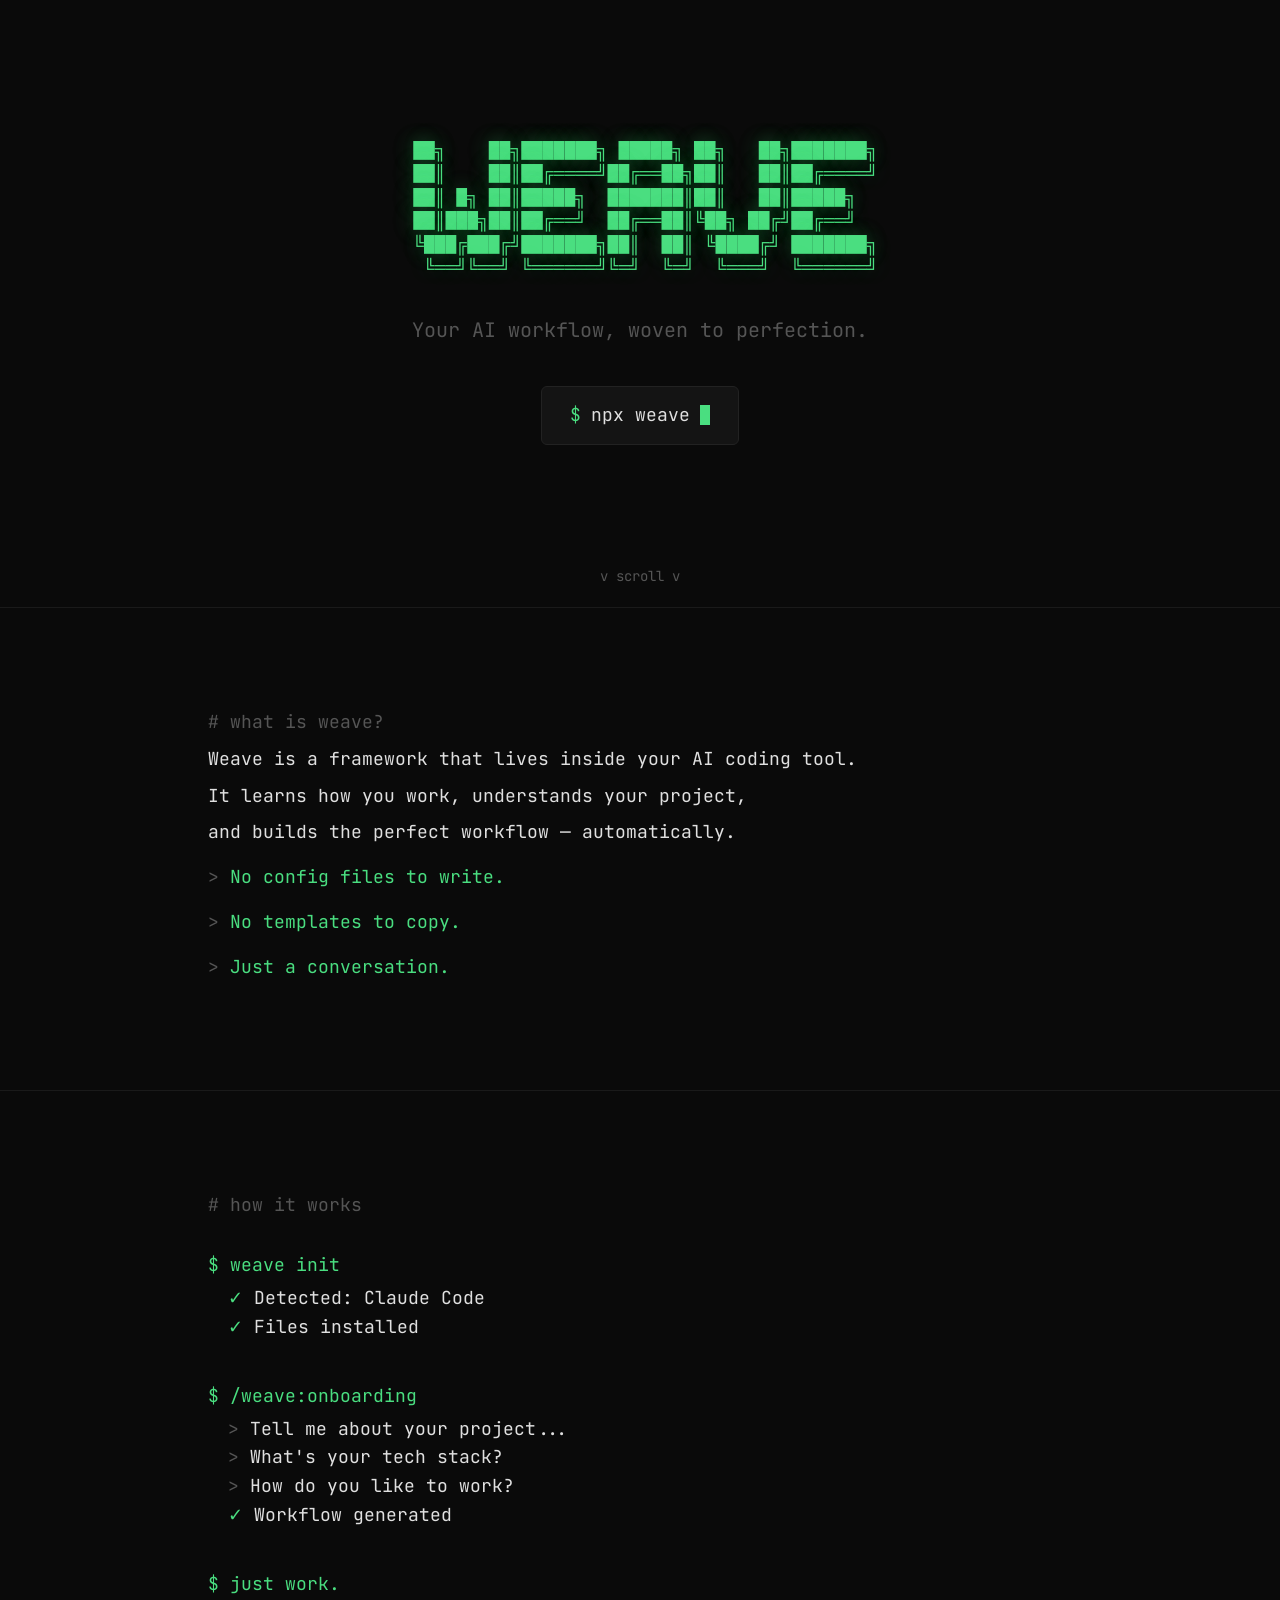
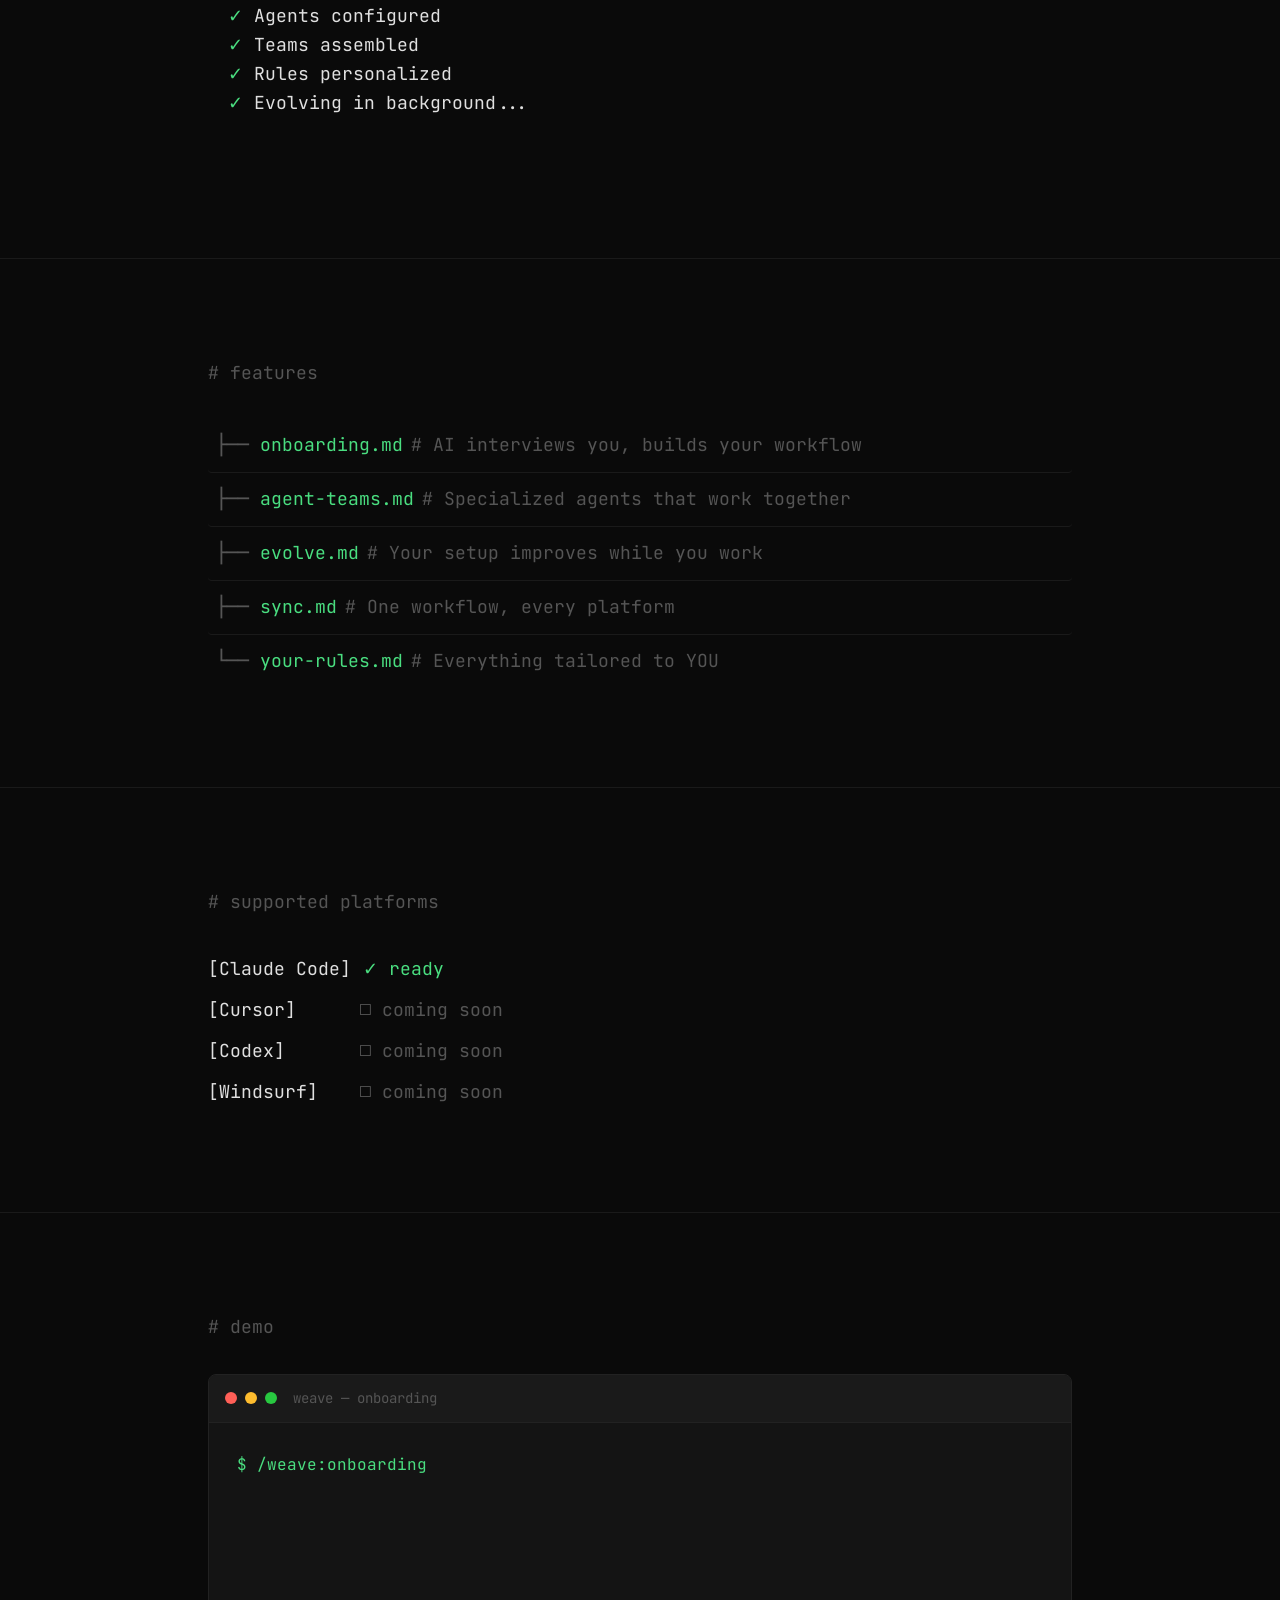
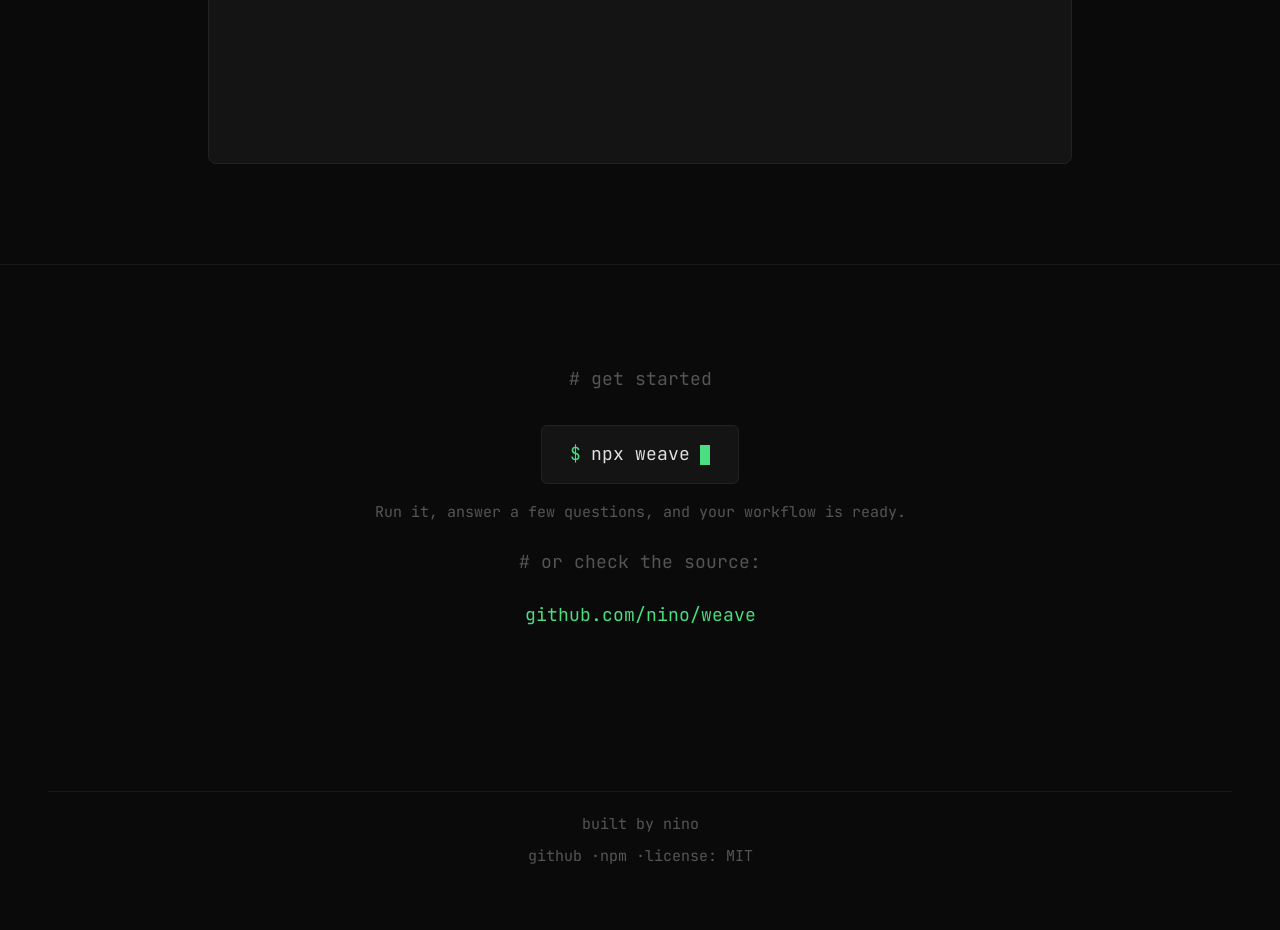
==== src/index.html @ 019dbe56 "feat: initial weave landing page Terminal-styled single page with ASCII banner, typewriter demo, exp" ====
<!DOCTYPE html>
<html lang="en">
<head>
  <meta charset="UTF-8">
  <meta name="viewport" content="width=device-width, initial-scale=1.0">
  <title>Weave — Your AI workflow, woven to perfection.</title>
  <meta name="description" content="Weave is a framework that lives inside your AI coding tool. It learns how you work, understands your project, and builds the perfect workflow — automatically.">

  <!-- OG Meta -->
  <meta property="og:title" content="Weave — AI Workflow Framework">
  <meta property="og:description" content="Your AI workflow, woven to perfection. No config files, no templates — just a conversation.">
  <meta property="og:type" content="website">
  <meta property="og:image" content="assets/og-image.png">
  <meta name="twitter:card" content="summary_large_image">
  <meta name="twitter:title" content="Weave — AI Workflow Framework">
  <meta name="twitter:description" content="Your AI workflow, woven to perfection.">

  <meta name="theme-color" content="#0a0a0a">
  <link rel="icon" href="../public/favicon.ico">
  <link rel="preconnect" href="https://fonts.googleapis.com">
  <link rel="preconnect" href="https://fonts.gstatic.com" crossorigin>
  <link rel="stylesheet" href="styles/reset.css">
  <link rel="stylesheet" href="styles/terminal.css">
</head>
<body>

  <!-- 1. Hero -->
  <section class="section hero">
    <pre class="ascii-banner"> ██╗    ██╗███████╗ █████╗ ██╗   ██╗███████╗
 ██║    ██║██╔════╝██╔══██╗██║   ██║██╔════╝
 ██║ █╗ ██║█████╗  ███████║██║   ██║█████╗
 ██║███╗██║██╔══╝  ██╔══██║╚██╗ ██╔╝██╔══╝
 ╚███╔███╔╝███████╗██║  ██║ ╚████╔╝ ███████╗
  ╚══╝╚══╝ ╚══════╝╚═╝  ╚═╝  ╚═══╝  ╚══════╝</pre>
    <p class="tagline">Your AI workflow, woven to perfection.</p>
    <div class="install-cmd">
      <button class="cmd" data-copy="npx weave">
        <span class="prompt">$</span>
        <span>npx weave</span>
        <span class="cursor"></span>
        <span class="copied-tooltip">copied!</span>
      </button>
    </div>
  </section>

  <div class="scroll-indicator">v scroll v</div>

  <div class="divider">---</div>

  <!-- 2. What is Weave? -->
  <section class="section what-is fade-in">
    <p class="section-title">what is weave?</p>
    <p>Weave is a framework that lives inside your AI coding tool.</p>
    <p>It learns how you work, understands your project,</p>
    <p>and builds the perfect workflow — automatically.</p>
    <p class="quote">No config files to write.</p>
    <p class="quote">No templates to copy.</p>
    <p class="quote">Just a conversation.</p>
  </section>

  <div class="divider">---</div>

  <!-- 3. How it works -->
  <section class="section how-it-works fade-in">
    <p class="section-title">how it works</p>

    <div class="step">
      <p class="step-cmd">weave init</p>
      <div class="step-output">
        <p class="check">Detected: Claude Code</p>
        <p class="check">Files installed</p>
      </div>
    </div>

    <div class="step">
      <p class="step-cmd">/weave:onboarding</p>
      <div class="step-output">
        <p class="arrow">Tell me about your project...</p>
        <p class="arrow">What's your tech stack?</p>
        <p class="arrow">How do you like to work?</p>
        <p class="check">Workflow generated</p>
      </div>
    </div>

    <div class="step">
      <p class="step-cmd">just work.</p>
      <div class="step-output">
        <p class="check">Agents configured</p>
        <p class="check">Teams assembled</p>
        <p class="check">Rules personalized</p>
        <p class="check">Evolving in background...</p>
      </div>
    </div>
  </section>

  <div class="divider">---</div>

  <!-- 4. Features -->
  <section class="section features fade-in">
    <p class="section-title">features</p>

    <div class="tree-item" onclick="this.classList.toggle('open')">
      <span class="tree-prefix">├── </span><span class="tree-file">onboarding.md</span><span class="tree-comment"># AI interviews you, builds your workflow</span>
      <div class="tree-desc">Weave asks you about your project, your stack, and how you like to work. Then it generates a complete workflow tailored to you — agents, rules, and team configs.</div>
    </div>

    <div class="tree-item" onclick="this.classList.toggle('open')">
      <span class="tree-prefix">├── </span><span class="tree-file">agent-teams.md</span><span class="tree-comment"># Specialized agents that work together</span>
      <div class="tree-desc">Groups of agents with specific roles — frontend, backend, testing, docs. They coordinate, review each other's work, and follow your conventions.</div>
    </div>

    <div class="tree-item" onclick="this.classList.toggle('open')">
      <span class="tree-prefix">├── </span><span class="tree-file">evolve.md</span><span class="tree-comment"># Your setup improves while you work</span>
      <div class="tree-desc">Weave watches how you work and quietly refines your workflow. Better prompts, smarter rules, tighter agents — all happening in the background.</div>
    </div>

    <div class="tree-item" onclick="this.classList.toggle('open')">
      <span class="tree-prefix">├── </span><span class="tree-file">sync.md</span><span class="tree-comment"># One workflow, every platform</span>
      <div class="tree-desc">Your workflow works across platforms. Set it up once in Claude Code, use it everywhere — Cursor, Codex, Windsurf. Same rules, same agents.</div>
    </div>

    <div class="tree-item" onclick="this.classList.toggle('open')">
      <span class="tree-prefix">└── </span><span class="tree-file">your-rules.md</span><span class="tree-comment"># Everything tailored to YOU</span>
      <div class="tree-desc">No generic boilerplate. Every rule, every agent instruction is based on your actual project and your actual preferences. It's yours.</div>
    </div>
  </section>

  <div class="divider">---</div>

  <!-- 5. Platforms -->
  <section class="section platforms fade-in">
    <p class="section-title">supported platforms</p>

    <div class="platform">
      <span class="platform-name">[Claude Code]</span>
      <span class="platform-status ready">&#10003; ready</span>
    </div>
    <div class="platform">
      <span class="platform-name">[Cursor]</span>
      <span class="platform-status soon">&#9633; coming soon</span>
    </div>
    <div class="platform">
      <span class="platform-name">[Codex]</span>
      <span class="platform-status soon">&#9633; coming soon</span>
    </div>
    <div class="platform">
      <span class="platform-name">[Windsurf]</span>
      <span class="platform-status soon">&#9633; coming soon</span>
    </div>
  </section>

  <div class="divider">---</div>

  <!-- 6. Demo -->
  <section id="demo" class="section fade-in">
    <p class="section-title">demo</p>
    <div class="demo-window">
      <div class="demo-titlebar">
        <span class="demo-dot red"></span>
        <span class="demo-dot yellow"></span>
        <span class="demo-dot green"></span>
        <span class="demo-title">weave — onboarding</span>
      </div>
      <div class="demo-body" id="demo-terminal"></div>
    </div>
  </section>

  <div class="divider">---</div>

  <!-- 7. Get Started -->
  <section class="section get-started fade-in">
    <p class="section-title">get started</p>
    <button class="cmd" data-copy="npx weave">
      <span class="prompt">$</span>
      <span>npx weave</span>
      <span class="cursor"></span>
      <span class="copied-tooltip">copied!</span>
    </button>
    <p style="margin-top: 16px; color: var(--dimmed); font-size: 15px;">Run it, answer a few questions, and your workflow is ready.</p>
    <p class="comment" style="margin-top: 24px;">or check the source:</p>
    <a href="https://github.com/nino/weave" class="github-link" target="_blank" rel="noopener">github.com/nino/weave</a>
  </section>

  <!-- 8. Footer -->
  <footer class="footer">
    <div class="divider">---</div>
    <p style="margin-top: 20px;">built by nino</p>
    <div class="footer-links">
      <a href="https://github.com/nino/weave" target="_blank" rel="noopener">github</a>
      <a href="https://www.npmjs.com/package/weave" target="_blank" rel="noopener">npm</a>
      <a href="#">license: MIT</a>
    </div>
  </footer>

  <script src="scripts/clipboard.js"></script>
  <script src="scripts/typewriter.js"></script>
  <script src="scripts/demo.js"></script>
</body>
</html>
---- src/styles/terminal.css ----
@import url('https://fonts.googleapis.com/css2?family=JetBrains+Mono:wght@400;700&display=swap');

:root {
  --bg: #0a0a0a;
  --text: #e0e0e0;
  --accent: #4ade80;
  --dimmed: #555555;
  --font: 'JetBrains Mono', 'Fira Code', monospace;
}

body {
  background: var(--bg);
  color: var(--text);
  font-family: var(--font);
  font-size: 18px;
  overflow-x: hidden;
}

/* --- Layout --- */

.section {
  max-width: 960px;
  margin: 0 auto;
  padding: 100px 48px;
}

.divider {
  max-width: 100%;
  margin: 0;
  padding: 0;
  border: none;
  border-top: 1px solid #1a1a1a;
  height: 0;
  overflow: hidden;
  color: transparent;
  user-select: none;
}

/* --- Fade-in animation --- */

.fade-in {
  opacity: 0;
  transform: translateY(16px);
  transition: opacity 0.6s ease, transform 0.6s ease;
}

.fade-in.visible {
  opacity: 1;
  transform: translateY(0);
}

/* --- Cursor blink --- */

.cursor {
  display: inline-block;
  width: 0.6em;
  height: 1.1em;
  background: var(--accent);
  vertical-align: text-bottom;
  animation: blink 1s step-end infinite;
}

@keyframes blink {
  0%, 100% { opacity: 1; }
  50% { opacity: 0; }
}

/* --- Hero --- */

.hero {
  padding-top: 140px;
  padding-bottom: 120px;
  text-align: center;
}

.hero .ascii-banner {
  font-size: clamp(8px, 2.8vw, 18px);
  line-height: 1.3;
  color: var(--accent);
  white-space: pre;
  display: inline-block;
  text-align: left;
  text-shadow: 0 0 20px rgba(74, 222, 128, 0.3), 0 0 40px rgba(74, 222, 128, 0.1);
}

.hero .tagline {
  margin-top: 32px;
  font-size: 20px;
  color: var(--dimmed);
}

.hero .install-cmd {
  margin-top: 40px;
  display: inline-block;
}

/* --- Command blocks (copyable) --- */

.cmd {
  display: inline-flex;
  align-items: center;
  gap: 10px;
  background: #141414;
  border: 1px solid #222;
  border-radius: 6px;
  padding: 14px 28px;
  font-family: var(--font);
  font-size: 18px;
  cursor: pointer;
  transition: border-color 0.2s, background 0.2s;
  position: relative;
}

.cmd:hover {
  border-color: var(--accent);
  background: #1a1a1a;
}

.cmd .prompt {
  color: var(--accent);
  user-select: none;
}

.cmd .copied-tooltip {
  position: absolute;
  top: -38px;
  left: 50%;
  transform: translateX(-50%) translateY(4px);
  background: var(--accent);
  color: var(--bg);
  font-size: 13px;
  font-weight: 700;
  padding: 6px 14px;
  border-radius: 4px;
  opacity: 0;
  pointer-events: none;
  transition: opacity 0.3s, transform 0.3s;
}

.cmd .copied-tooltip.show {
  opacity: 1;
  transform: translateX(-50%) translateY(0);
}

/* --- Comment style --- */

.comment {
  color: var(--dimmed);
}

.comment::before {
  content: '# ';
  color: var(--dimmed);
}

/* --- Section: What is Weave --- */

.what-is p {
  margin-bottom: 8px;
}

.what-is .quote {
  color: var(--accent);
  margin-top: 16px;
}

.what-is .quote::before {
  content: '> ';
  color: var(--dimmed);
}

/* --- Section: How it works --- */

.how-it-works .step {
  margin-bottom: 40px;
}

.how-it-works .step-cmd {
  color: var(--accent);
  margin-bottom: 4px;
}

.how-it-works .step-cmd::before {
  content: '$ ';
}

.how-it-works .step-output {
  padding-left: 20px;
}

.how-it-works .check::before {
  content: '\2713  ';
  color: var(--accent);
}

.how-it-works .arrow::before {
  content: '> ';
  color: var(--dimmed);
}

/* --- Section: Features (file tree) --- */

.features .tree-item {
  padding: 12px 8px;
  cursor: pointer;
  user-select: none;
  border-bottom: 1px solid #1a1a1a;
  border-radius: 4px;
  transition: background 0.2s;
}

.features .tree-item:hover {
  background: #141414;
}

.features .tree-item:last-child {
  border-bottom: none;
}

.features .tree-prefix {
  color: var(--dimmed);
  user-select: none;
}

.features .tree-file {
  color: var(--accent);
}

.features .tree-comment {
  color: var(--dimmed);
  margin-left: 8px;
}

.features .tree-desc {
  max-height: 0;
  overflow: hidden;
  transition: max-height 0.3s ease, padding 0.3s ease;
  padding-left: 28px;
  color: var(--dimmed);
  font-size: 15px;
  line-height: 1.7;
}

.features .tree-item.open .tree-desc {
  max-height: 120px;
  padding-top: 8px;
  padding-bottom: 4px;
}

/* --- Section: Platforms --- */

.platforms .platform {
  padding: 6px 0;
  display: flex;
  gap: 12px;
}

.platforms .platform-name {
  min-width: 140px;
}

.platforms .platform-status.ready {
  color: var(--accent);
}

.platforms .platform-status.soon {
  color: var(--dimmed);
}

/* --- Section: Demo --- */

.demo-window {
  background: #141414;
  border: 1px solid #222;
  border-radius: 8px;
  overflow: hidden;
}

.demo-titlebar {
  display: flex;
  align-items: center;
  gap: 8px;
  padding: 12px 16px;
  background: #1a1a1a;
  border-bottom: 1px solid #222;
}

.demo-dot {
  width: 12px;
  height: 12px;
  border-radius: 50%;
}

.demo-dot.red { background: #ff5f57; }
.demo-dot.yellow { background: #febc2e; }
.demo-dot.green { background: #28c840; }

.demo-title {
  margin-left: 8px;
  font-size: 14px;
  color: var(--dimmed);
}

.demo-body {
  padding: 28px;
  min-height: 340px;
  font-size: 16px;
  line-height: 1.8;
  white-space: pre-wrap;
}

.demo-body .demo-prompt {
  color: var(--accent);
}

.demo-body .demo-input {
  color: var(--text);
}

.demo-body .demo-output {
  color: var(--dimmed);
}

.demo-body .demo-check {
  color: var(--accent);
}

/* --- Section: Get Started --- */

.get-started {
  text-align: center;
}

.get-started .comment {
  margin-top: 20px;
}

.get-started .github-link {
  display: inline-block;
  margin-top: 24px;
  color: var(--accent);
  border-bottom: 1px solid transparent;
  transition: border-color 0.2s;
}

.get-started .github-link:hover {
  border-bottom-color: var(--accent);
}

/* --- Footer --- */

.footer {
  text-align: center;
  padding: 60px 48px;
  color: var(--dimmed);
  font-size: 15px;
}

.footer a {
  color: var(--dimmed);
  transition: color 0.2s;
}

.footer a:hover {
  color: var(--accent);
}

.footer .footer-links {
  margin-top: 8px;
}

.footer .footer-links a + a::before {
  content: ' \00B7 ';
  color: var(--dimmed);
}

/* --- Section titles --- */

.section-title {
  color: var(--dimmed);
  margin-bottom: 32px;
  font-size: 18px;
  font-weight: 400;
}

.section-title::before {
  content: '# ';
}

/* --- Scroll indicator --- */

.scroll-indicator {
  text-align: center;
  padding-bottom: 20px;
  animation: scrollBounce 2s ease-in-out infinite;
  color: var(--dimmed);
  font-size: 14px;
  user-select: none;
}

@keyframes scrollBounce {
  0%, 100% { transform: translateY(0); opacity: 0.4; }
  50% { transform: translateY(8px); opacity: 0.8; }
}

/* --- Responsive --- */

@media (max-width: 600px) {
  .section {
    padding: 48px 16px;
  }

  .hero {
    padding-top: 64px;
  }

  .hero .ascii-banner {
    font-size: clamp(5px, 4vw, 10px);
  }

  .cmd {
    font-size: 13px;
    padding: 10px 14px;
  }

  .demo-body {
    font-size: 12px;
    padding: 14px;
    min-height: 220px;
  }

  .platforms .platform {
    flex-direction: column;
    gap: 2px;
  }

  .platforms .platform-name {
    min-width: unset;
  }
}
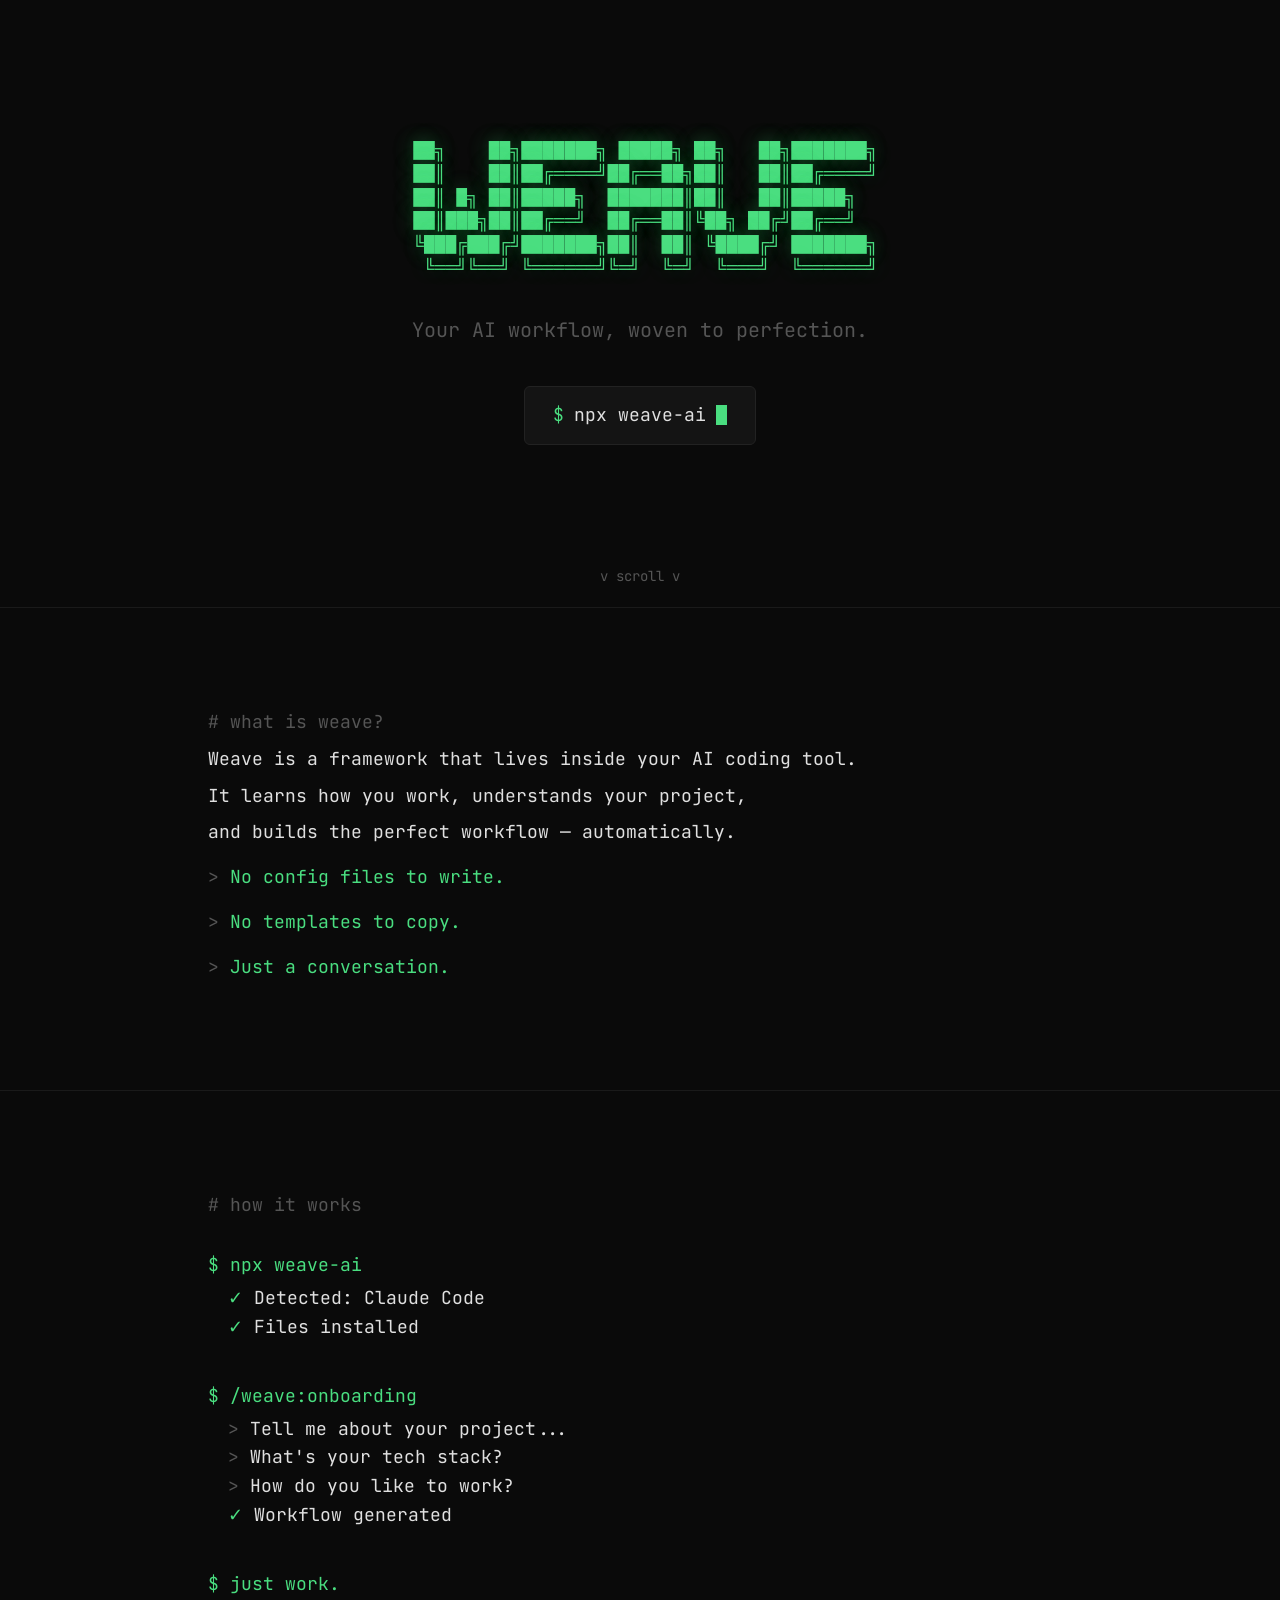
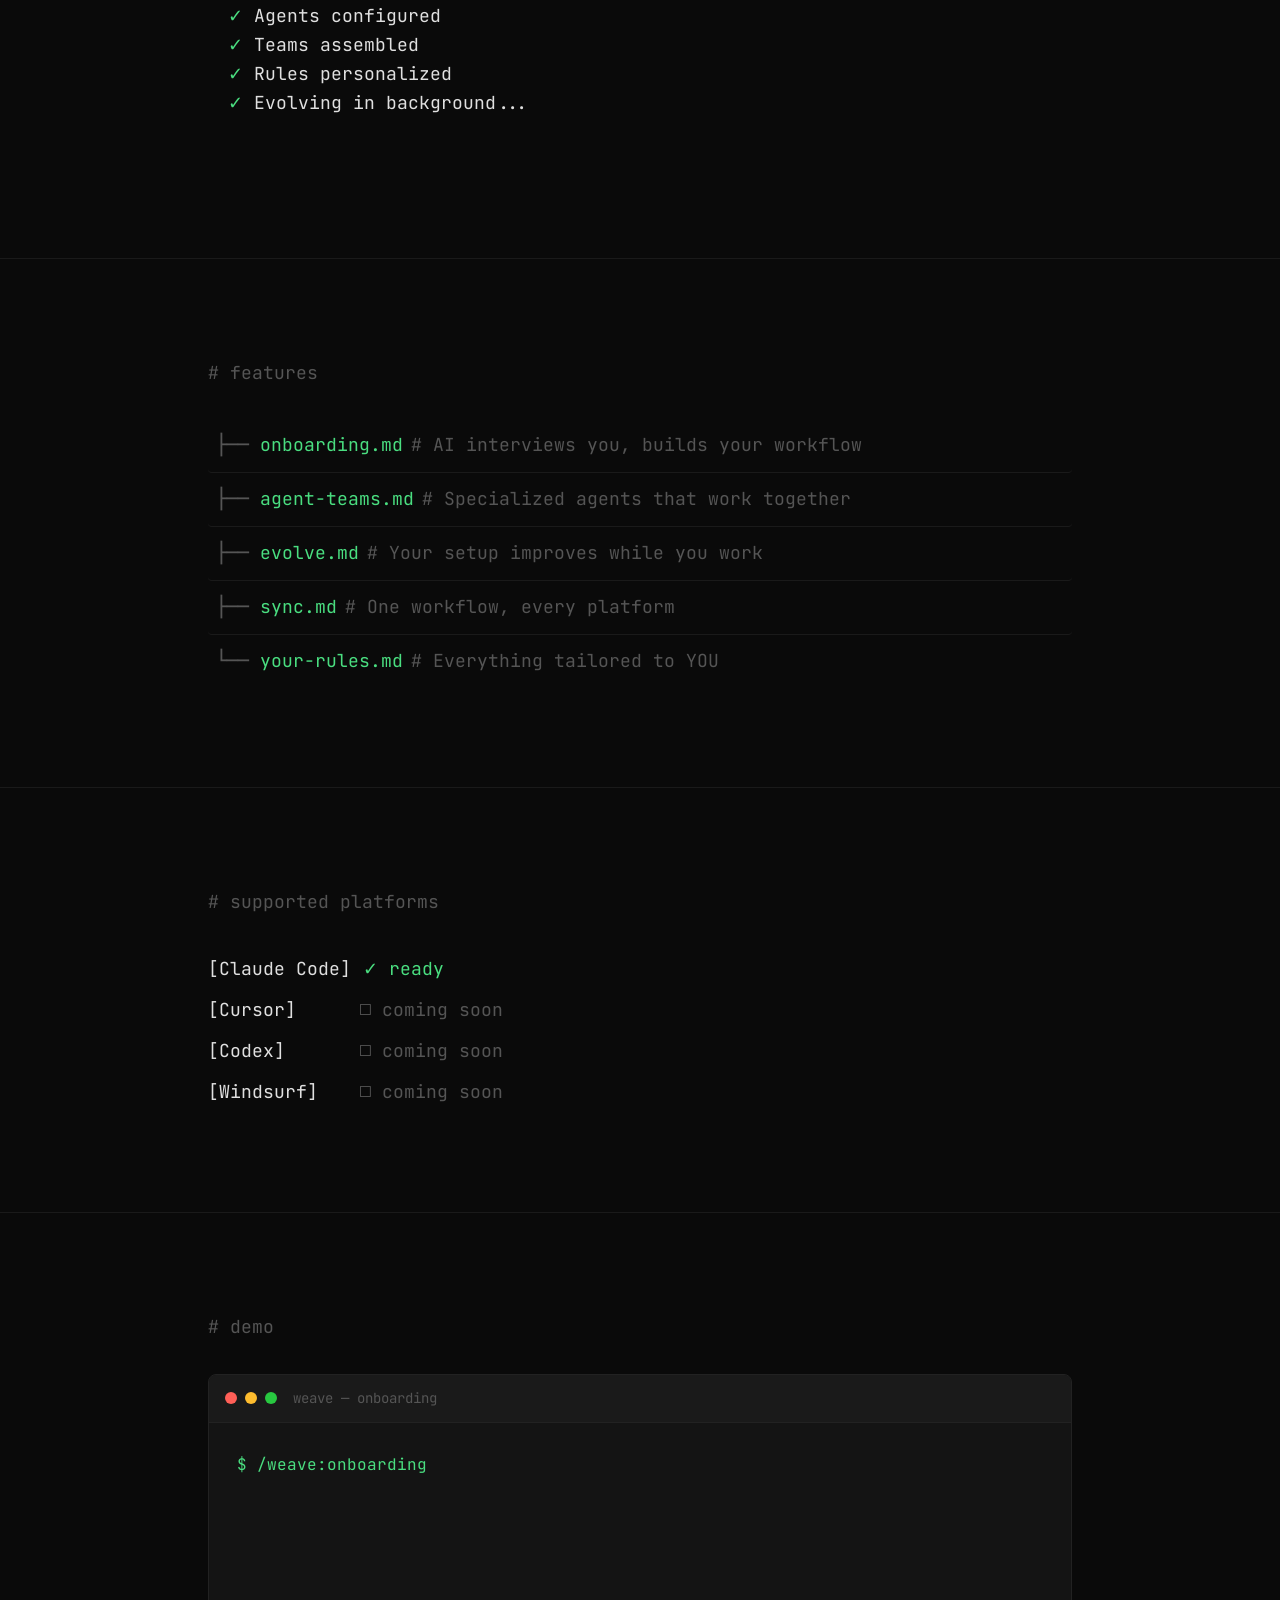
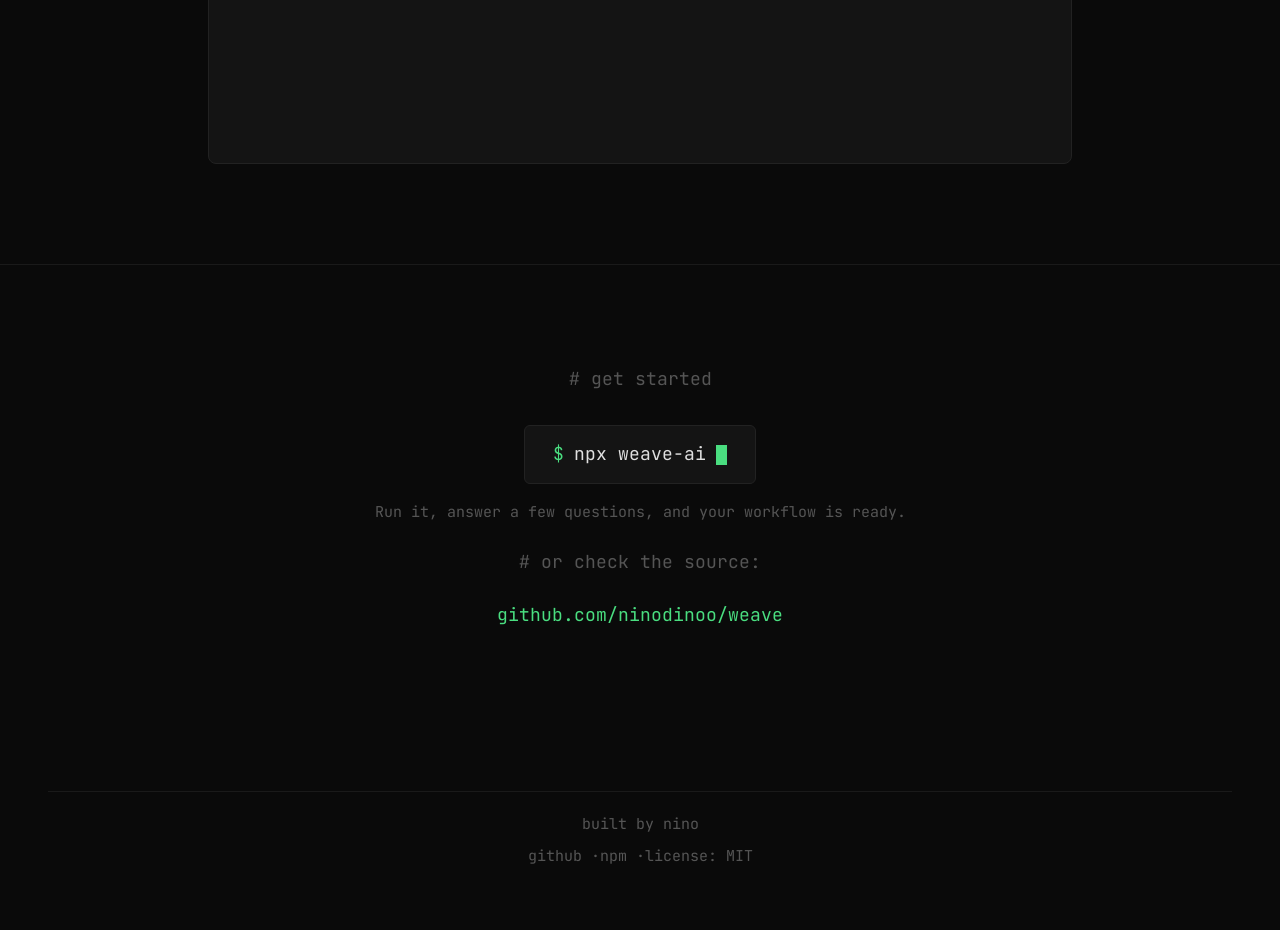
==== commit 7fd744a7: "fix: correct npm package name, GitHub links, and demo text - npx weave → npx weave-ai (actual npm pa" ====
--- a/src/index.html
+++ b/src/index.html
@@ -34,9 +34,9 @@
   ╚══╝╚══╝ ╚══════╝╚═╝  ╚═╝  ╚═══╝  ╚══════╝</pre>
     <p class="tagline">Your AI workflow, woven to perfection.</p>
     <div class="install-cmd">
-      <button class="cmd" data-copy="npx weave">
+      <button class="cmd" data-copy="npx weave-ai">
         <span class="prompt">$</span>
-        <span>npx weave</span>
+        <span>npx weave-ai</span>
         <span class="cursor"></span>
         <span class="copied-tooltip">copied!</span>
       </button>
@@ -65,7 +65,7 @@
     <p class="section-title">how it works</p>
 
     <div class="step">
-      <p class="step-cmd">weave init</p>
+      <p class="step-cmd">npx weave-ai</p>
       <div class="step-output">
         <p class="check">Detected: Claude Code</p>
         <p class="check">Files installed</p>
@@ -170,15 +170,15 @@
   <!-- 7. Get Started -->
   <section class="section get-started fade-in">
     <p class="section-title">get started</p>
-    <button class="cmd" data-copy="npx weave">
+    <button class="cmd" data-copy="npx weave-ai">
       <span class="prompt">$</span>
-      <span>npx weave</span>
+      <span>npx weave-ai</span>
       <span class="cursor"></span>
       <span class="copied-tooltip">copied!</span>
     </button>
     <p style="margin-top: 16px; color: var(--dimmed); font-size: 15px;">Run it, answer a few questions, and your workflow is ready.</p>
     <p class="comment" style="margin-top: 24px;">or check the source:</p>
-    <a href="https://github.com/nino/weave" class="github-link" target="_blank" rel="noopener">github.com/nino/weave</a>
+    <a href="https://github.com/ninodinoo/weave" class="github-link" target="_blank" rel="noopener">github.com/ninodinoo/weave</a>
   </section>
 
   <!-- 8. Footer -->
@@ -186,8 +186,8 @@
     <div class="divider">---</div>
     <p style="margin-top: 20px;">built by nino</p>
     <div class="footer-links">
-      <a href="https://github.com/nino/weave" target="_blank" rel="noopener">github</a>
-      <a href="https://www.npmjs.com/package/weave" target="_blank" rel="noopener">npm</a>
+      <a href="https://github.com/ninodinoo/weave" target="_blank" rel="noopener">github</a>
+      <a href="https://www.npmjs.com/package/weave-ai" target="_blank" rel="noopener">npm</a>
       <a href="#">license: MIT</a>
     </div>
   </footer>
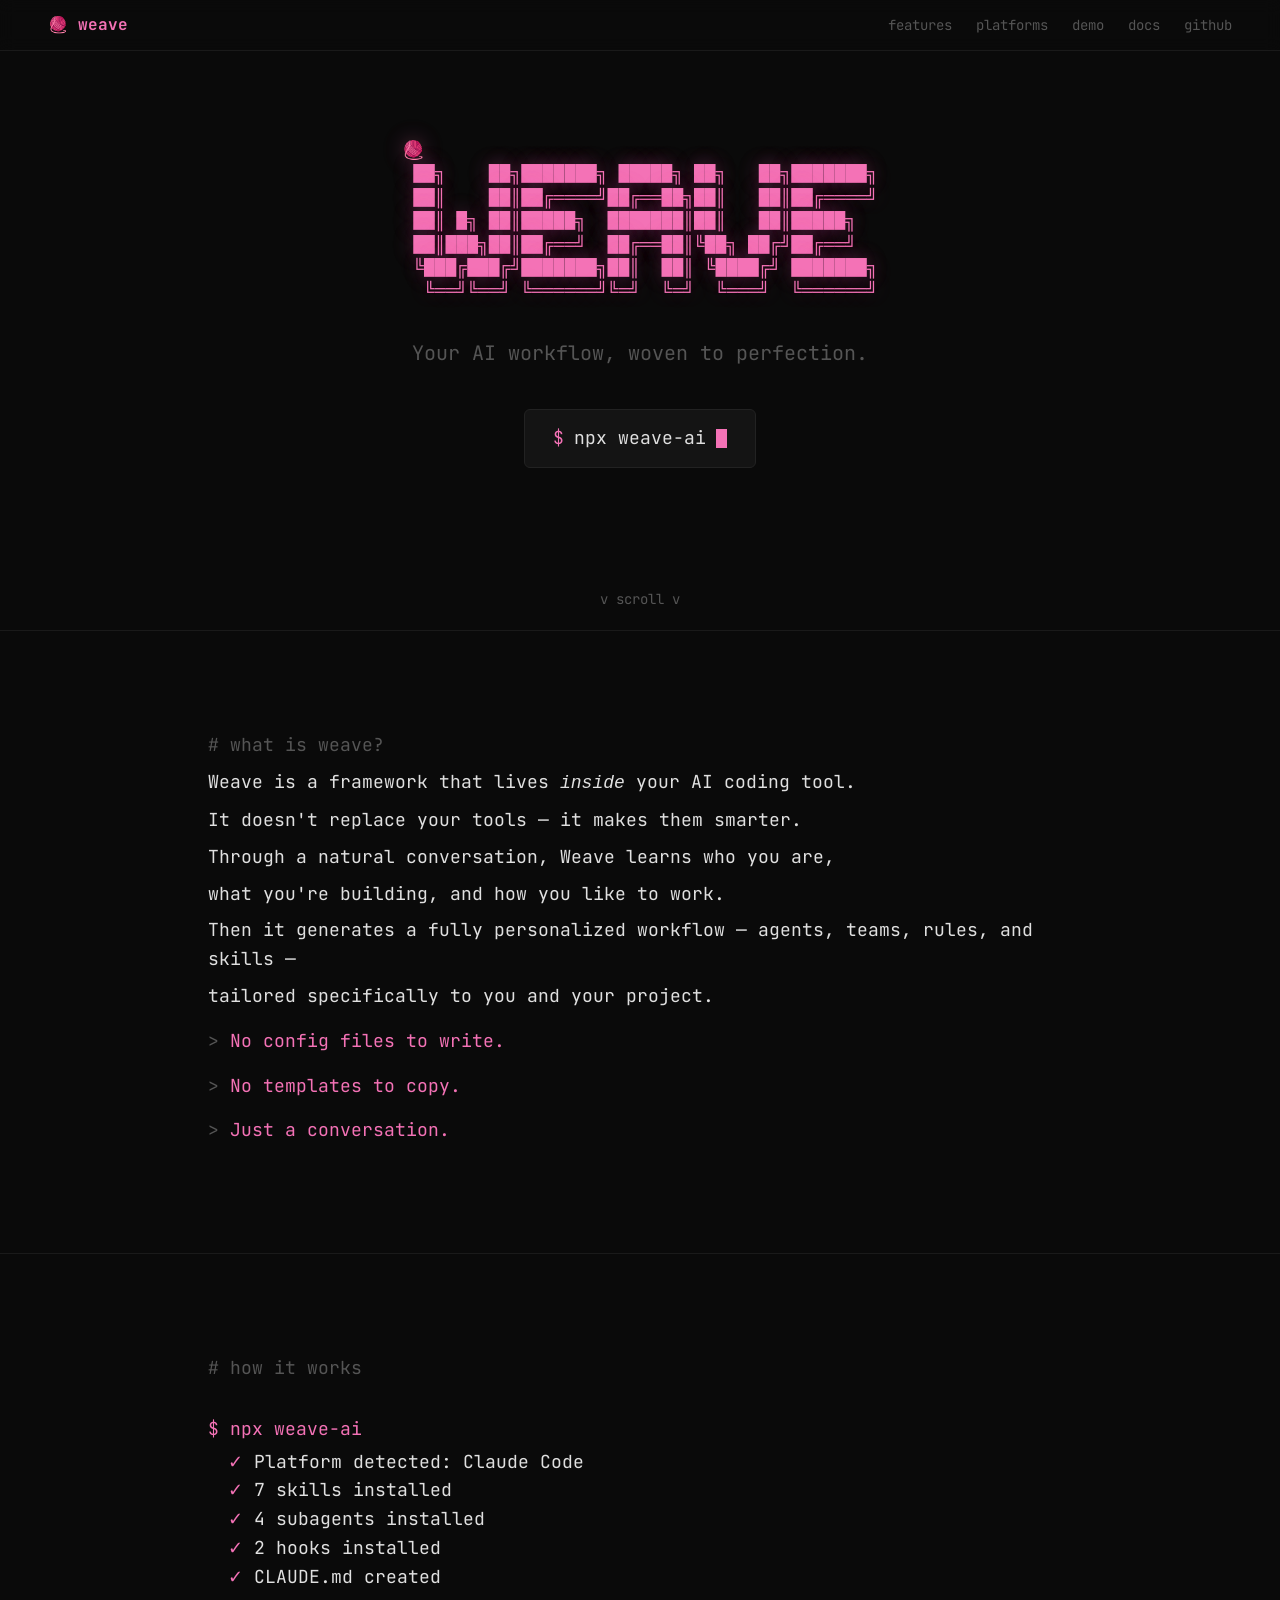
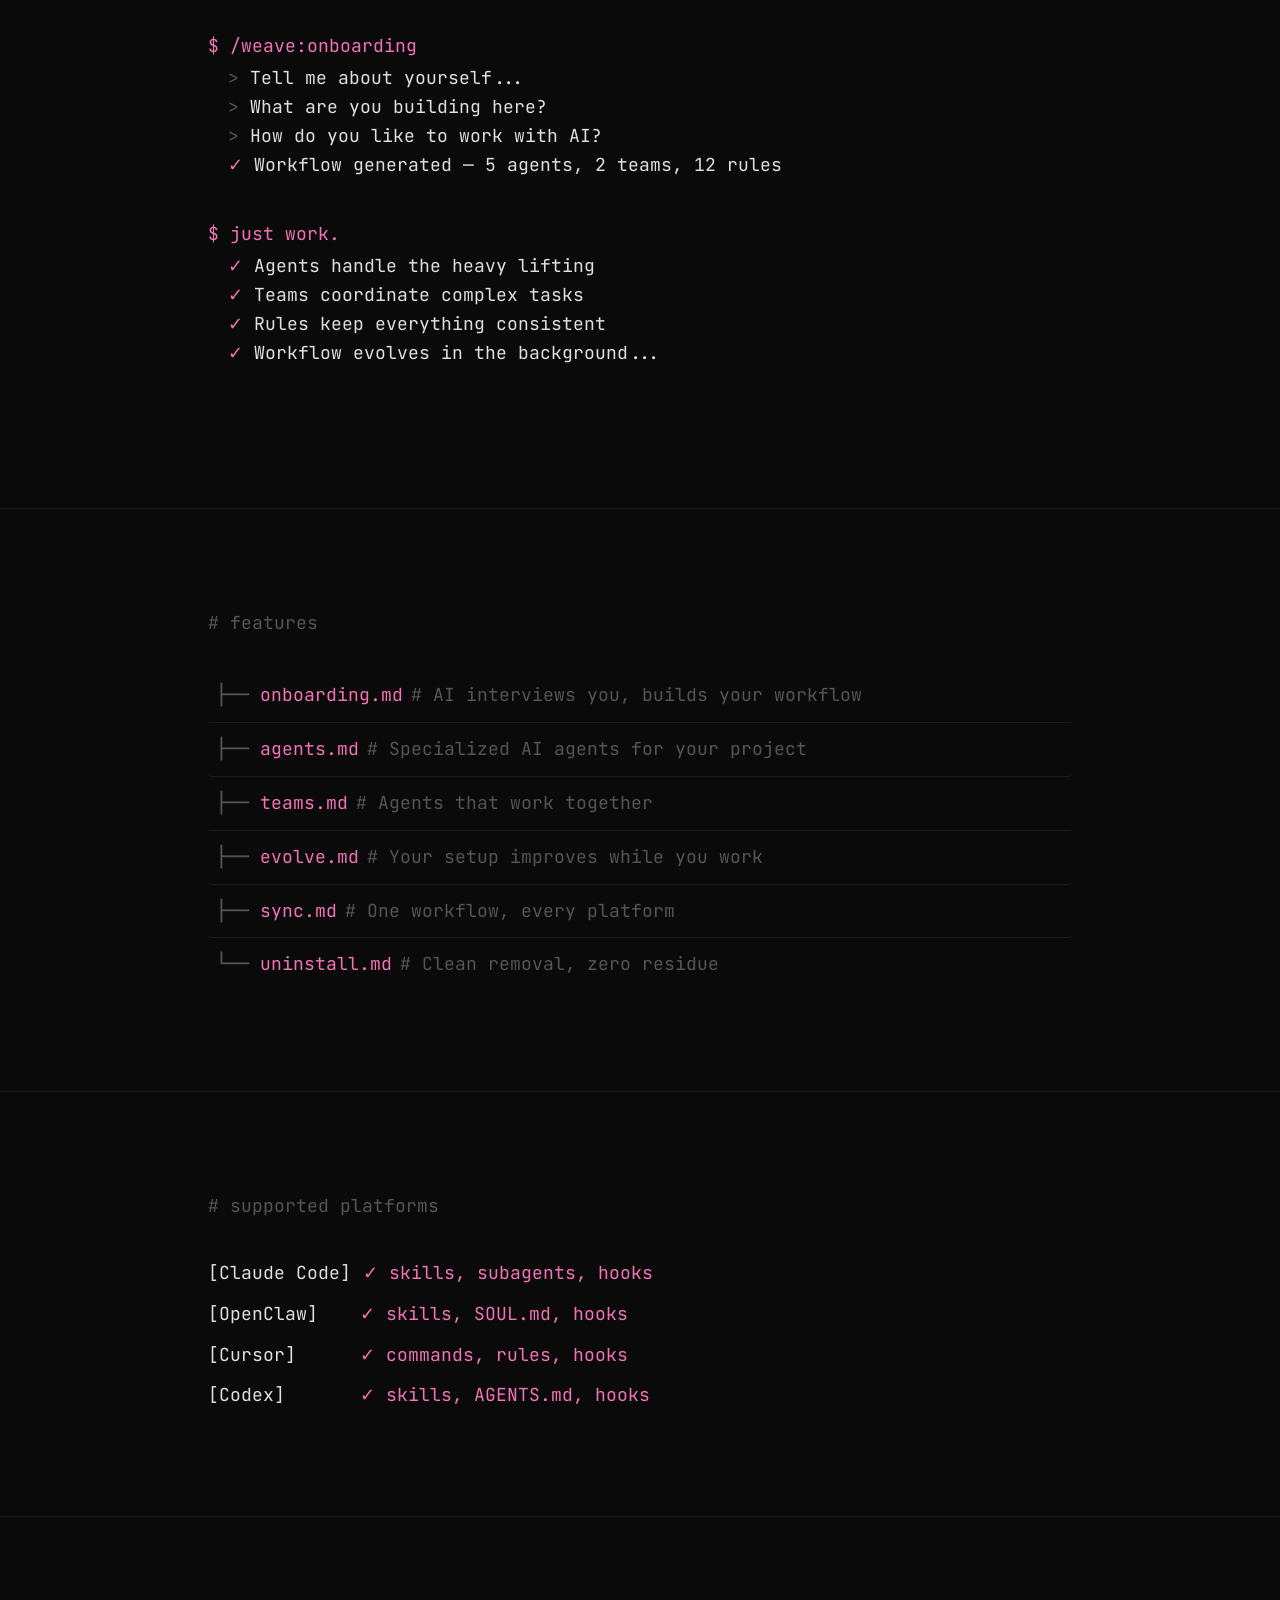
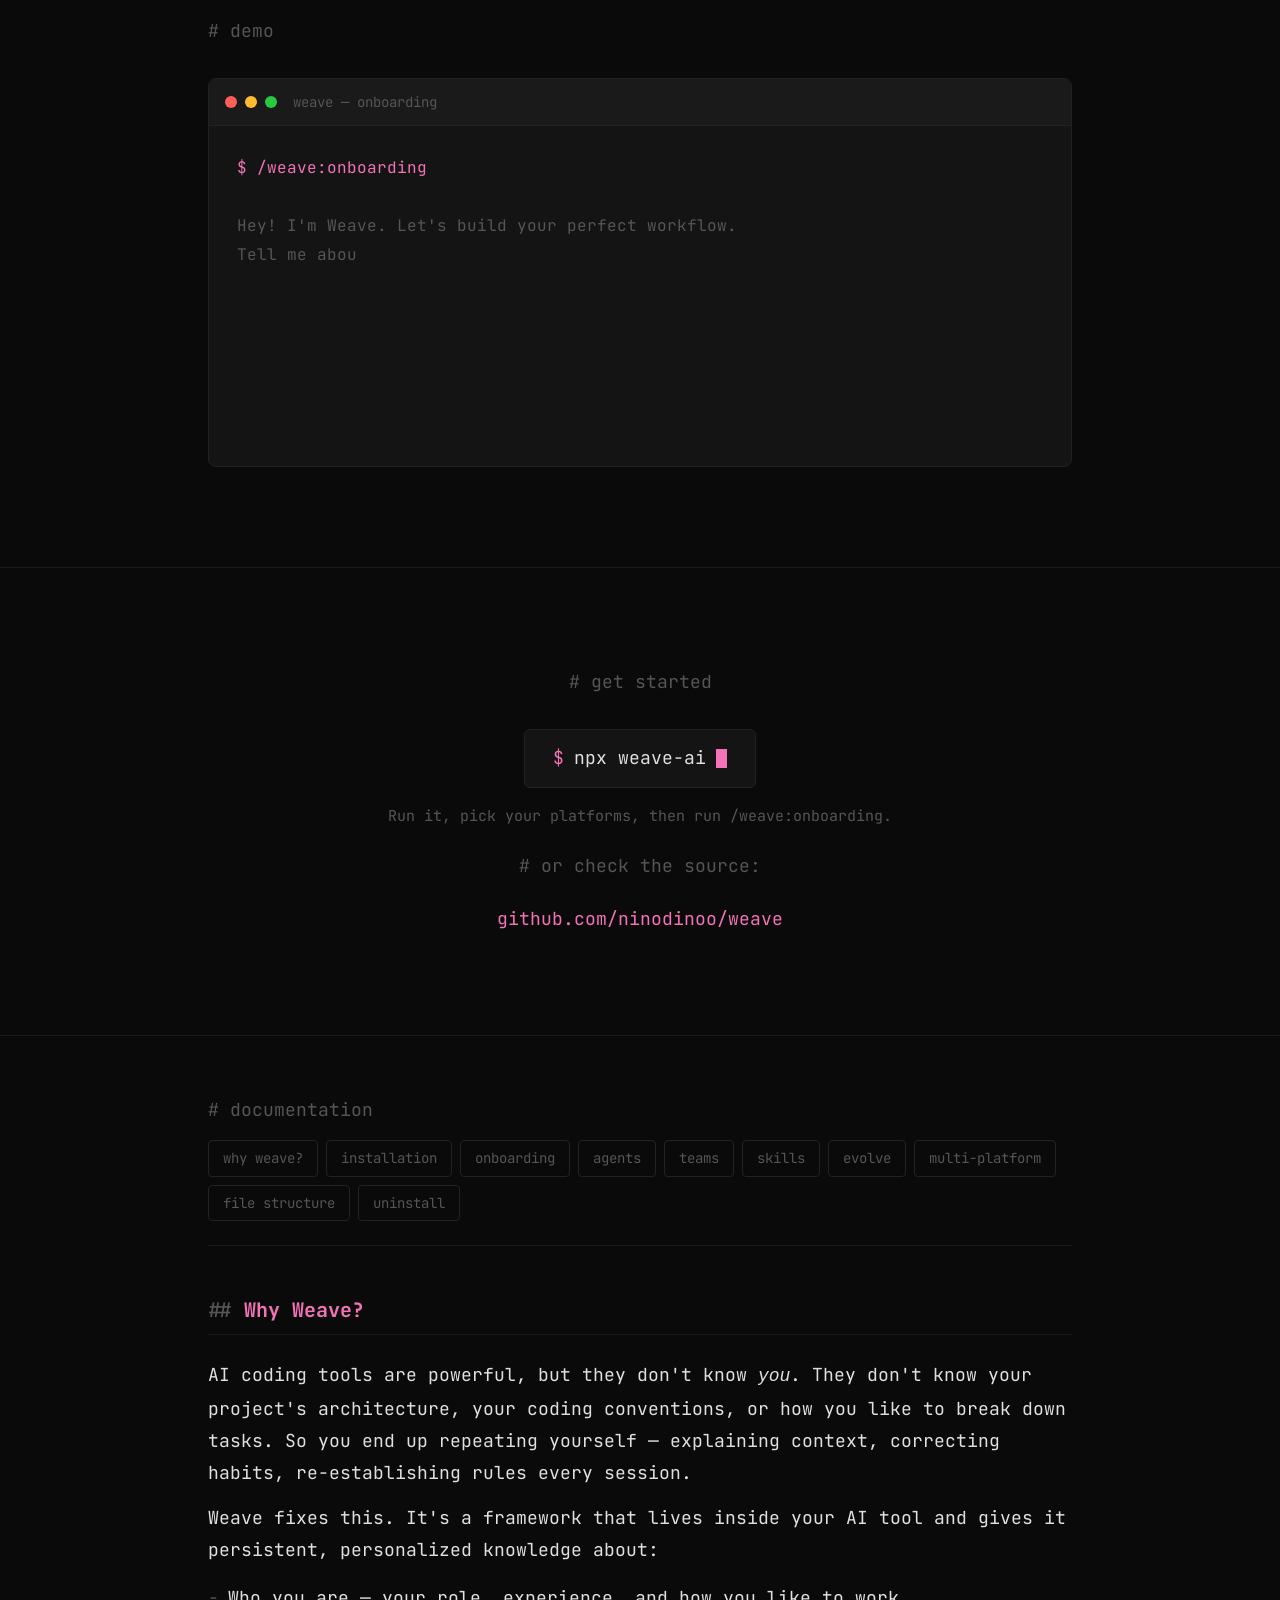
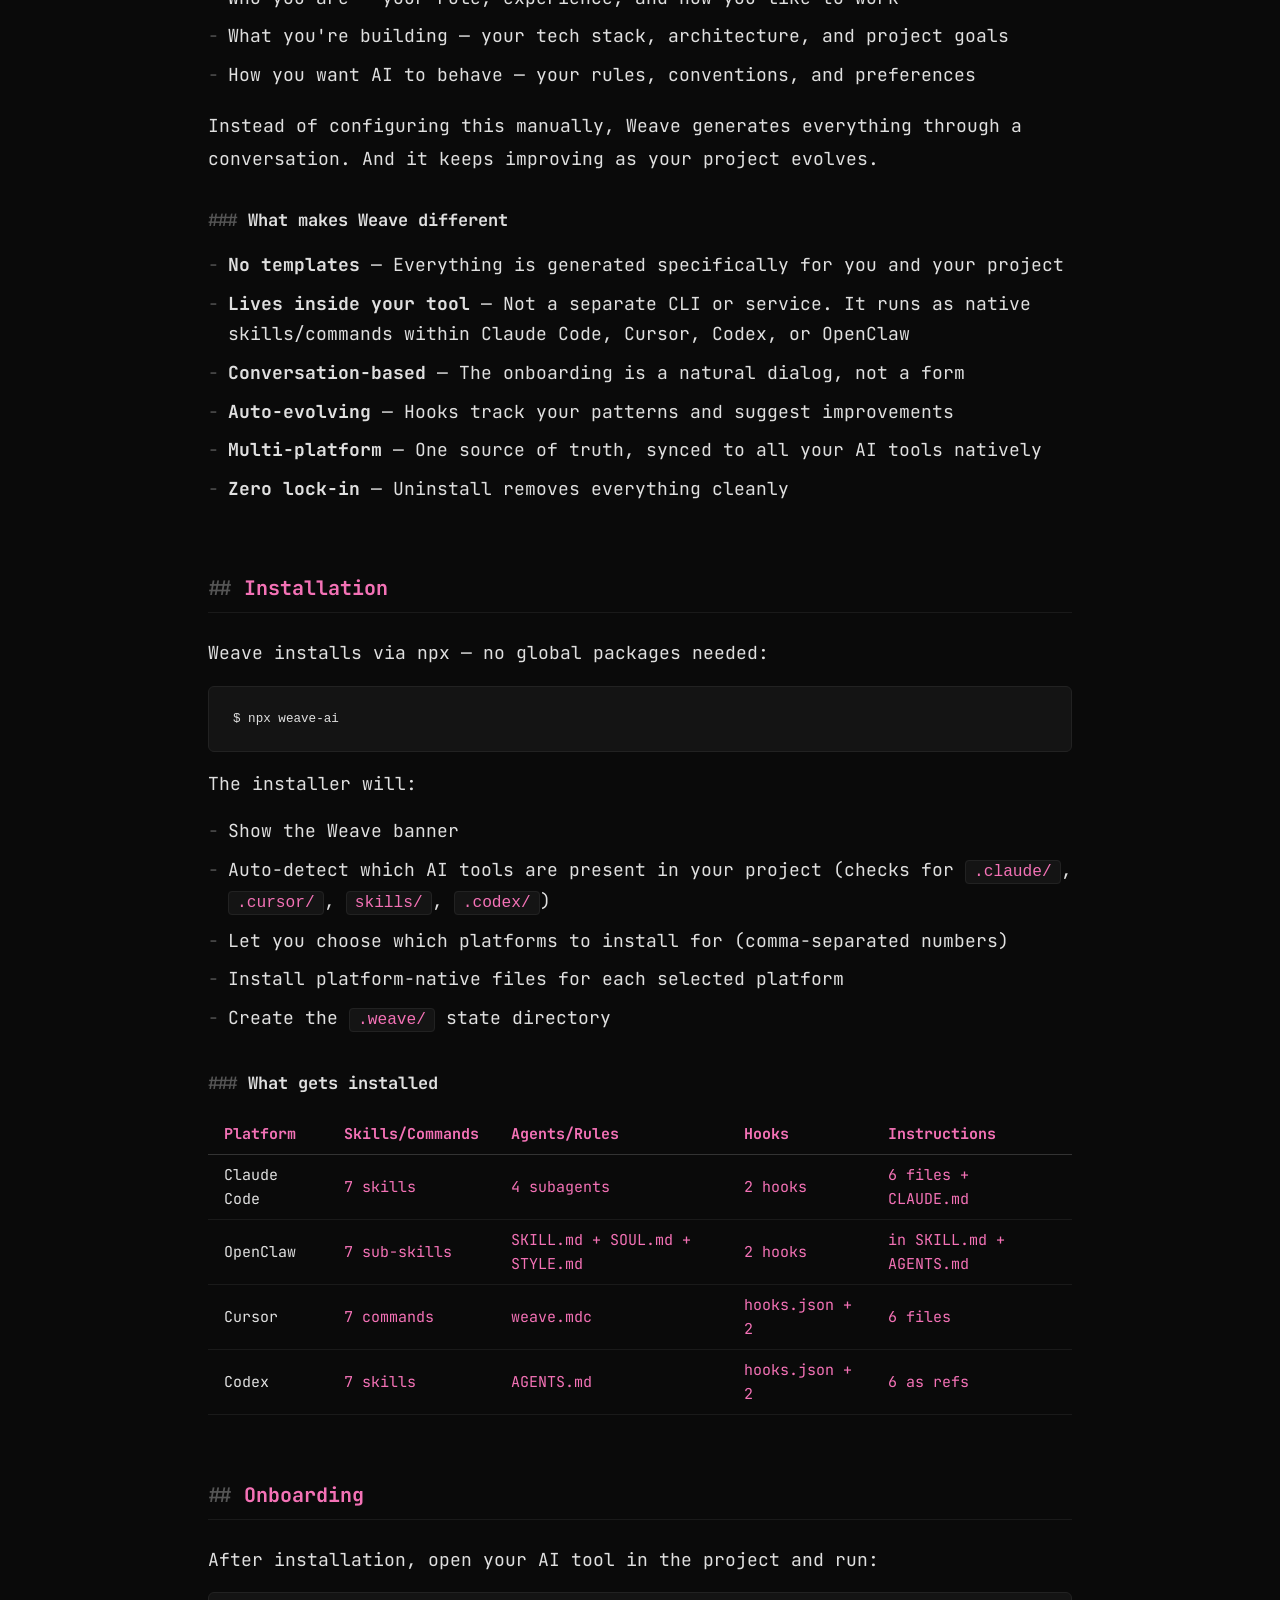
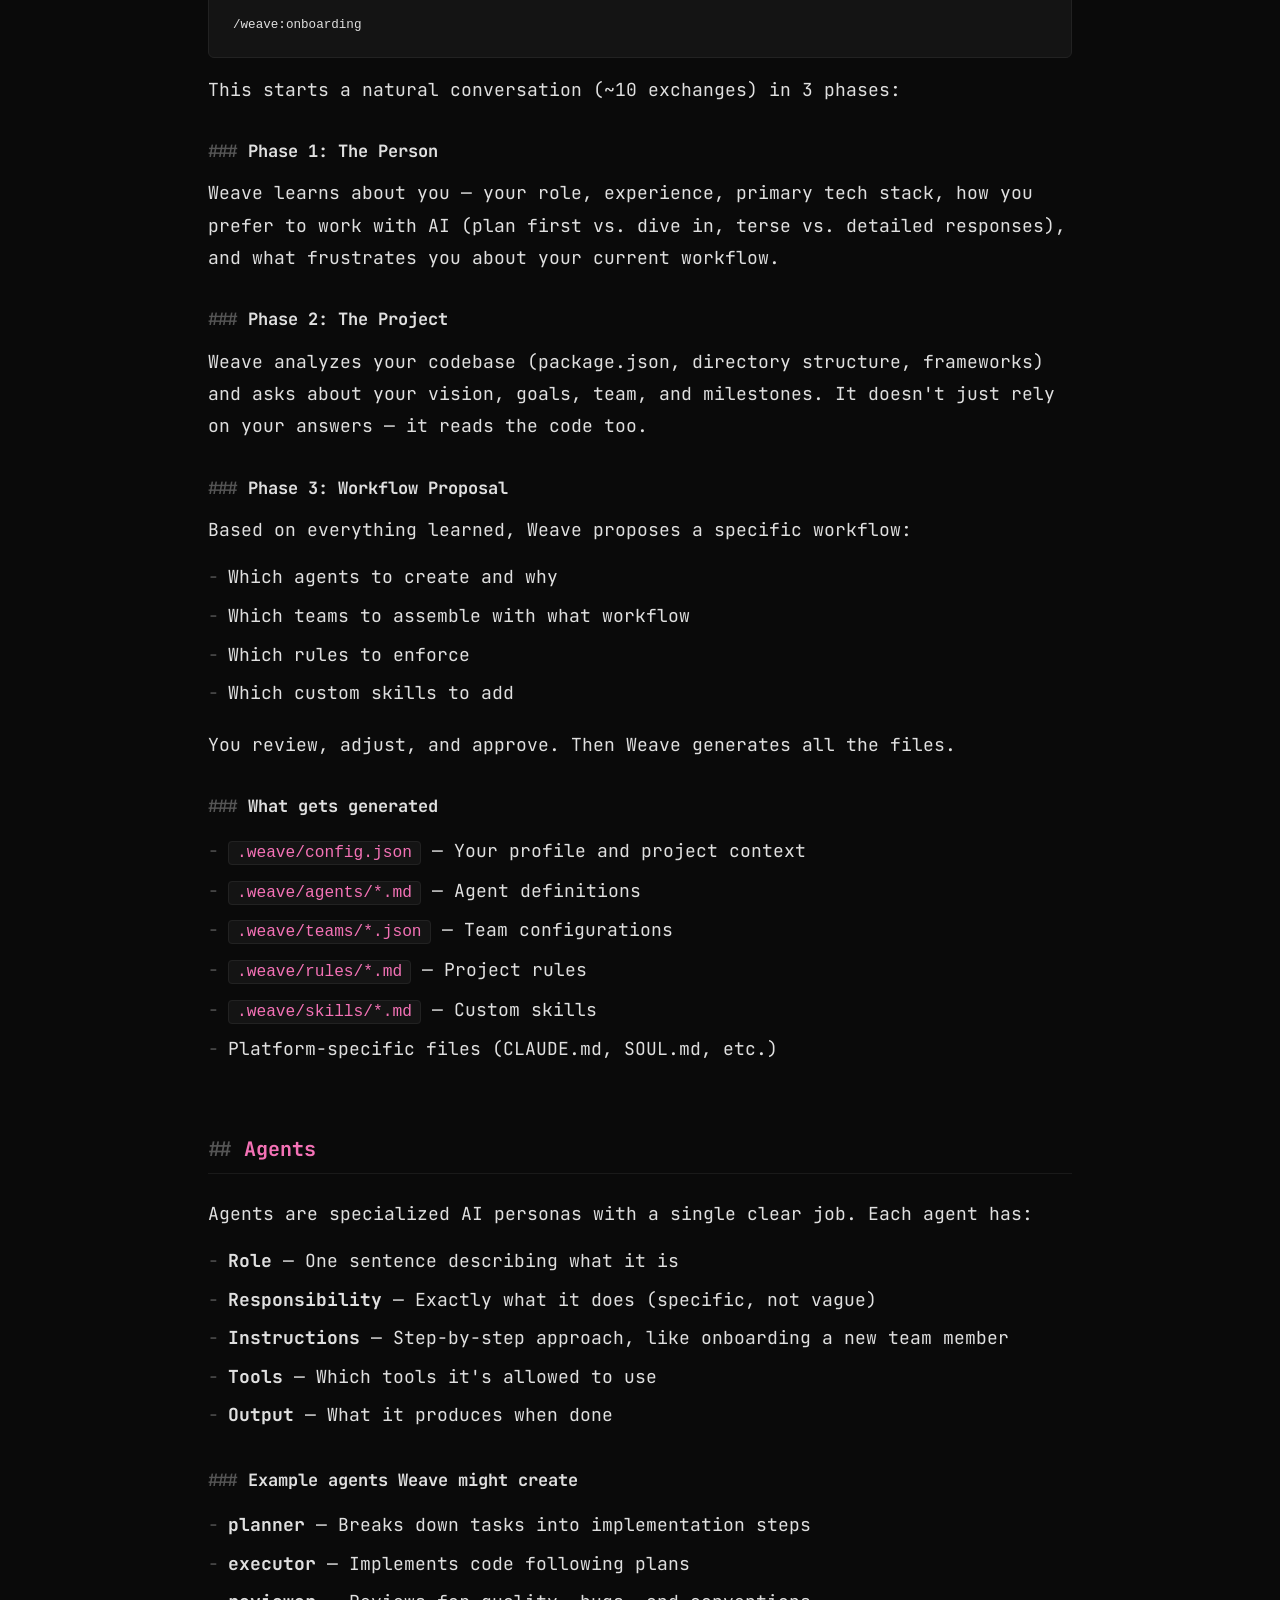
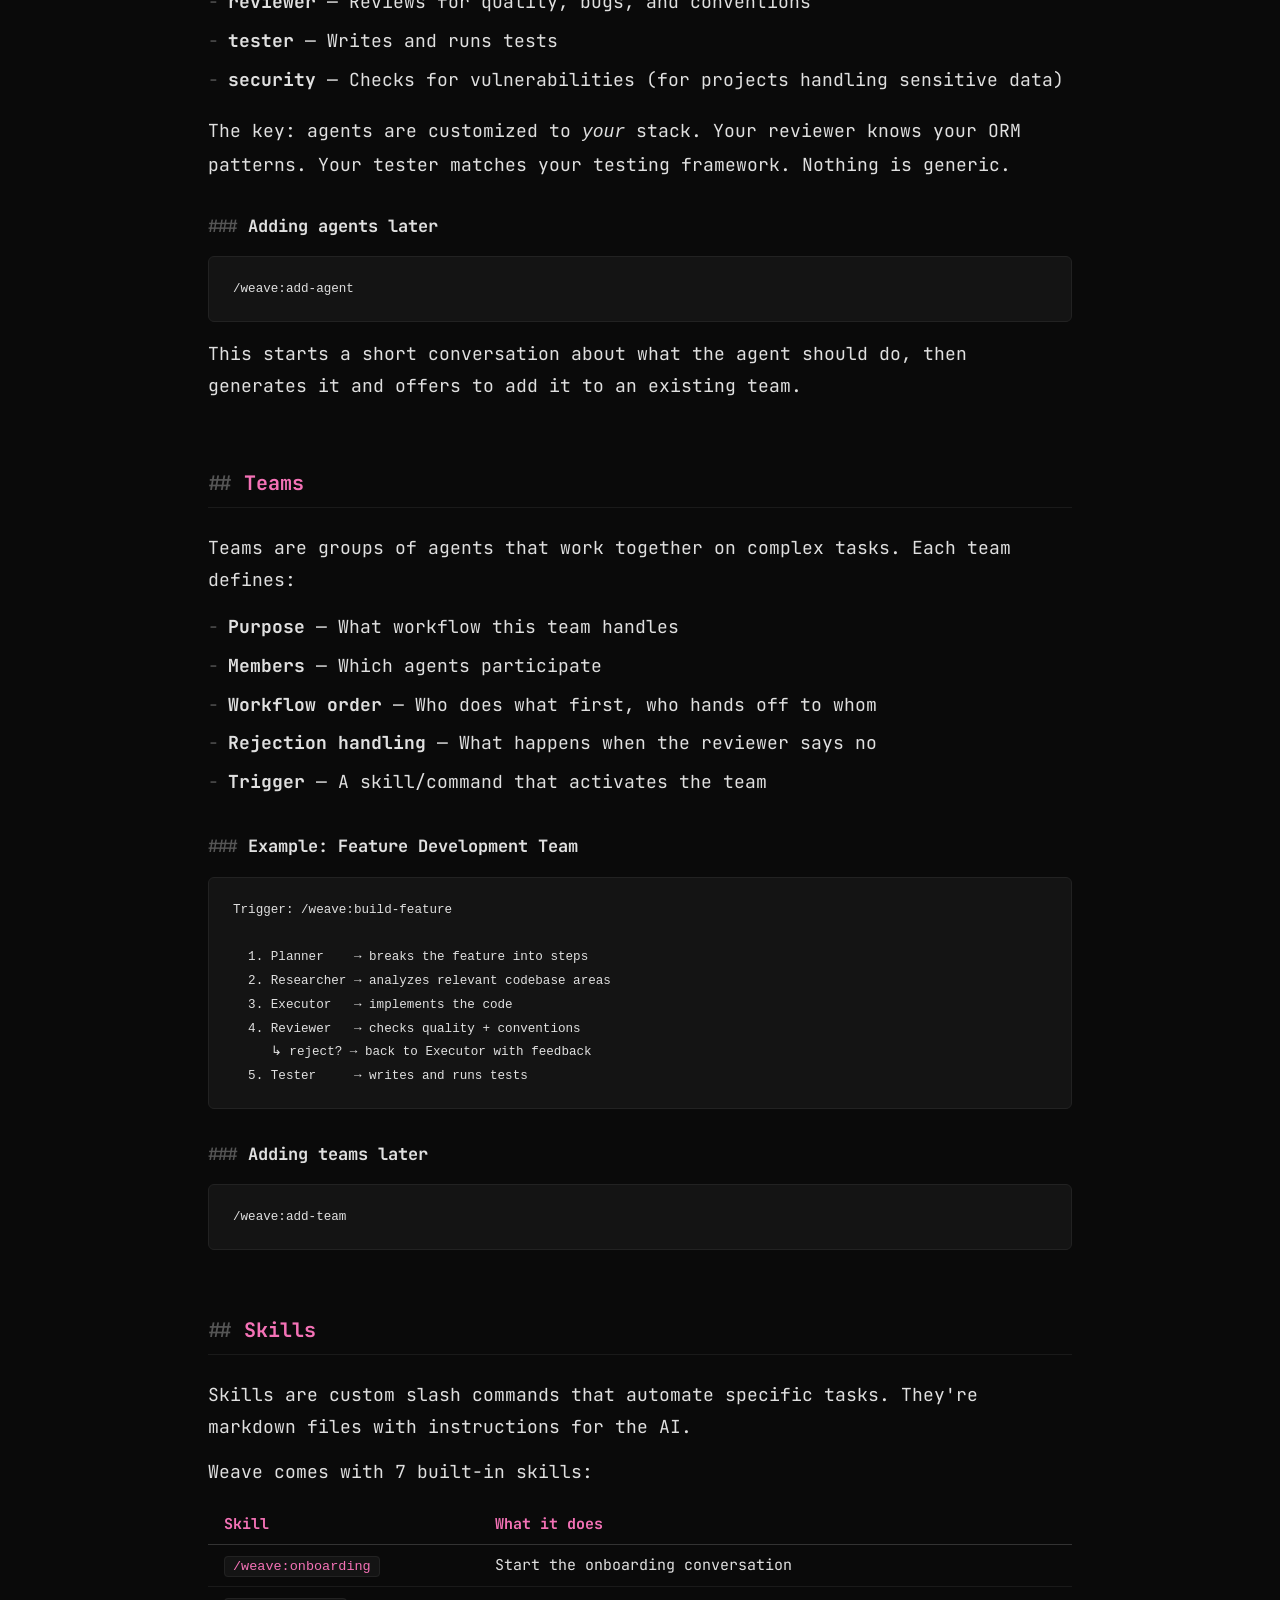
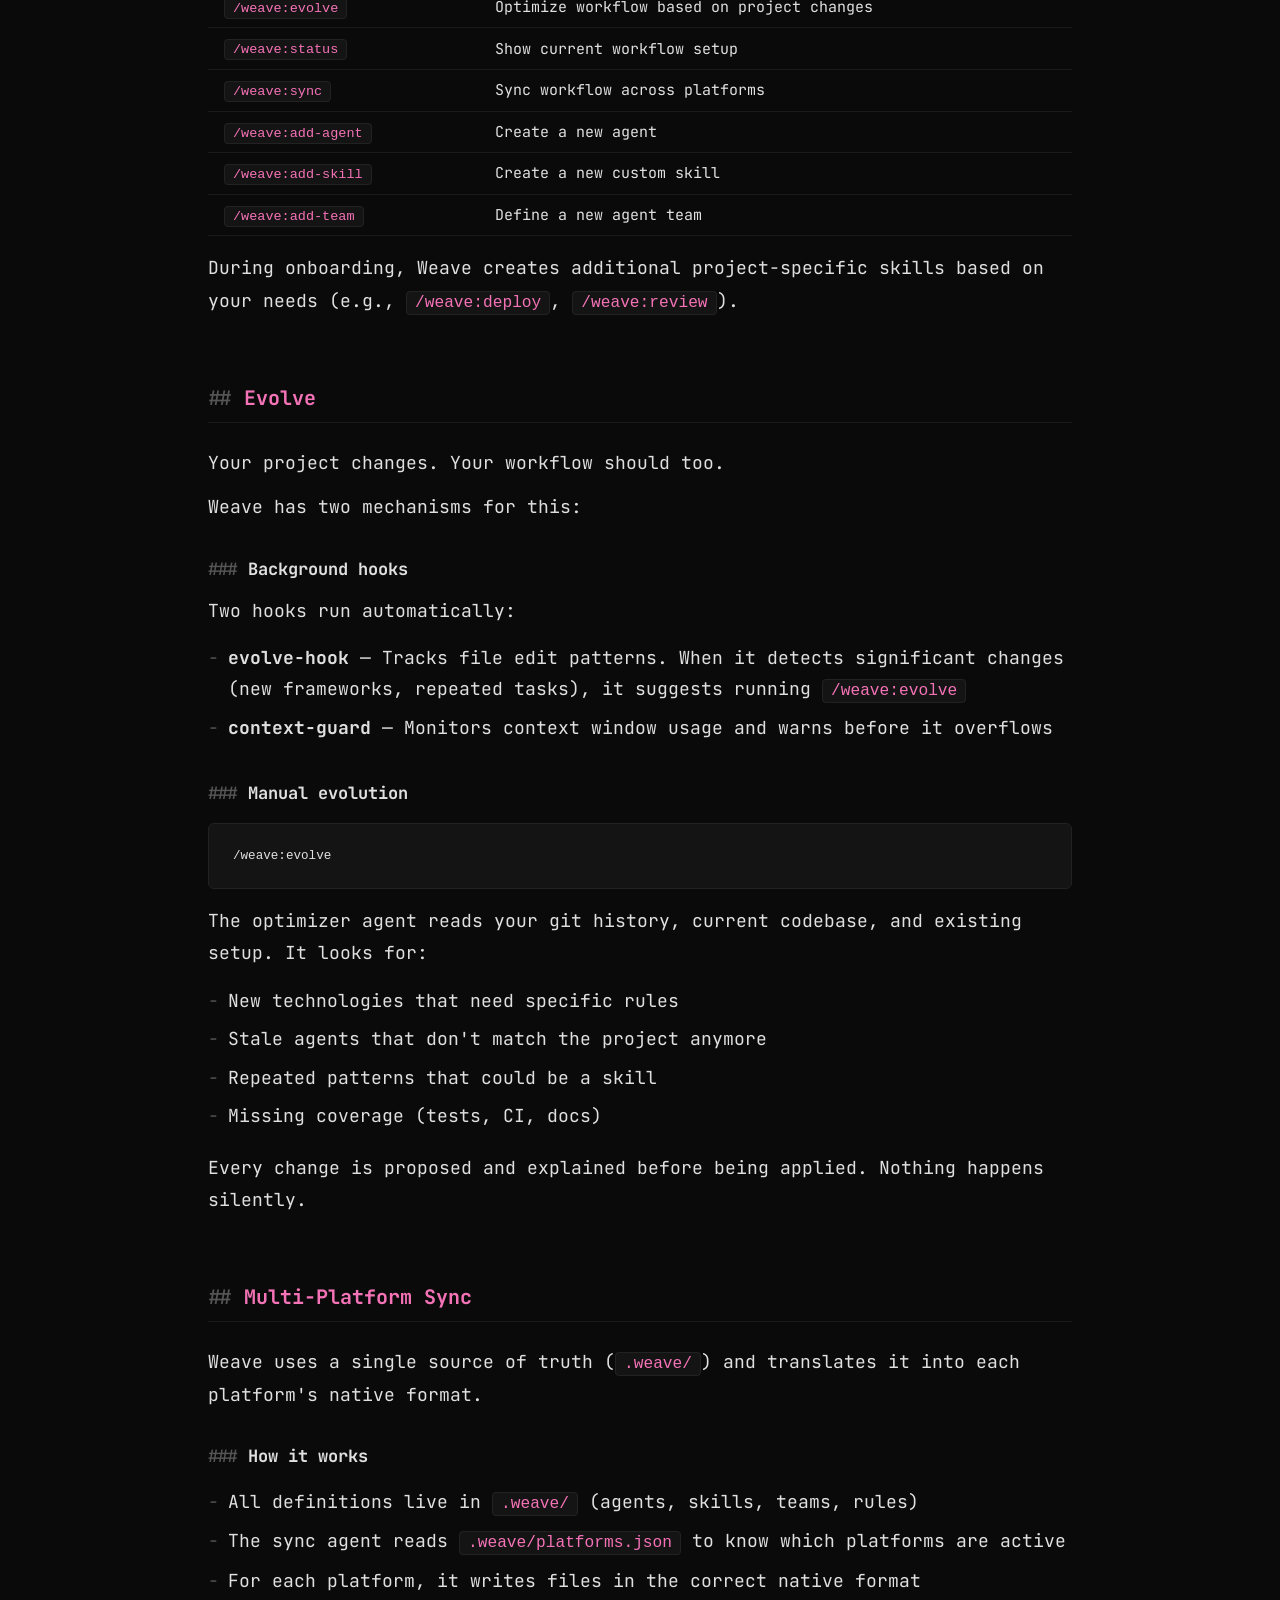
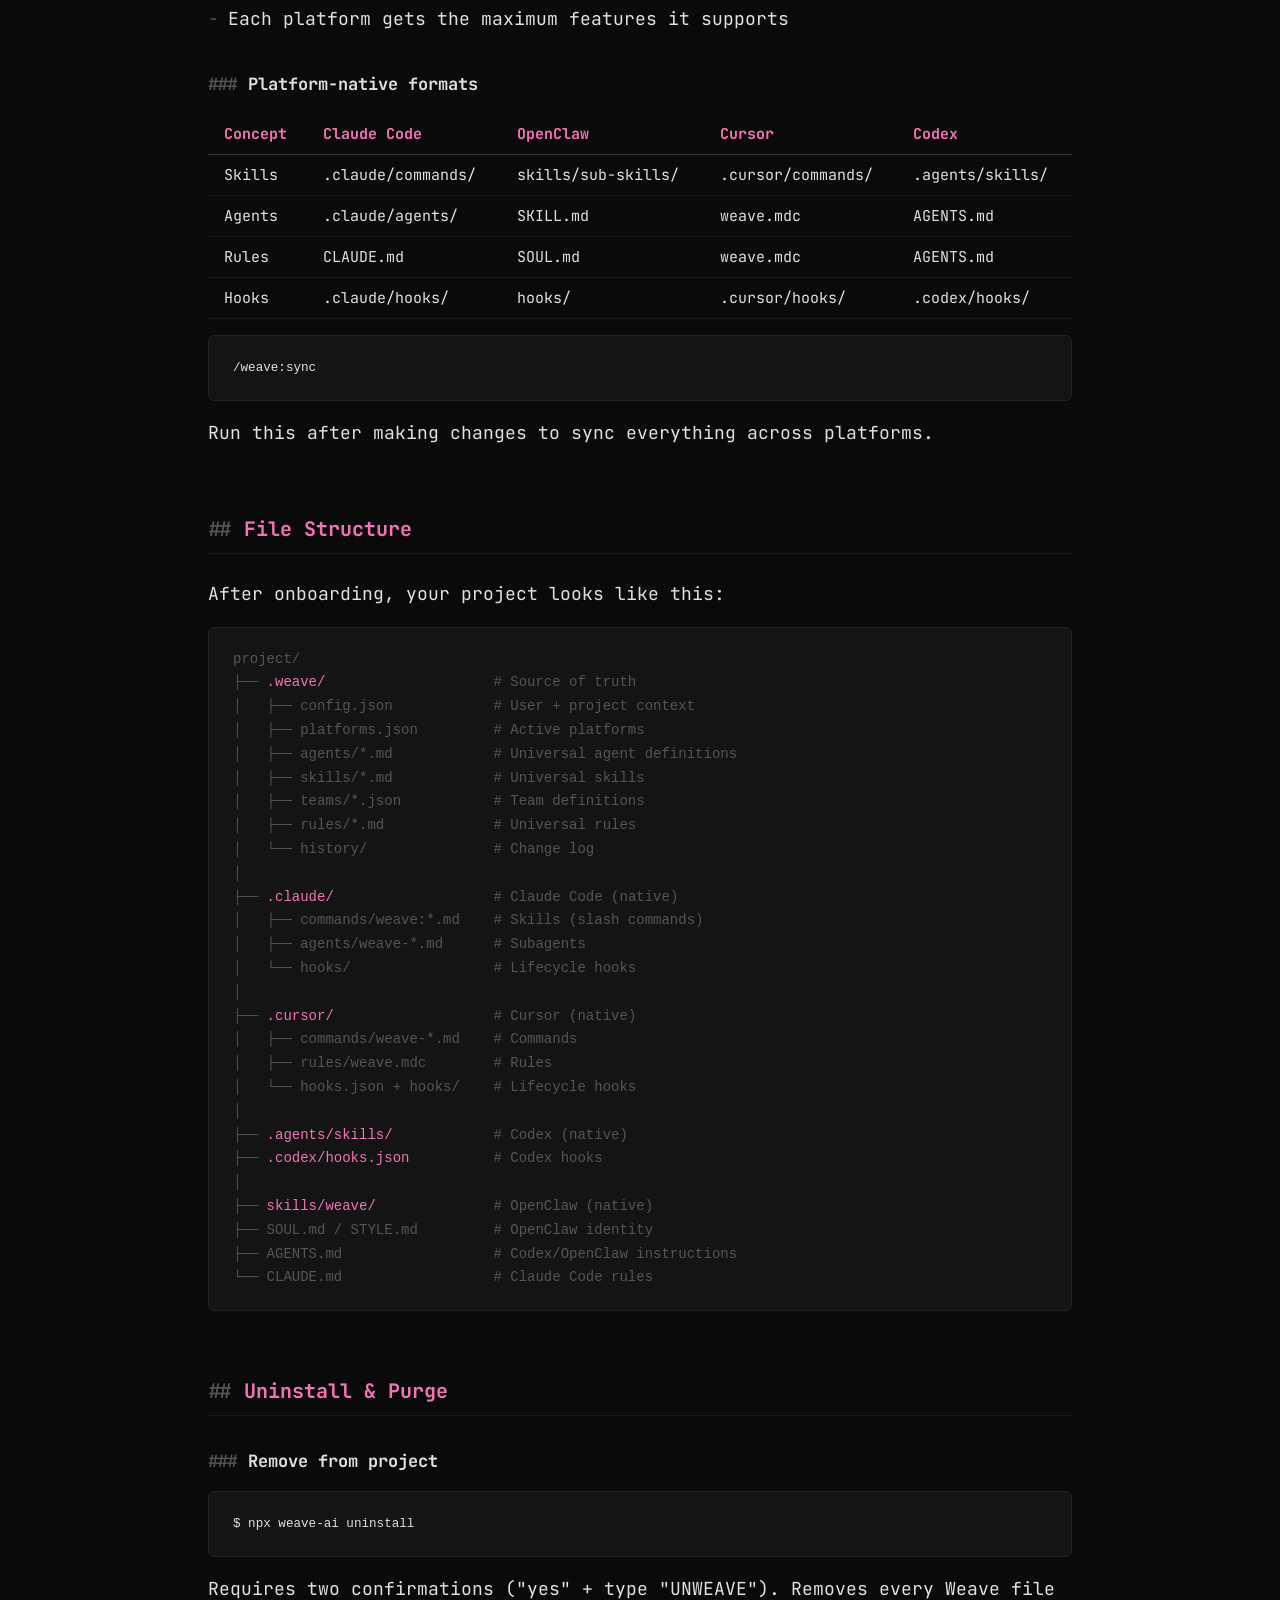
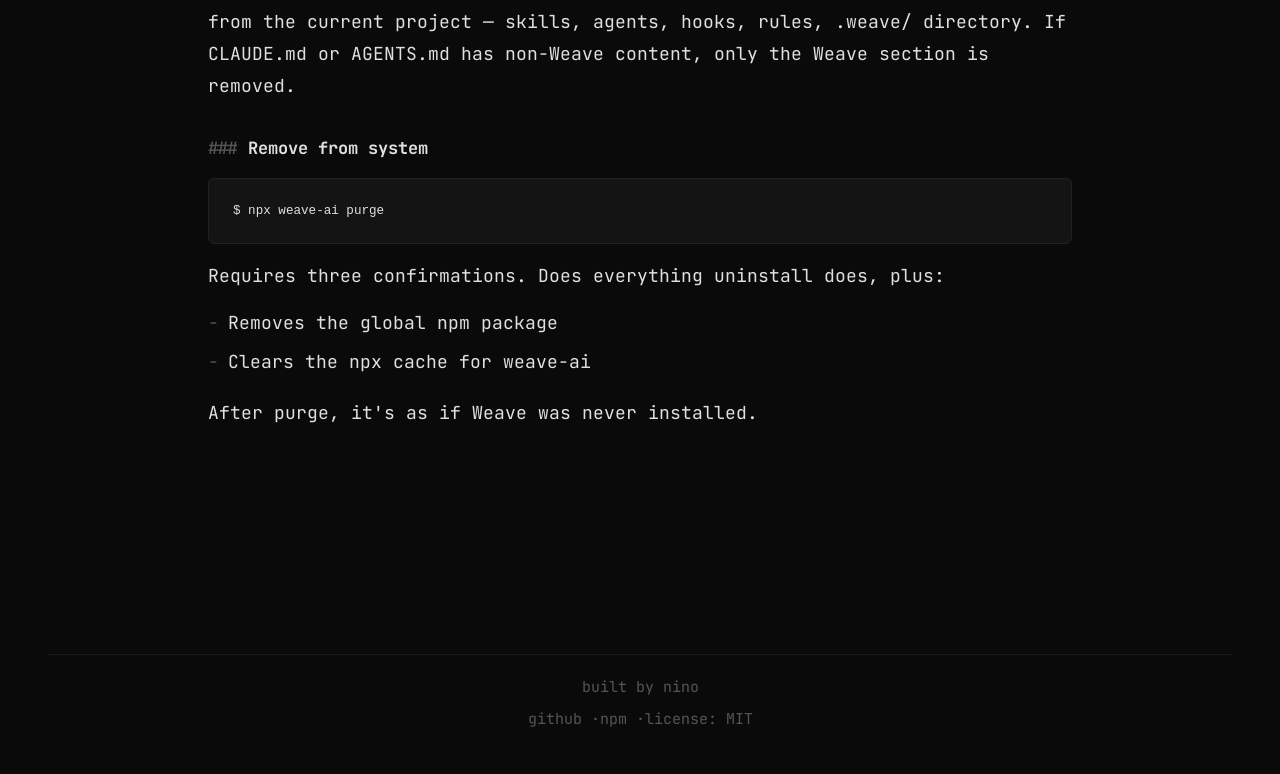
==== commit 3ddd7d71: "feat: add comprehensive docs section and rebrand to pink accent - Add fixed navigation bar with sect" ====
--- a/src/index.html
+++ b/src/index.html
@@ -10,13 +10,11 @@
   <meta property="og:title" content="Weave — AI Workflow Framework">
   <meta property="og:description" content="Your AI workflow, woven to perfection. No config files, no templates — just a conversation.">
   <meta property="og:type" content="website">
-  <meta property="og:image" content="assets/og-image.png">
   <meta name="twitter:card" content="summary_large_image">
   <meta name="twitter:title" content="Weave — AI Workflow Framework">
   <meta name="twitter:description" content="Your AI workflow, woven to perfection.">
 
   <meta name="theme-color" content="#0a0a0a">
-  <link rel="icon" href="../public/favicon.ico">
   <link rel="preconnect" href="https://fonts.googleapis.com">
   <link rel="preconnect" href="https://fonts.gstatic.com" crossorigin>
   <link rel="stylesheet" href="styles/reset.css">
@@ -24,9 +22,22 @@
 </head>
 <body>
 
+  <!-- Nav -->
+  <nav class="nav">
+    <a href="#" class="nav-logo">🧶 weave</a>
+    <div class="nav-links">
+      <a href="#features">features</a>
+      <a href="#platforms">platforms</a>
+      <a href="#demo">demo</a>
+      <a href="#docs">docs</a>
+      <a href="https://github.com/ninodinoo/weave" target="_blank" rel="noopener">github</a>
+    </div>
+  </nav>
+
   <!-- 1. Hero -->
   <section class="section hero">
-    <pre class="ascii-banner"> ██╗    ██╗███████╗ █████╗ ██╗   ██╗███████╗
+    <pre class="ascii-banner">🧶
+ ██╗    ██╗███████╗ █████╗ ██╗   ██╗███████╗
  ██║    ██║██╔════╝██╔══██╗██║   ██║██╔════╝
  ██║ █╗ ██║█████╗  ███████║██║   ██║█████╗
  ██║███╗██║██╔══╝  ██╔══██║╚██╗ ██╔╝██╔══╝
@@ -50,9 +61,12 @@
   <!-- 2. What is Weave? -->
   <section class="section what-is fade-in">
     <p class="section-title">what is weave?</p>
-    <p>Weave is a framework that lives inside your AI coding tool.</p>
-    <p>It learns how you work, understands your project,</p>
-    <p>and builds the perfect workflow — automatically.</p>
+    <p>Weave is a framework that lives <em>inside</em> your AI coding tool.</p>
+    <p>It doesn't replace your tools — it makes them smarter.</p>
+    <p>Through a natural conversation, Weave learns who you are,</p>
+    <p>what you're building, and how you like to work.</p>
+    <p>Then it generates a fully personalized workflow — agents, teams, rules, and skills —</p>
+    <p>tailored specifically to you and your project.</p>
     <p class="quote">No config files to write.</p>
     <p class="quote">No templates to copy.</p>
     <p class="quote">Just a conversation.</p>
@@ -67,28 +81,31 @@
     <div class="step">
       <p class="step-cmd">npx weave-ai</p>
       <div class="step-output">
-        <p class="check">Detected: Claude Code</p>
-        <p class="check">Files installed</p>
+        <p class="check">Platform detected: Claude Code</p>
+        <p class="check">7 skills installed</p>
+        <p class="check">4 subagents installed</p>
+        <p class="check">2 hooks installed</p>
+        <p class="check">CLAUDE.md created</p>
       </div>
     </div>
 
     <div class="step">
       <p class="step-cmd">/weave:onboarding</p>
       <div class="step-output">
-        <p class="arrow">Tell me about your project...</p>
-        <p class="arrow">What's your tech stack?</p>
-        <p class="arrow">How do you like to work?</p>
-        <p class="check">Workflow generated</p>
+        <p class="arrow">Tell me about yourself...</p>
+        <p class="arrow">What are you building here?</p>
+        <p class="arrow">How do you like to work with AI?</p>
+        <p class="check">Workflow generated — 5 agents, 2 teams, 12 rules</p>
       </div>
     </div>
 
     <div class="step">
       <p class="step-cmd">just work.</p>
       <div class="step-output">
-        <p class="check">Agents configured</p>
-        <p class="check">Teams assembled</p>
-        <p class="check">Rules personalized</p>
-        <p class="check">Evolving in background...</p>
+        <p class="check">Agents handle the heavy lifting</p>
+        <p class="check">Teams coordinate complex tasks</p>
+        <p class="check">Rules keep everything consistent</p>
+        <p class="check">Workflow evolves in the background...</p>
       </div>
     </div>
   </section>
@@ -96,56 +113,61 @@
   <div class="divider">---</div>
 
   <!-- 4. Features -->
-  <section class="section features fade-in">
+  <section id="features" class="section features fade-in">
     <p class="section-title">features</p>
 
     <div class="tree-item" onclick="this.classList.toggle('open')">
       <span class="tree-prefix">├── </span><span class="tree-file">onboarding.md</span><span class="tree-comment"># AI interviews you, builds your workflow</span>
-      <div class="tree-desc">Weave asks you about your project, your stack, and how you like to work. Then it generates a complete workflow tailored to you — agents, rules, and team configs.</div>
+      <div class="tree-desc">A natural conversation that understands your role, your project, and your preferences. No forms, no config — just talk. Weave analyzes your codebase too, so it knows what you're working with.</div>
     </div>
 
     <div class="tree-item" onclick="this.classList.toggle('open')">
-      <span class="tree-prefix">├── </span><span class="tree-file">agent-teams.md</span><span class="tree-comment"># Specialized agents that work together</span>
-      <div class="tree-desc">Groups of agents with specific roles — frontend, backend, testing, docs. They coordinate, review each other's work, and follow your conventions.</div>
+      <span class="tree-prefix">├── </span><span class="tree-file">agents.md</span><span class="tree-comment"># Specialized AI agents for your project</span>
+      <div class="tree-desc">Custom agents tailored to your stack — a reviewer that knows your ORM patterns, a planner that understands your architecture, a tester that matches your testing style. Each agent has one job and does it well.</div>
+    </div>
+
+    <div class="tree-item" onclick="this.classList.toggle('open')">
+      <span class="tree-prefix">├── </span><span class="tree-file">teams.md</span><span class="tree-comment"># Agents that work together</span>
+      <div class="tree-desc">Groups of agents with defined workflows. Your feature-dev team: Planner breaks it down, Coder implements, Reviewer checks quality, Tester validates. With clear handoffs and rejection handling.</div>
     </div>
 
     <div class="tree-item" onclick="this.classList.toggle('open')">
       <span class="tree-prefix">├── </span><span class="tree-file">evolve.md</span><span class="tree-comment"># Your setup improves while you work</span>
-      <div class="tree-desc">Weave watches how you work and quietly refines your workflow. Better prompts, smarter rules, tighter agents — all happening in the background.</div>
+      <div class="tree-desc">Hooks track how you work in the background. When patterns emerge — new frameworks, repeated tasks, shifting focus — Weave proposes targeted improvements. Nothing changes without your approval.</div>
     </div>
 
     <div class="tree-item" onclick="this.classList.toggle('open')">
       <span class="tree-prefix">├── </span><span class="tree-file">sync.md</span><span class="tree-comment"># One workflow, every platform</span>
-      <div class="tree-desc">Your workflow works across platforms. Set it up once in Claude Code, use it everywhere — Cursor, Codex, Windsurf. Same rules, same agents.</div>
+      <div class="tree-desc">Your workflow works across Claude Code, OpenClaw, Cursor, and Codex. Set it up once, sync everywhere. Each platform gets native-format files — no compatibility hacks.</div>
     </div>
 
     <div class="tree-item" onclick="this.classList.toggle('open')">
-      <span class="tree-prefix">└── </span><span class="tree-file">your-rules.md</span><span class="tree-comment"># Everything tailored to YOU</span>
-      <div class="tree-desc">No generic boilerplate. Every rule, every agent instruction is based on your actual project and your actual preferences. It's yours.</div>
+      <span class="tree-prefix">└── </span><span class="tree-file">uninstall.md</span><span class="tree-comment"># Clean removal, zero residue</span>
+      <div class="tree-desc">Don't like it? npx weave-ai uninstall removes everything — every file, every config, every hook. Leaves your project exactly as it was. No lock-in, no leftovers.</div>
     </div>
   </section>
 
   <div class="divider">---</div>
 
   <!-- 5. Platforms -->
-  <section class="section platforms fade-in">
+  <section id="platforms" class="section platforms fade-in">
     <p class="section-title">supported platforms</p>
 
     <div class="platform">
       <span class="platform-name">[Claude Code]</span>
-      <span class="platform-status ready">&#10003; ready</span>
+      <span class="platform-status ready">&#10003; skills, subagents, hooks</span>
+    </div>
+    <div class="platform">
+      <span class="platform-name">[OpenClaw]</span>
+      <span class="platform-status ready">&#10003; skills, SOUL.md, hooks</span>
     </div>
     <div class="platform">
       <span class="platform-name">[Cursor]</span>
-      <span class="platform-status soon">&#9633; coming soon</span>
+      <span class="platform-status ready">&#10003; commands, rules, hooks</span>
     </div>
     <div class="platform">
       <span class="platform-name">[Codex]</span>
-      <span class="platform-status soon">&#9633; coming soon</span>
-    </div>
-    <div class="platform">
-      <span class="platform-name">[Windsurf]</span>
-      <span class="platform-status soon">&#9633; coming soon</span>
+      <span class="platform-status ready">&#10003; skills, AGENTS.md, hooks</span>
     </div>
   </section>
 
@@ -176,12 +198,316 @@
       <span class="cursor"></span>
       <span class="copied-tooltip">copied!</span>
     </button>
-    <p style="margin-top: 16px; color: var(--dimmed); font-size: 15px;">Run it, answer a few questions, and your workflow is ready.</p>
+    <p style="margin-top: 16px; color: var(--dimmed); font-size: 15px;">Run it, pick your platforms, then run /weave:onboarding.</p>
     <p class="comment" style="margin-top: 24px;">or check the source:</p>
     <a href="https://github.com/ninodinoo/weave" class="github-link" target="_blank" rel="noopener">github.com/ninodinoo/weave</a>
   </section>
 
-  <!-- 8. Footer -->
+  <div class="divider">---</div>
+
+  <!-- 8. Docs -->
+  <section id="docs" class="docs">
+    <p class="section-title" style="margin-bottom: 16px;">documentation</p>
+
+    <div class="docs-nav">
+      <a href="#docs-why">why weave?</a>
+      <a href="#docs-install">installation</a>
+      <a href="#docs-onboarding">onboarding</a>
+      <a href="#docs-agents">agents</a>
+      <a href="#docs-teams">teams</a>
+      <a href="#docs-skills">skills</a>
+      <a href="#docs-evolve">evolve</a>
+      <a href="#docs-sync">multi-platform</a>
+      <a href="#docs-structure">file structure</a>
+      <a href="#docs-uninstall">uninstall</a>
+    </div>
+
+    <!-- Why Weave? -->
+    <div id="docs-why" class="docs-section">
+      <h2>Why Weave?</h2>
+      <p>AI coding tools are powerful, but they don't know <em>you</em>. They don't know your project's architecture, your coding conventions, or how you like to break down tasks. So you end up repeating yourself — explaining context, correcting habits, re-establishing rules every session.</p>
+      <p>Weave fixes this. It's a framework that lives inside your AI tool and gives it persistent, personalized knowledge about:</p>
+      <ul>
+        <li>Who you are — your role, experience, and how you like to work</li>
+        <li>What you're building — your tech stack, architecture, and project goals</li>
+        <li>How you want AI to behave — your rules, conventions, and preferences</li>
+      </ul>
+      <p>Instead of configuring this manually, Weave generates everything through a conversation. And it keeps improving as your project evolves.</p>
+
+      <h3>What makes Weave different</h3>
+      <ul>
+        <li><strong>No templates</strong> — Everything is generated specifically for you and your project</li>
+        <li><strong>Lives inside your tool</strong> — Not a separate CLI or service. It runs as native skills/commands within Claude Code, Cursor, Codex, or OpenClaw</li>
+        <li><strong>Conversation-based</strong> — The onboarding is a natural dialog, not a form</li>
+        <li><strong>Auto-evolving</strong> — Hooks track your patterns and suggest improvements</li>
+        <li><strong>Multi-platform</strong> — One source of truth, synced to all your AI tools natively</li>
+        <li><strong>Zero lock-in</strong> — Uninstall removes everything cleanly</li>
+      </ul>
+    </div>
+
+    <!-- Installation -->
+    <div id="docs-install" class="docs-section">
+      <h2>Installation</h2>
+      <p>Weave installs via npx — no global packages needed:</p>
+      <pre><code>$ npx weave-ai</code></pre>
+      <p>The installer will:</p>
+      <ul>
+        <li>Show the Weave banner</li>
+        <li>Auto-detect which AI tools are present in your project (checks for <code>.claude/</code>, <code>.cursor/</code>, <code>skills/</code>, <code>.codex/</code>)</li>
+        <li>Let you choose which platforms to install for (comma-separated numbers)</li>
+        <li>Install platform-native files for each selected platform</li>
+        <li>Create the <code>.weave/</code> state directory</li>
+      </ul>
+
+      <h3>What gets installed</h3>
+      <table class="docs-table">
+        <tr>
+          <th>Platform</th>
+          <th>Skills/Commands</th>
+          <th>Agents/Rules</th>
+          <th>Hooks</th>
+          <th>Instructions</th>
+        </tr>
+        <tr>
+          <td>Claude Code</td>
+          <td class="yes">7 skills</td>
+          <td class="yes">4 subagents</td>
+          <td class="yes">2 hooks</td>
+          <td class="yes">6 files + CLAUDE.md</td>
+        </tr>
+        <tr>
+          <td>OpenClaw</td>
+          <td class="yes">7 sub-skills</td>
+          <td class="yes">SKILL.md + SOUL.md + STYLE.md</td>
+          <td class="yes">2 hooks</td>
+          <td class="yes">in SKILL.md + AGENTS.md</td>
+        </tr>
+        <tr>
+          <td>Cursor</td>
+          <td class="yes">7 commands</td>
+          <td class="yes">weave.mdc</td>
+          <td class="yes">hooks.json + 2</td>
+          <td class="yes">6 files</td>
+        </tr>
+        <tr>
+          <td>Codex</td>
+          <td class="yes">7 skills</td>
+          <td class="yes">AGENTS.md</td>
+          <td class="yes">hooks.json + 2</td>
+          <td class="yes">6 as refs</td>
+        </tr>
+      </table>
+    </div>
+
+    <!-- Onboarding -->
+    <div id="docs-onboarding" class="docs-section">
+      <h2>Onboarding</h2>
+      <p>After installation, open your AI tool in the project and run:</p>
+      <pre><code>/weave:onboarding</code></pre>
+      <p>This starts a natural conversation (~10 exchanges) in 3 phases:</p>
+
+      <h3>Phase 1: The Person</h3>
+      <p>Weave learns about you — your role, experience, primary tech stack, how you prefer to work with AI (plan first vs. dive in, terse vs. detailed responses), and what frustrates you about your current workflow.</p>
+
+      <h3>Phase 2: The Project</h3>
+      <p>Weave analyzes your codebase (package.json, directory structure, frameworks) and asks about your vision, goals, team, and milestones. It doesn't just rely on your answers — it reads the code too.</p>
+
+      <h3>Phase 3: Workflow Proposal</h3>
+      <p>Based on everything learned, Weave proposes a specific workflow:</p>
+      <ul>
+        <li>Which agents to create and why</li>
+        <li>Which teams to assemble with what workflow</li>
+        <li>Which rules to enforce</li>
+        <li>Which custom skills to add</li>
+      </ul>
+      <p>You review, adjust, and approve. Then Weave generates all the files.</p>
+
+      <h3>What gets generated</h3>
+      <ul>
+        <li><code>.weave/config.json</code> — Your profile and project context</li>
+        <li><code>.weave/agents/*.md</code> — Agent definitions</li>
+        <li><code>.weave/teams/*.json</code> — Team configurations</li>
+        <li><code>.weave/rules/*.md</code> — Project rules</li>
+        <li><code>.weave/skills/*.md</code> — Custom skills</li>
+        <li>Platform-specific files (CLAUDE.md, SOUL.md, etc.)</li>
+      </ul>
+    </div>
+
+    <!-- Agents -->
+    <div id="docs-agents" class="docs-section">
+      <h2>Agents</h2>
+      <p>Agents are specialized AI personas with a single clear job. Each agent has:</p>
+      <ul>
+        <li><strong>Role</strong> — One sentence describing what it is</li>
+        <li><strong>Responsibility</strong> — Exactly what it does (specific, not vague)</li>
+        <li><strong>Instructions</strong> — Step-by-step approach, like onboarding a new team member</li>
+        <li><strong>Tools</strong> — Which tools it's allowed to use</li>
+        <li><strong>Output</strong> — What it produces when done</li>
+      </ul>
+
+      <h3>Example agents Weave might create</h3>
+      <ul>
+        <li><strong>planner</strong> — Breaks down tasks into implementation steps</li>
+        <li><strong>executor</strong> — Implements code following plans</li>
+        <li><strong>reviewer</strong> — Reviews for quality, bugs, and conventions</li>
+        <li><strong>tester</strong> — Writes and runs tests</li>
+        <li><strong>security</strong> — Checks for vulnerabilities (for projects handling sensitive data)</li>
+      </ul>
+      <p>The key: agents are customized to <em>your</em> stack. Your reviewer knows your ORM patterns. Your tester matches your testing framework. Nothing is generic.</p>
+
+      <h3>Adding agents later</h3>
+      <pre><code>/weave:add-agent</code></pre>
+      <p>This starts a short conversation about what the agent should do, then generates it and offers to add it to an existing team.</p>
+    </div>
+
+    <!-- Teams -->
+    <div id="docs-teams" class="docs-section">
+      <h2>Teams</h2>
+      <p>Teams are groups of agents that work together on complex tasks. Each team defines:</p>
+      <ul>
+        <li><strong>Purpose</strong> — What workflow this team handles</li>
+        <li><strong>Members</strong> — Which agents participate</li>
+        <li><strong>Workflow order</strong> — Who does what first, who hands off to whom</li>
+        <li><strong>Rejection handling</strong> — What happens when the reviewer says no</li>
+        <li><strong>Trigger</strong> — A skill/command that activates the team</li>
+      </ul>
+
+      <h3>Example: Feature Development Team</h3>
+      <pre><code>Trigger: /weave:build-feature
+
+  1. Planner    → breaks the feature into steps
+  2. Researcher → analyzes relevant codebase areas
+  3. Executor   → implements the code
+  4. Reviewer   → checks quality + conventions
+     ↳ reject? → back to Executor with feedback
+  5. Tester     → writes and runs tests</code></pre>
+
+      <h3>Adding teams later</h3>
+      <pre><code>/weave:add-team</code></pre>
+    </div>
+
+    <!-- Skills -->
+    <div id="docs-skills" class="docs-section">
+      <h2>Skills</h2>
+      <p>Skills are custom slash commands that automate specific tasks. They're markdown files with instructions for the AI.</p>
+      <p>Weave comes with 7 built-in skills:</p>
+      <table class="docs-table">
+        <tr><th>Skill</th><th>What it does</th></tr>
+        <tr><td><code>/weave:onboarding</code></td><td>Start the onboarding conversation</td></tr>
+        <tr><td><code>/weave:evolve</code></td><td>Optimize workflow based on project changes</td></tr>
+        <tr><td><code>/weave:status</code></td><td>Show current workflow setup</td></tr>
+        <tr><td><code>/weave:sync</code></td><td>Sync workflow across platforms</td></tr>
+        <tr><td><code>/weave:add-agent</code></td><td>Create a new agent</td></tr>
+        <tr><td><code>/weave:add-skill</code></td><td>Create a new custom skill</td></tr>
+        <tr><td><code>/weave:add-team</code></td><td>Define a new agent team</td></tr>
+      </table>
+      <p>During onboarding, Weave creates additional project-specific skills based on your needs (e.g., <code>/weave:deploy</code>, <code>/weave:review</code>).</p>
+    </div>
+
+    <!-- Evolve -->
+    <div id="docs-evolve" class="docs-section">
+      <h2>Evolve</h2>
+      <p>Your project changes. Your workflow should too.</p>
+      <p>Weave has two mechanisms for this:</p>
+
+      <h3>Background hooks</h3>
+      <p>Two hooks run automatically:</p>
+      <ul>
+        <li><strong>evolve-hook</strong> — Tracks file edit patterns. When it detects significant changes (new frameworks, repeated tasks), it suggests running <code>/weave:evolve</code></li>
+        <li><strong>context-guard</strong> — Monitors context window usage and warns before it overflows</li>
+      </ul>
+
+      <h3>Manual evolution</h3>
+      <pre><code>/weave:evolve</code></pre>
+      <p>The optimizer agent reads your git history, current codebase, and existing setup. It looks for:</p>
+      <ul>
+        <li>New technologies that need specific rules</li>
+        <li>Stale agents that don't match the project anymore</li>
+        <li>Repeated patterns that could be a skill</li>
+        <li>Missing coverage (tests, CI, docs)</li>
+      </ul>
+      <p>Every change is proposed and explained before being applied. Nothing happens silently.</p>
+    </div>
+
+    <!-- Multi-Platform -->
+    <div id="docs-sync" class="docs-section">
+      <h2>Multi-Platform Sync</h2>
+      <p>Weave uses a single source of truth (<code>.weave/</code>) and translates it into each platform's native format.</p>
+
+      <h3>How it works</h3>
+      <ul>
+        <li>All definitions live in <code>.weave/</code> (agents, skills, teams, rules)</li>
+        <li>The sync agent reads <code>.weave/platforms.json</code> to know which platforms are active</li>
+        <li>For each platform, it writes files in the correct native format</li>
+        <li>Each platform gets the maximum features it supports</li>
+      </ul>
+
+      <h3>Platform-native formats</h3>
+      <table class="docs-table">
+        <tr><th>Concept</th><th>Claude Code</th><th>OpenClaw</th><th>Cursor</th><th>Codex</th></tr>
+        <tr><td>Skills</td><td>.claude/commands/</td><td>skills/sub-skills/</td><td>.cursor/commands/</td><td>.agents/skills/</td></tr>
+        <tr><td>Agents</td><td>.claude/agents/</td><td>SKILL.md</td><td>weave.mdc</td><td>AGENTS.md</td></tr>
+        <tr><td>Rules</td><td>CLAUDE.md</td><td>SOUL.md</td><td>weave.mdc</td><td>AGENTS.md</td></tr>
+        <tr><td>Hooks</td><td>.claude/hooks/</td><td>hooks/</td><td>.cursor/hooks/</td><td>.codex/hooks/</td></tr>
+      </table>
+
+      <pre><code>/weave:sync</code></pre>
+      <p>Run this after making changes to sync everything across platforms.</p>
+    </div>
+
+    <!-- File Structure -->
+    <div id="docs-structure" class="docs-section">
+      <h2>File Structure</h2>
+      <p>After onboarding, your project looks like this:</p>
+      <pre><code class="file-tree">project/
+├── <span class="highlight">.weave/</span>                    # Source of truth
+│   ├── config.json            # User + project context
+│   ├── platforms.json         # Active platforms
+│   ├── agents/*.md            # Universal agent definitions
+│   ├── skills/*.md            # Universal skills
+│   ├── teams/*.json           # Team definitions
+│   ├── rules/*.md             # Universal rules
+│   └── history/               # Change log
+│
+├── <span class="highlight">.claude/</span>                   # Claude Code (native)
+│   ├── commands/weave:*.md    # Skills (slash commands)
+│   ├── agents/weave-*.md      # Subagents
+│   └── hooks/                 # Lifecycle hooks
+│
+├── <span class="highlight">.cursor/</span>                   # Cursor (native)
+│   ├── commands/weave-*.md    # Commands
+│   ├── rules/weave.mdc        # Rules
+│   └── hooks.json + hooks/    # Lifecycle hooks
+│
+├── <span class="highlight">.agents/skills/</span>            # Codex (native)
+├── <span class="highlight">.codex/hooks.json</span>          # Codex hooks
+│
+├── <span class="highlight">skills/weave/</span>              # OpenClaw (native)
+├── SOUL.md / STYLE.md         # OpenClaw identity
+├── AGENTS.md                  # Codex/OpenClaw instructions
+└── CLAUDE.md                  # Claude Code rules</code></pre>
+    </div>
+
+    <!-- Uninstall -->
+    <div id="docs-uninstall" class="docs-section">
+      <h2>Uninstall &amp; Purge</h2>
+
+      <h3>Remove from project</h3>
+      <pre><code>$ npx weave-ai uninstall</code></pre>
+      <p>Requires two confirmations ("yes" + type "UNWEAVE"). Removes every Weave file from the current project — skills, agents, hooks, rules, .weave/ directory. If CLAUDE.md or AGENTS.md has non-Weave content, only the Weave section is removed.</p>
+
+      <h3>Remove from system</h3>
+      <pre><code>$ npx weave-ai purge</code></pre>
+      <p>Requires three confirmations. Does everything uninstall does, plus:</p>
+      <ul>
+        <li>Removes the global npm package</li>
+        <li>Clears the npx cache for weave-ai</li>
+      </ul>
+      <p>After purge, it's as if Weave was never installed.</p>
+    </div>
+  </section>
+
+  <!-- Footer -->
   <footer class="footer">
     <div class="divider">---</div>
     <p style="margin-top: 20px;">built by nino</p>
--- a/src/styles/terminal.css
+++ b/src/styles/terminal.css
@@ -3,7 +3,7 @@
 :root {
   --bg: #0a0a0a;
   --text: #e0e0e0;
-  --accent: #4ade80;
+  --accent: #f472b6;
   --dimmed: #555555;
   --font: 'JetBrains Mono', 'Fira Code', monospace;
 }
@@ -80,7 +80,7 @@
   white-space: pre;
   display: inline-block;
   text-align: left;
-  text-shadow: 0 0 20px rgba(74, 222, 128, 0.3), 0 0 40px rgba(74, 222, 128, 0.1);
+  text-shadow: 0 0 20px rgba(244, 114, 182, 0.3), 0 0 40px rgba(244, 114, 182, 0.1);
 }
 
 .hero .tagline {
@@ -403,6 +403,190 @@
   50% { transform: translateY(8px); opacity: 0.8; }
 }
 
+/* --- Navigation --- */
+
+.nav {
+  position: fixed;
+  top: 0;
+  left: 0;
+  right: 0;
+  z-index: 100;
+  background: rgba(10, 10, 10, 0.9);
+  backdrop-filter: blur(8px);
+  border-bottom: 1px solid #1a1a1a;
+  padding: 12px 48px;
+  display: flex;
+  align-items: center;
+  justify-content: space-between;
+}
+
+.nav-logo {
+  font-size: 16px;
+  font-weight: 700;
+  color: var(--accent);
+}
+
+.nav-links {
+  display: flex;
+  gap: 24px;
+  font-size: 14px;
+}
+
+.nav-links a {
+  color: var(--dimmed);
+  transition: color 0.2s;
+}
+
+.nav-links a:hover {
+  color: var(--accent);
+}
+
+/* --- Docs Section --- */
+
+.docs {
+  max-width: 960px;
+  margin: 0 auto;
+  padding: 60px 48px 100px;
+}
+
+.docs-nav {
+  display: flex;
+  flex-wrap: wrap;
+  gap: 8px;
+  margin-bottom: 48px;
+  padding-bottom: 24px;
+  border-bottom: 1px solid #1a1a1a;
+}
+
+.docs-nav a {
+  color: var(--dimmed);
+  font-size: 14px;
+  padding: 6px 14px;
+  border: 1px solid #222;
+  border-radius: 4px;
+  transition: all 0.2s;
+}
+
+.docs-nav a:hover {
+  color: var(--accent);
+  border-color: var(--accent);
+}
+
+.docs-section {
+  margin-bottom: 64px;
+}
+
+.docs-section h2 {
+  color: var(--accent);
+  font-size: 20px;
+  font-weight: 700;
+  margin-bottom: 24px;
+  padding-bottom: 8px;
+  border-bottom: 1px solid #1a1a1a;
+}
+
+.docs-section h2::before {
+  content: '## ';
+  color: var(--dimmed);
+}
+
+.docs-section h3 {
+  color: var(--text);
+  font-size: 17px;
+  font-weight: 700;
+  margin-top: 32px;
+  margin-bottom: 12px;
+}
+
+.docs-section h3::before {
+  content: '### ';
+  color: var(--dimmed);
+}
+
+.docs-section p {
+  color: var(--text);
+  line-height: 1.8;
+  margin-bottom: 12px;
+}
+
+.docs-section ul {
+  list-style: none;
+  margin-bottom: 16px;
+}
+
+.docs-section ul li {
+  padding: 4px 0;
+  padding-left: 20px;
+  position: relative;
+  line-height: 1.7;
+}
+
+.docs-section ul li::before {
+  content: '- ';
+  color: var(--dimmed);
+  position: absolute;
+  left: 0;
+}
+
+.docs-section code {
+  background: #141414;
+  border: 1px solid #222;
+  border-radius: 4px;
+  padding: 2px 8px;
+  font-size: 0.9em;
+  color: var(--accent);
+}
+
+.docs-section pre {
+  background: #141414;
+  border: 1px solid #222;
+  border-radius: 6px;
+  padding: 20px 24px;
+  margin: 16px 0;
+  overflow-x: auto;
+  font-size: 14px;
+  line-height: 1.7;
+}
+
+.docs-section pre code {
+  background: none;
+  border: none;
+  padding: 0;
+  color: var(--text);
+}
+
+.docs-section .file-tree {
+  color: var(--dimmed);
+  font-size: 14px;
+}
+
+.docs-section .file-tree .highlight {
+  color: var(--accent);
+}
+
+.docs-table {
+  width: 100%;
+  border-collapse: collapse;
+  margin: 16px 0;
+  font-size: 15px;
+}
+
+.docs-table th {
+  text-align: left;
+  color: var(--accent);
+  padding: 8px 16px;
+  border-bottom: 1px solid #333;
+}
+
+.docs-table td {
+  padding: 8px 16px;
+  border-bottom: 1px solid #1a1a1a;
+  color: var(--text);
+}
+
+.docs-table .yes { color: var(--accent); }
+.docs-table .no { color: var(--dimmed); }
+
 /* --- Responsive --- */
 
 @media (max-width: 600px) {
@@ -437,4 +621,34 @@
   .platforms .platform-name {
     min-width: unset;
   }
-}
+
+  .nav {
+    padding: 10px 16px;
+  }
+
+  .nav-links {
+    gap: 12px;
+    font-size: 12px;
+  }
+
+  .docs {
+    padding: 40px 16px 60px;
+  }
+
+  .docs-nav {
+    gap: 4px;
+  }
+
+  .docs-nav a {
+    font-size: 12px;
+    padding: 4px 8px;
+  }
+
+  .docs-table {
+    font-size: 12px;
+  }
+
+  .docs-table th, .docs-table td {
+    padding: 6px 8px;
+  }
+}
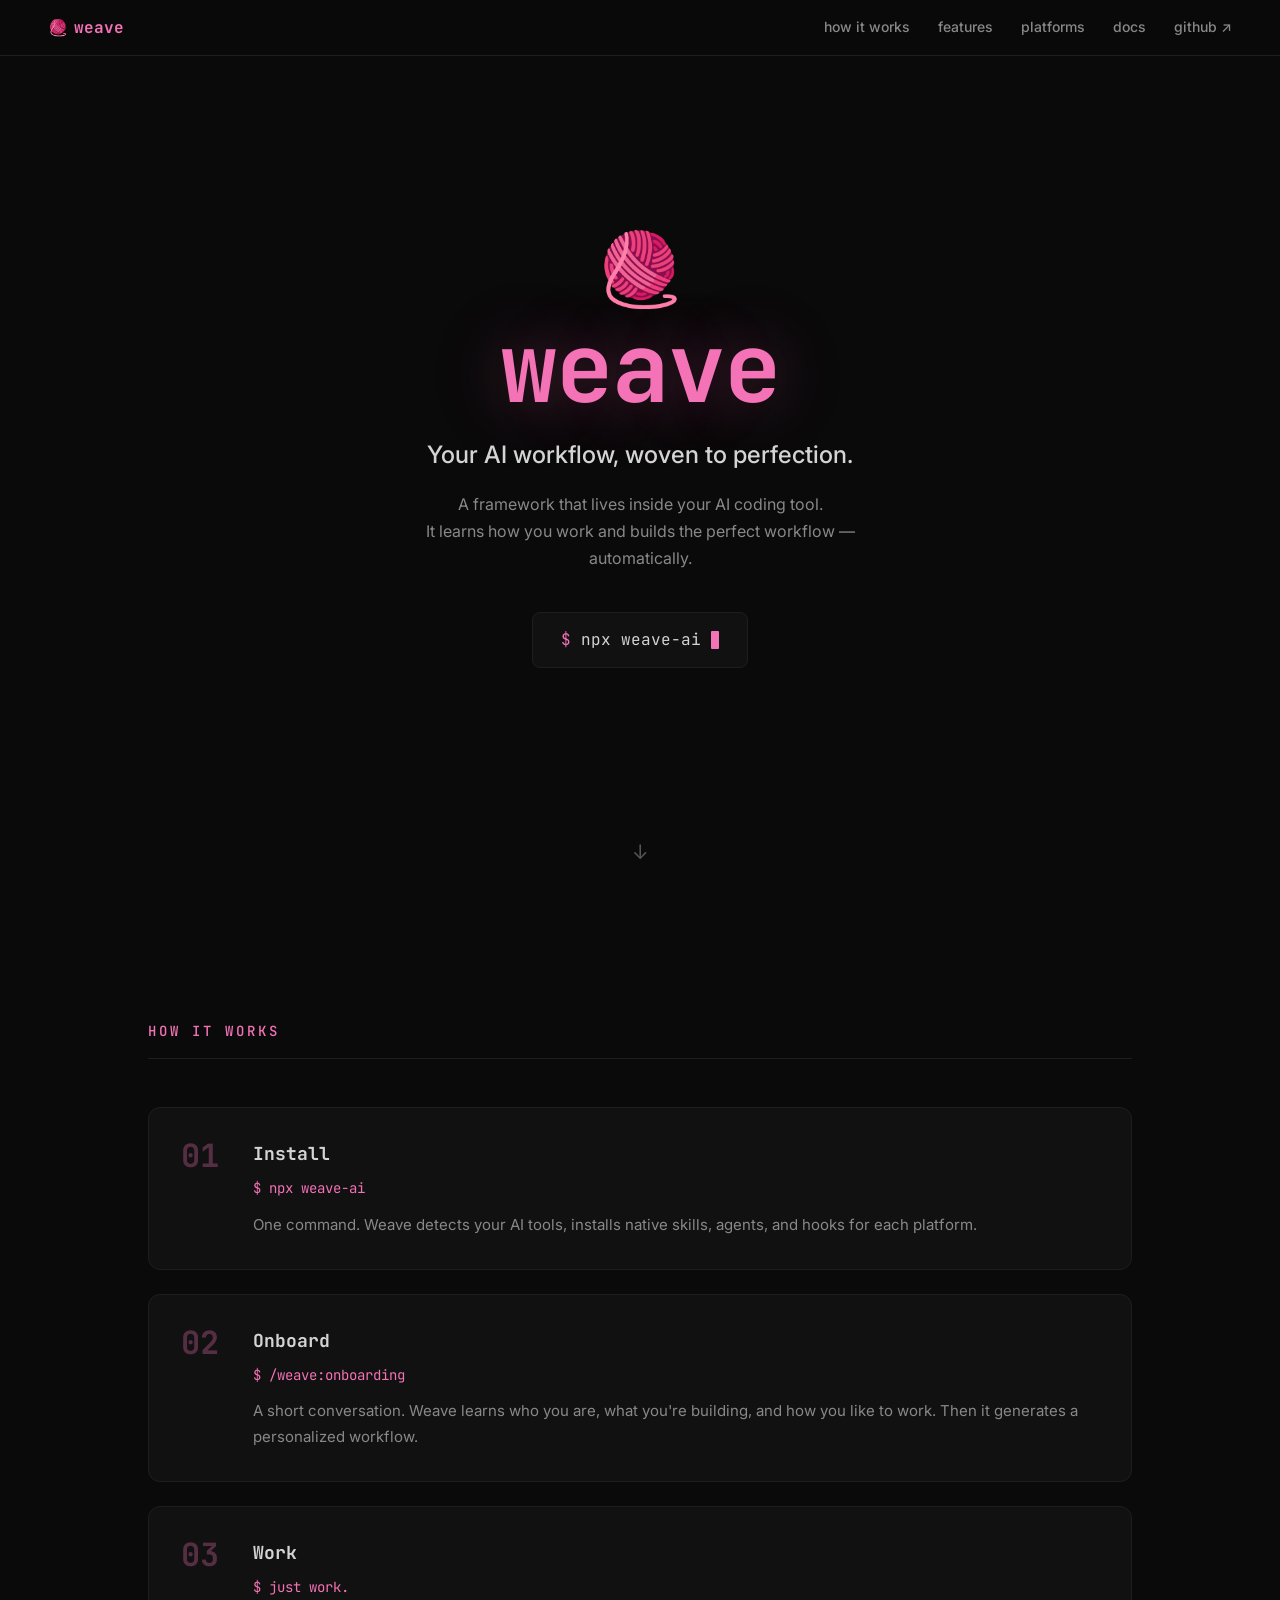
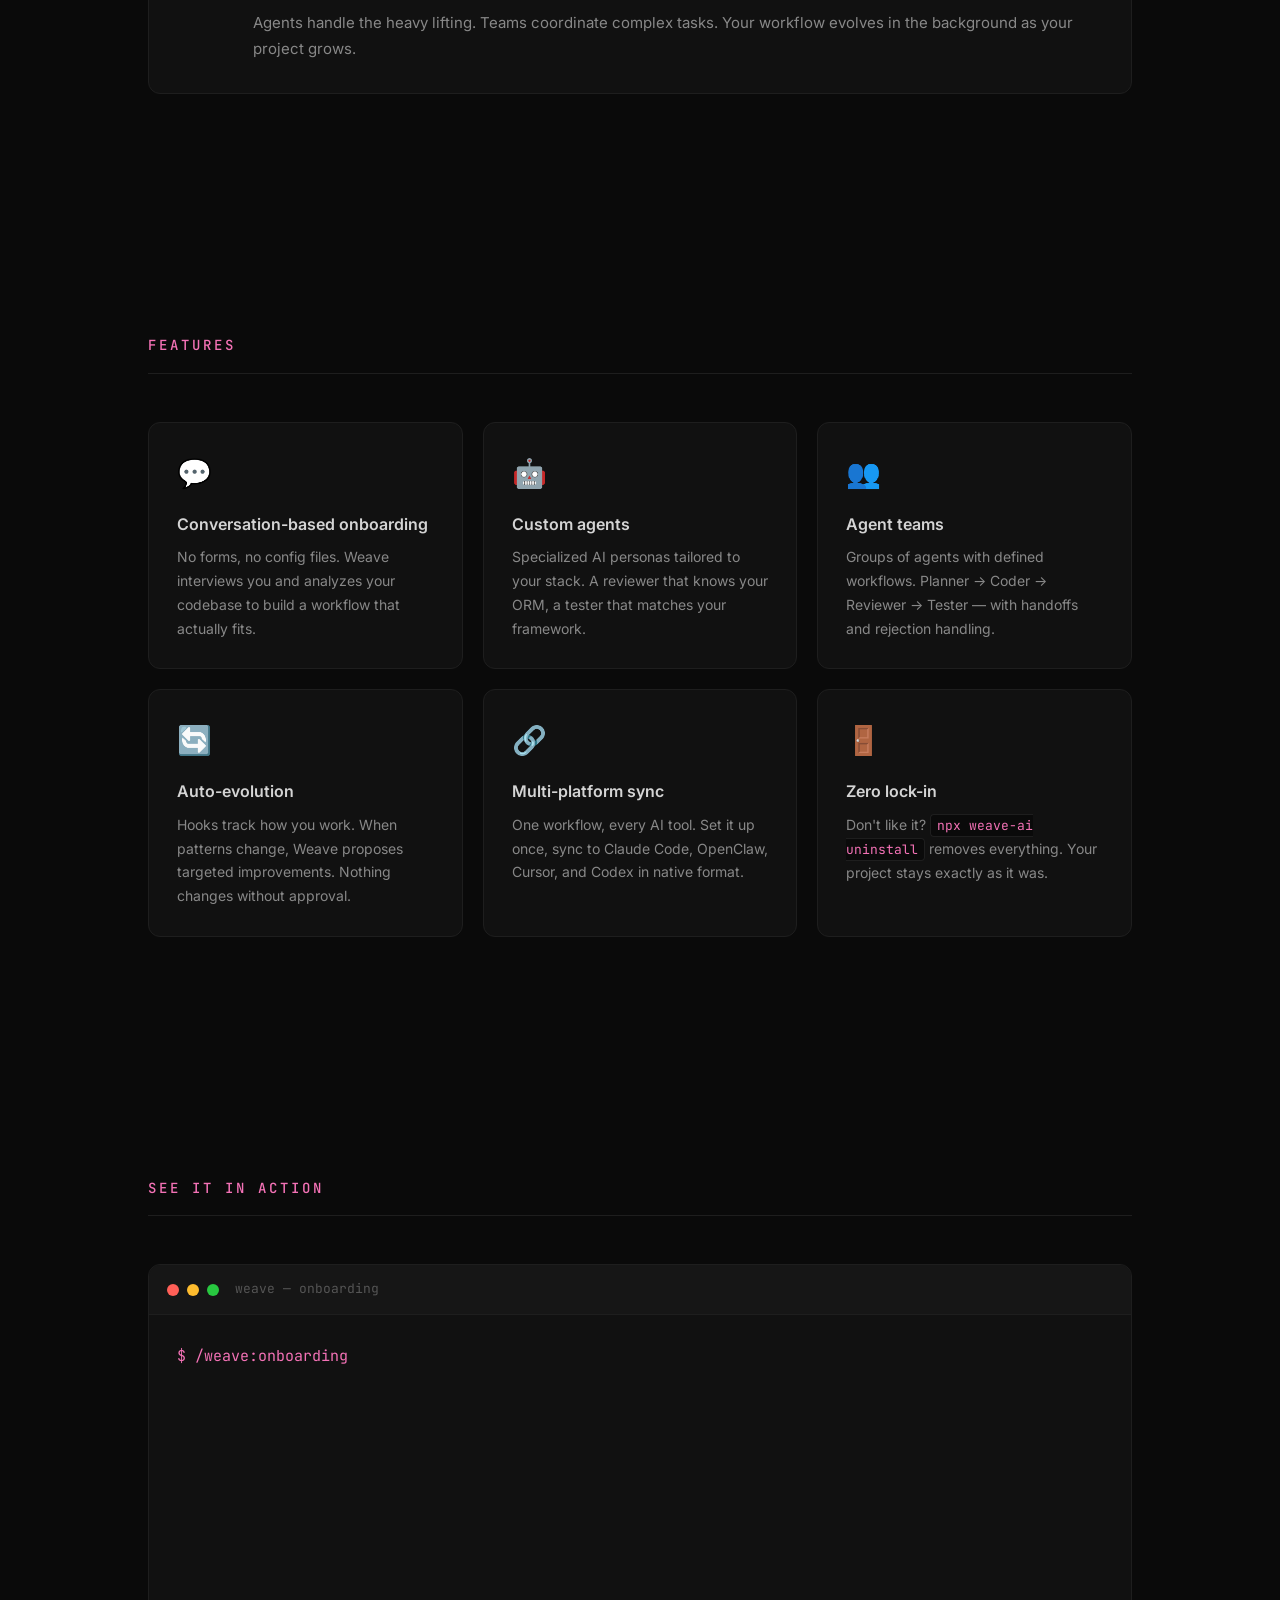
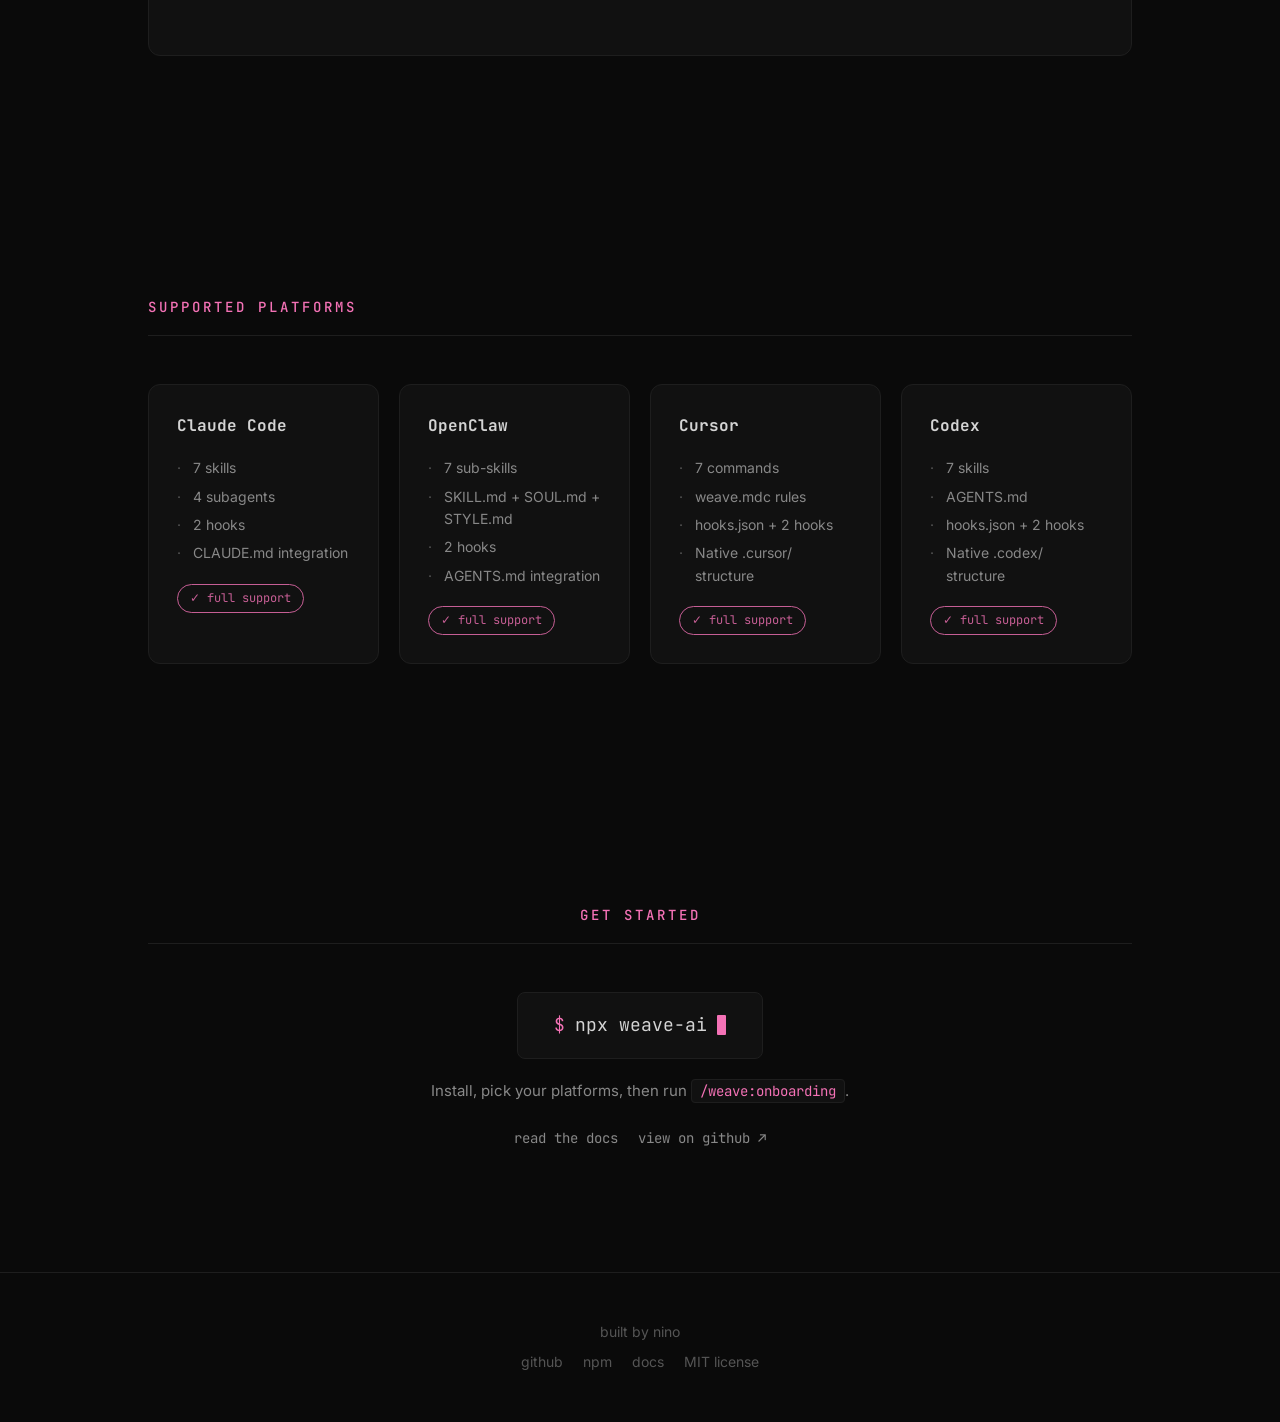
==== commit f77450e1: "feat: complete website redesign with separate docs page - Redesign landing page: clean hero with yar" ====
--- a/src/index.html
+++ b/src/index.html
@@ -6,7 +6,6 @@
   <title>Weave — Your AI workflow, woven to perfection.</title>
   <meta name="description" content="Weave is a framework that lives inside your AI coding tool. It learns how you work, understands your project, and builds the perfect workflow — automatically.">
 
-  <!-- OG Meta -->
   <meta property="og:title" content="Weave — AI Workflow Framework">
   <meta property="og:description" content="Your AI workflow, woven to perfection. No config files, no templates — just a conversation.">
   <meta property="og:type" content="website">
@@ -24,27 +23,23 @@
 
   <!-- Nav -->
   <nav class="nav">
-    <a href="#" class="nav-logo">🧶 weave</a>
+    <a href="/" class="nav-logo">🧶 <span>weave</span></a>
     <div class="nav-links">
+      <a href="#how-it-works">how it works</a>
       <a href="#features">features</a>
       <a href="#platforms">platforms</a>
-      <a href="#demo">demo</a>
-      <a href="#docs">docs</a>
-      <a href="https://github.com/ninodinoo/weave" target="_blank" rel="noopener">github</a>
+      <a href="docs.html">docs</a>
+      <a href="https://github.com/ninodinoo/weave" target="_blank" rel="noopener">github ↗</a>
     </div>
   </nav>
 
-  <!-- 1. Hero -->
-  <section class="section hero">
-    <pre class="ascii-banner">🧶
- ██╗    ██╗███████╗ █████╗ ██╗   ██╗███████╗
- ██║    ██║██╔════╝██╔══██╗██║   ██║██╔════╝
- ██║ █╗ ██║█████╗  ███████║██║   ██║█████╗
- ██║███╗██║██╔══╝  ██╔══██║╚██╗ ██╔╝██╔══╝
- ╚███╔███╔╝███████╗██║  ██║ ╚████╔╝ ███████╗
-  ╚══╝╚══╝ ╚══════╝╚═╝  ╚═╝  ╚═══╝  ╚══════╝</pre>
-    <p class="tagline">Your AI workflow, woven to perfection.</p>
-    <div class="install-cmd">
+  <!-- Hero -->
+  <section class="hero">
+    <div class="hero-yarn">🧶</div>
+    <h1 class="hero-title">weave</h1>
+    <p class="hero-tagline">Your AI workflow, woven to perfection.</p>
+    <p class="hero-sub">A framework that lives inside your AI coding tool.<br>It learns how you work and builds the perfect workflow — automatically.</p>
+    <div class="hero-install">
       <button class="cmd" data-copy="npx weave-ai">
         <span class="prompt">$</span>
         <span>npx weave-ai</span>
@@ -52,130 +47,80 @@
         <span class="copied-tooltip">copied!</span>
       </button>
     </div>
-  </section>
-
-  <div class="scroll-indicator">v scroll v</div>
-
-  <div class="divider">---</div>
-
-  <!-- 2. What is Weave? -->
-  <section class="section what-is fade-in">
-    <p class="section-title">what is weave?</p>
-    <p>Weave is a framework that lives <em>inside</em> your AI coding tool.</p>
-    <p>It doesn't replace your tools — it makes them smarter.</p>
-    <p>Through a natural conversation, Weave learns who you are,</p>
-    <p>what you're building, and how you like to work.</p>
-    <p>Then it generates a fully personalized workflow — agents, teams, rules, and skills —</p>
-    <p>tailored specifically to you and your project.</p>
-    <p class="quote">No config files to write.</p>
-    <p class="quote">No templates to copy.</p>
-    <p class="quote">Just a conversation.</p>
-  </section>
-
-  <div class="divider">---</div>
-
-  <!-- 3. How it works -->
-  <section class="section how-it-works fade-in">
-    <p class="section-title">how it works</p>
-
-    <div class="step">
-      <p class="step-cmd">npx weave-ai</p>
-      <div class="step-output">
-        <p class="check">Platform detected: Claude Code</p>
-        <p class="check">7 skills installed</p>
-        <p class="check">4 subagents installed</p>
-        <p class="check">2 hooks installed</p>
-        <p class="check">CLAUDE.md created</p>
-      </div>
-    </div>
-
-    <div class="step">
-      <p class="step-cmd">/weave:onboarding</p>
-      <div class="step-output">
-        <p class="arrow">Tell me about yourself...</p>
-        <p class="arrow">What are you building here?</p>
-        <p class="arrow">How do you like to work with AI?</p>
-        <p class="check">Workflow generated — 5 agents, 2 teams, 12 rules</p>
-      </div>
-    </div>
-
-    <div class="step">
-      <p class="step-cmd">just work.</p>
-      <div class="step-output">
-        <p class="check">Agents handle the heavy lifting</p>
-        <p class="check">Teams coordinate complex tasks</p>
-        <p class="check">Rules keep everything consistent</p>
-        <p class="check">Workflow evolves in the background...</p>
-      </div>
-    </div>
-  </section>
-
-  <div class="divider">---</div>
-
-  <!-- 4. Features -->
-  <section id="features" class="section features fade-in">
-    <p class="section-title">features</p>
-
-    <div class="tree-item" onclick="this.classList.toggle('open')">
-      <span class="tree-prefix">├── </span><span class="tree-file">onboarding.md</span><span class="tree-comment"># AI interviews you, builds your workflow</span>
-      <div class="tree-desc">A natural conversation that understands your role, your project, and your preferences. No forms, no config — just talk. Weave analyzes your codebase too, so it knows what you're working with.</div>
-    </div>
-
-    <div class="tree-item" onclick="this.classList.toggle('open')">
-      <span class="tree-prefix">├── </span><span class="tree-file">agents.md</span><span class="tree-comment"># Specialized AI agents for your project</span>
-      <div class="tree-desc">Custom agents tailored to your stack — a reviewer that knows your ORM patterns, a planner that understands your architecture, a tester that matches your testing style. Each agent has one job and does it well.</div>
-    </div>
-
-    <div class="tree-item" onclick="this.classList.toggle('open')">
-      <span class="tree-prefix">├── </span><span class="tree-file">teams.md</span><span class="tree-comment"># Agents that work together</span>
-      <div class="tree-desc">Groups of agents with defined workflows. Your feature-dev team: Planner breaks it down, Coder implements, Reviewer checks quality, Tester validates. With clear handoffs and rejection handling.</div>
-    </div>
-
-    <div class="tree-item" onclick="this.classList.toggle('open')">
-      <span class="tree-prefix">├── </span><span class="tree-file">evolve.md</span><span class="tree-comment"># Your setup improves while you work</span>
-      <div class="tree-desc">Hooks track how you work in the background. When patterns emerge — new frameworks, repeated tasks, shifting focus — Weave proposes targeted improvements. Nothing changes without your approval.</div>
-    </div>
-
-    <div class="tree-item" onclick="this.classList.toggle('open')">
-      <span class="tree-prefix">├── </span><span class="tree-file">sync.md</span><span class="tree-comment"># One workflow, every platform</span>
-      <div class="tree-desc">Your workflow works across Claude Code, OpenClaw, Cursor, and Codex. Set it up once, sync everywhere. Each platform gets native-format files — no compatibility hacks.</div>
-    </div>
-
-    <div class="tree-item" onclick="this.classList.toggle('open')">
-      <span class="tree-prefix">└── </span><span class="tree-file">uninstall.md</span><span class="tree-comment"># Clean removal, zero residue</span>
-      <div class="tree-desc">Don't like it? npx weave-ai uninstall removes everything — every file, every config, every hook. Leaves your project exactly as it was. No lock-in, no leftovers.</div>
-    </div>
-  </section>
-
-  <div class="divider">---</div>
-
-  <!-- 5. Platforms -->
-  <section id="platforms" class="section platforms fade-in">
-    <p class="section-title">supported platforms</p>
-
-    <div class="platform">
-      <span class="platform-name">[Claude Code]</span>
-      <span class="platform-status ready">&#10003; skills, subagents, hooks</span>
-    </div>
-    <div class="platform">
-      <span class="platform-name">[OpenClaw]</span>
-      <span class="platform-status ready">&#10003; skills, SOUL.md, hooks</span>
-    </div>
-    <div class="platform">
-      <span class="platform-name">[Cursor]</span>
-      <span class="platform-status ready">&#10003; commands, rules, hooks</span>
-    </div>
-    <div class="platform">
-      <span class="platform-name">[Codex]</span>
-      <span class="platform-status ready">&#10003; skills, AGENTS.md, hooks</span>
-    </div>
-  </section>
-
-  <div class="divider">---</div>
-
-  <!-- 6. Demo -->
+    <div class="hero-scroll">↓</div>
+  </section>
+
+  <!-- How it works -->
+  <section id="how-it-works" class="section fade-in">
+    <h2 class="section-heading">How it works</h2>
+    <div class="steps">
+      <div class="step-card">
+        <div class="step-number">01</div>
+        <div class="step-content">
+          <h3>Install</h3>
+          <div class="step-cmd">$ npx weave-ai</div>
+          <p>One command. Weave detects your AI tools, installs native skills, agents, and hooks for each platform.</p>
+        </div>
+      </div>
+      <div class="step-card">
+        <div class="step-number">02</div>
+        <div class="step-content">
+          <h3>Onboard</h3>
+          <div class="step-cmd">$ /weave:onboarding</div>
+          <p>A short conversation. Weave learns who you are, what you're building, and how you like to work. Then it generates a personalized workflow.</p>
+        </div>
+      </div>
+      <div class="step-card">
+        <div class="step-number">03</div>
+        <div class="step-content">
+          <h3>Work</h3>
+          <div class="step-cmd">$ just work.</div>
+          <p>Agents handle the heavy lifting. Teams coordinate complex tasks. Your workflow evolves in the background as your project grows.</p>
+        </div>
+      </div>
+    </div>
+  </section>
+
+  <!-- Features -->
+  <section id="features" class="section fade-in">
+    <h2 class="section-heading">Features</h2>
+    <div class="feature-grid">
+      <div class="feature-card">
+        <div class="feature-icon">💬</div>
+        <h3>Conversation-based onboarding</h3>
+        <p>No forms, no config files. Weave interviews you and analyzes your codebase to build a workflow that actually fits.</p>
+      </div>
+      <div class="feature-card">
+        <div class="feature-icon">🤖</div>
+        <h3>Custom agents</h3>
+        <p>Specialized AI personas tailored to your stack. A reviewer that knows your ORM, a tester that matches your framework.</p>
+      </div>
+      <div class="feature-card">
+        <div class="feature-icon">👥</div>
+        <h3>Agent teams</h3>
+        <p>Groups of agents with defined workflows. Planner → Coder → Reviewer → Tester — with handoffs and rejection handling.</p>
+      </div>
+      <div class="feature-card">
+        <div class="feature-icon">🔄</div>
+        <h3>Auto-evolution</h3>
+        <p>Hooks track how you work. When patterns change, Weave proposes targeted improvements. Nothing changes without approval.</p>
+      </div>
+      <div class="feature-card">
+        <div class="feature-icon">🔗</div>
+        <h3>Multi-platform sync</h3>
+        <p>One workflow, every AI tool. Set it up once, sync to Claude Code, OpenClaw, Cursor, and Codex in native format.</p>
+      </div>
+      <div class="feature-card">
+        <div class="feature-icon">🚪</div>
+        <h3>Zero lock-in</h3>
+        <p>Don't like it? <code>npx weave-ai uninstall</code> removes everything. Your project stays exactly as it was.</p>
+      </div>
+    </div>
+  </section>
+
+  <!-- Demo -->
   <section id="demo" class="section fade-in">
-    <p class="section-title">demo</p>
+    <h2 class="section-heading">See it in action</h2>
     <div class="demo-window">
       <div class="demo-titlebar">
         <span class="demo-dot red"></span>
@@ -187,334 +132,77 @@
     </div>
   </section>
 
-  <div class="divider">---</div>
-
-  <!-- 7. Get Started -->
-  <section class="section get-started fade-in">
-    <p class="section-title">get started</p>
-    <button class="cmd" data-copy="npx weave-ai">
+  <!-- Platforms -->
+  <section id="platforms" class="section fade-in">
+    <h2 class="section-heading">Supported platforms</h2>
+    <div class="platform-grid">
+      <div class="platform-card">
+        <h3>Claude Code</h3>
+        <ul>
+          <li>7 skills</li>
+          <li>4 subagents</li>
+          <li>2 hooks</li>
+          <li>CLAUDE.md integration</li>
+        </ul>
+        <span class="platform-badge">✓ full support</span>
+      </div>
+      <div class="platform-card">
+        <h3>OpenClaw</h3>
+        <ul>
+          <li>7 sub-skills</li>
+          <li>SKILL.md + SOUL.md + STYLE.md</li>
+          <li>2 hooks</li>
+          <li>AGENTS.md integration</li>
+        </ul>
+        <span class="platform-badge">✓ full support</span>
+      </div>
+      <div class="platform-card">
+        <h3>Cursor</h3>
+        <ul>
+          <li>7 commands</li>
+          <li>weave.mdc rules</li>
+          <li>hooks.json + 2 hooks</li>
+          <li>Native .cursor/ structure</li>
+        </ul>
+        <span class="platform-badge">✓ full support</span>
+      </div>
+      <div class="platform-card">
+        <h3>Codex</h3>
+        <ul>
+          <li>7 skills</li>
+          <li>AGENTS.md</li>
+          <li>hooks.json + 2 hooks</li>
+          <li>Native .codex/ structure</li>
+        </ul>
+        <span class="platform-badge">✓ full support</span>
+      </div>
+    </div>
+  </section>
+
+  <!-- CTA -->
+  <section class="section cta fade-in">
+    <h2 class="section-heading">Get started</h2>
+    <button class="cmd cmd-large" data-copy="npx weave-ai">
       <span class="prompt">$</span>
       <span>npx weave-ai</span>
       <span class="cursor"></span>
       <span class="copied-tooltip">copied!</span>
     </button>
-    <p style="margin-top: 16px; color: var(--dimmed); font-size: 15px;">Run it, pick your platforms, then run /weave:onboarding.</p>
-    <p class="comment" style="margin-top: 24px;">or check the source:</p>
-    <a href="https://github.com/ninodinoo/weave" class="github-link" target="_blank" rel="noopener">github.com/ninodinoo/weave</a>
-  </section>
-
-  <div class="divider">---</div>
-
-  <!-- 8. Docs -->
-  <section id="docs" class="docs">
-    <p class="section-title" style="margin-bottom: 16px;">documentation</p>
-
-    <div class="docs-nav">
-      <a href="#docs-why">why weave?</a>
-      <a href="#docs-install">installation</a>
-      <a href="#docs-onboarding">onboarding</a>
-      <a href="#docs-agents">agents</a>
-      <a href="#docs-teams">teams</a>
-      <a href="#docs-skills">skills</a>
-      <a href="#docs-evolve">evolve</a>
-      <a href="#docs-sync">multi-platform</a>
-      <a href="#docs-structure">file structure</a>
-      <a href="#docs-uninstall">uninstall</a>
-    </div>
-
-    <!-- Why Weave? -->
-    <div id="docs-why" class="docs-section">
-      <h2>Why Weave?</h2>
-      <p>AI coding tools are powerful, but they don't know <em>you</em>. They don't know your project's architecture, your coding conventions, or how you like to break down tasks. So you end up repeating yourself — explaining context, correcting habits, re-establishing rules every session.</p>
-      <p>Weave fixes this. It's a framework that lives inside your AI tool and gives it persistent, personalized knowledge about:</p>
-      <ul>
-        <li>Who you are — your role, experience, and how you like to work</li>
-        <li>What you're building — your tech stack, architecture, and project goals</li>
-        <li>How you want AI to behave — your rules, conventions, and preferences</li>
-      </ul>
-      <p>Instead of configuring this manually, Weave generates everything through a conversation. And it keeps improving as your project evolves.</p>
-
-      <h3>What makes Weave different</h3>
-      <ul>
-        <li><strong>No templates</strong> — Everything is generated specifically for you and your project</li>
-        <li><strong>Lives inside your tool</strong> — Not a separate CLI or service. It runs as native skills/commands within Claude Code, Cursor, Codex, or OpenClaw</li>
-        <li><strong>Conversation-based</strong> — The onboarding is a natural dialog, not a form</li>
-        <li><strong>Auto-evolving</strong> — Hooks track your patterns and suggest improvements</li>
-        <li><strong>Multi-platform</strong> — One source of truth, synced to all your AI tools natively</li>
-        <li><strong>Zero lock-in</strong> — Uninstall removes everything cleanly</li>
-      </ul>
-    </div>
-
-    <!-- Installation -->
-    <div id="docs-install" class="docs-section">
-      <h2>Installation</h2>
-      <p>Weave installs via npx — no global packages needed:</p>
-      <pre><code>$ npx weave-ai</code></pre>
-      <p>The installer will:</p>
-      <ul>
-        <li>Show the Weave banner</li>
-        <li>Auto-detect which AI tools are present in your project (checks for <code>.claude/</code>, <code>.cursor/</code>, <code>skills/</code>, <code>.codex/</code>)</li>
-        <li>Let you choose which platforms to install for (comma-separated numbers)</li>
-        <li>Install platform-native files for each selected platform</li>
-        <li>Create the <code>.weave/</code> state directory</li>
-      </ul>
-
-      <h3>What gets installed</h3>
-      <table class="docs-table">
-        <tr>
-          <th>Platform</th>
-          <th>Skills/Commands</th>
-          <th>Agents/Rules</th>
-          <th>Hooks</th>
-          <th>Instructions</th>
-        </tr>
-        <tr>
-          <td>Claude Code</td>
-          <td class="yes">7 skills</td>
-          <td class="yes">4 subagents</td>
-          <td class="yes">2 hooks</td>
-          <td class="yes">6 files + CLAUDE.md</td>
-        </tr>
-        <tr>
-          <td>OpenClaw</td>
-          <td class="yes">7 sub-skills</td>
-          <td class="yes">SKILL.md + SOUL.md + STYLE.md</td>
-          <td class="yes">2 hooks</td>
-          <td class="yes">in SKILL.md + AGENTS.md</td>
-        </tr>
-        <tr>
-          <td>Cursor</td>
-          <td class="yes">7 commands</td>
-          <td class="yes">weave.mdc</td>
-          <td class="yes">hooks.json + 2</td>
-          <td class="yes">6 files</td>
-        </tr>
-        <tr>
-          <td>Codex</td>
-          <td class="yes">7 skills</td>
-          <td class="yes">AGENTS.md</td>
-          <td class="yes">hooks.json + 2</td>
-          <td class="yes">6 as refs</td>
-        </tr>
-      </table>
-    </div>
-
-    <!-- Onboarding -->
-    <div id="docs-onboarding" class="docs-section">
-      <h2>Onboarding</h2>
-      <p>After installation, open your AI tool in the project and run:</p>
-      <pre><code>/weave:onboarding</code></pre>
-      <p>This starts a natural conversation (~10 exchanges) in 3 phases:</p>
-
-      <h3>Phase 1: The Person</h3>
-      <p>Weave learns about you — your role, experience, primary tech stack, how you prefer to work with AI (plan first vs. dive in, terse vs. detailed responses), and what frustrates you about your current workflow.</p>
-
-      <h3>Phase 2: The Project</h3>
-      <p>Weave analyzes your codebase (package.json, directory structure, frameworks) and asks about your vision, goals, team, and milestones. It doesn't just rely on your answers — it reads the code too.</p>
-
-      <h3>Phase 3: Workflow Proposal</h3>
-      <p>Based on everything learned, Weave proposes a specific workflow:</p>
-      <ul>
-        <li>Which agents to create and why</li>
-        <li>Which teams to assemble with what workflow</li>
-        <li>Which rules to enforce</li>
-        <li>Which custom skills to add</li>
-      </ul>
-      <p>You review, adjust, and approve. Then Weave generates all the files.</p>
-
-      <h3>What gets generated</h3>
-      <ul>
-        <li><code>.weave/config.json</code> — Your profile and project context</li>
-        <li><code>.weave/agents/*.md</code> — Agent definitions</li>
-        <li><code>.weave/teams/*.json</code> — Team configurations</li>
-        <li><code>.weave/rules/*.md</code> — Project rules</li>
-        <li><code>.weave/skills/*.md</code> — Custom skills</li>
-        <li>Platform-specific files (CLAUDE.md, SOUL.md, etc.)</li>
-      </ul>
-    </div>
-
-    <!-- Agents -->
-    <div id="docs-agents" class="docs-section">
-      <h2>Agents</h2>
-      <p>Agents are specialized AI personas with a single clear job. Each agent has:</p>
-      <ul>
-        <li><strong>Role</strong> — One sentence describing what it is</li>
-        <li><strong>Responsibility</strong> — Exactly what it does (specific, not vague)</li>
-        <li><strong>Instructions</strong> — Step-by-step approach, like onboarding a new team member</li>
-        <li><strong>Tools</strong> — Which tools it's allowed to use</li>
-        <li><strong>Output</strong> — What it produces when done</li>
-      </ul>
-
-      <h3>Example agents Weave might create</h3>
-      <ul>
-        <li><strong>planner</strong> — Breaks down tasks into implementation steps</li>
-        <li><strong>executor</strong> — Implements code following plans</li>
-        <li><strong>reviewer</strong> — Reviews for quality, bugs, and conventions</li>
-        <li><strong>tester</strong> — Writes and runs tests</li>
-        <li><strong>security</strong> — Checks for vulnerabilities (for projects handling sensitive data)</li>
-      </ul>
-      <p>The key: agents are customized to <em>your</em> stack. Your reviewer knows your ORM patterns. Your tester matches your testing framework. Nothing is generic.</p>
-
-      <h3>Adding agents later</h3>
-      <pre><code>/weave:add-agent</code></pre>
-      <p>This starts a short conversation about what the agent should do, then generates it and offers to add it to an existing team.</p>
-    </div>
-
-    <!-- Teams -->
-    <div id="docs-teams" class="docs-section">
-      <h2>Teams</h2>
-      <p>Teams are groups of agents that work together on complex tasks. Each team defines:</p>
-      <ul>
-        <li><strong>Purpose</strong> — What workflow this team handles</li>
-        <li><strong>Members</strong> — Which agents participate</li>
-        <li><strong>Workflow order</strong> — Who does what first, who hands off to whom</li>
-        <li><strong>Rejection handling</strong> — What happens when the reviewer says no</li>
-        <li><strong>Trigger</strong> — A skill/command that activates the team</li>
-      </ul>
-
-      <h3>Example: Feature Development Team</h3>
-      <pre><code>Trigger: /weave:build-feature
-
-  1. Planner    → breaks the feature into steps
-  2. Researcher → analyzes relevant codebase areas
-  3. Executor   → implements the code
-  4. Reviewer   → checks quality + conventions
-     ↳ reject? → back to Executor with feedback
-  5. Tester     → writes and runs tests</code></pre>
-
-      <h3>Adding teams later</h3>
-      <pre><code>/weave:add-team</code></pre>
-    </div>
-
-    <!-- Skills -->
-    <div id="docs-skills" class="docs-section">
-      <h2>Skills</h2>
-      <p>Skills are custom slash commands that automate specific tasks. They're markdown files with instructions for the AI.</p>
-      <p>Weave comes with 7 built-in skills:</p>
-      <table class="docs-table">
-        <tr><th>Skill</th><th>What it does</th></tr>
-        <tr><td><code>/weave:onboarding</code></td><td>Start the onboarding conversation</td></tr>
-        <tr><td><code>/weave:evolve</code></td><td>Optimize workflow based on project changes</td></tr>
-        <tr><td><code>/weave:status</code></td><td>Show current workflow setup</td></tr>
-        <tr><td><code>/weave:sync</code></td><td>Sync workflow across platforms</td></tr>
-        <tr><td><code>/weave:add-agent</code></td><td>Create a new agent</td></tr>
-        <tr><td><code>/weave:add-skill</code></td><td>Create a new custom skill</td></tr>
-        <tr><td><code>/weave:add-team</code></td><td>Define a new agent team</td></tr>
-      </table>
-      <p>During onboarding, Weave creates additional project-specific skills based on your needs (e.g., <code>/weave:deploy</code>, <code>/weave:review</code>).</p>
-    </div>
-
-    <!-- Evolve -->
-    <div id="docs-evolve" class="docs-section">
-      <h2>Evolve</h2>
-      <p>Your project changes. Your workflow should too.</p>
-      <p>Weave has two mechanisms for this:</p>
-
-      <h3>Background hooks</h3>
-      <p>Two hooks run automatically:</p>
-      <ul>
-        <li><strong>evolve-hook</strong> — Tracks file edit patterns. When it detects significant changes (new frameworks, repeated tasks), it suggests running <code>/weave:evolve</code></li>
-        <li><strong>context-guard</strong> — Monitors context window usage and warns before it overflows</li>
-      </ul>
-
-      <h3>Manual evolution</h3>
-      <pre><code>/weave:evolve</code></pre>
-      <p>The optimizer agent reads your git history, current codebase, and existing setup. It looks for:</p>
-      <ul>
-        <li>New technologies that need specific rules</li>
-        <li>Stale agents that don't match the project anymore</li>
-        <li>Repeated patterns that could be a skill</li>
-        <li>Missing coverage (tests, CI, docs)</li>
-      </ul>
-      <p>Every change is proposed and explained before being applied. Nothing happens silently.</p>
-    </div>
-
-    <!-- Multi-Platform -->
-    <div id="docs-sync" class="docs-section">
-      <h2>Multi-Platform Sync</h2>
-      <p>Weave uses a single source of truth (<code>.weave/</code>) and translates it into each platform's native format.</p>
-
-      <h3>How it works</h3>
-      <ul>
-        <li>All definitions live in <code>.weave/</code> (agents, skills, teams, rules)</li>
-        <li>The sync agent reads <code>.weave/platforms.json</code> to know which platforms are active</li>
-        <li>For each platform, it writes files in the correct native format</li>
-        <li>Each platform gets the maximum features it supports</li>
-      </ul>
-
-      <h3>Platform-native formats</h3>
-      <table class="docs-table">
-        <tr><th>Concept</th><th>Claude Code</th><th>OpenClaw</th><th>Cursor</th><th>Codex</th></tr>
-        <tr><td>Skills</td><td>.claude/commands/</td><td>skills/sub-skills/</td><td>.cursor/commands/</td><td>.agents/skills/</td></tr>
-        <tr><td>Agents</td><td>.claude/agents/</td><td>SKILL.md</td><td>weave.mdc</td><td>AGENTS.md</td></tr>
-        <tr><td>Rules</td><td>CLAUDE.md</td><td>SOUL.md</td><td>weave.mdc</td><td>AGENTS.md</td></tr>
-        <tr><td>Hooks</td><td>.claude/hooks/</td><td>hooks/</td><td>.cursor/hooks/</td><td>.codex/hooks/</td></tr>
-      </table>
-
-      <pre><code>/weave:sync</code></pre>
-      <p>Run this after making changes to sync everything across platforms.</p>
-    </div>
-
-    <!-- File Structure -->
-    <div id="docs-structure" class="docs-section">
-      <h2>File Structure</h2>
-      <p>After onboarding, your project looks like this:</p>
-      <pre><code class="file-tree">project/
-├── <span class="highlight">.weave/</span>                    # Source of truth
-│   ├── config.json            # User + project context
-│   ├── platforms.json         # Active platforms
-│   ├── agents/*.md            # Universal agent definitions
-│   ├── skills/*.md            # Universal skills
-│   ├── teams/*.json           # Team definitions
-│   ├── rules/*.md             # Universal rules
-│   └── history/               # Change log
-│
-├── <span class="highlight">.claude/</span>                   # Claude Code (native)
-│   ├── commands/weave:*.md    # Skills (slash commands)
-│   ├── agents/weave-*.md      # Subagents
-│   └── hooks/                 # Lifecycle hooks
-│
-├── <span class="highlight">.cursor/</span>                   # Cursor (native)
-│   ├── commands/weave-*.md    # Commands
-│   ├── rules/weave.mdc        # Rules
-│   └── hooks.json + hooks/    # Lifecycle hooks
-│
-├── <span class="highlight">.agents/skills/</span>            # Codex (native)
-├── <span class="highlight">.codex/hooks.json</span>          # Codex hooks
-│
-├── <span class="highlight">skills/weave/</span>              # OpenClaw (native)
-├── SOUL.md / STYLE.md         # OpenClaw identity
-├── AGENTS.md                  # Codex/OpenClaw instructions
-└── CLAUDE.md                  # Claude Code rules</code></pre>
-    </div>
-
-    <!-- Uninstall -->
-    <div id="docs-uninstall" class="docs-section">
-      <h2>Uninstall &amp; Purge</h2>
-
-      <h3>Remove from project</h3>
-      <pre><code>$ npx weave-ai uninstall</code></pre>
-      <p>Requires two confirmations ("yes" + type "UNWEAVE"). Removes every Weave file from the current project — skills, agents, hooks, rules, .weave/ directory. If CLAUDE.md or AGENTS.md has non-Weave content, only the Weave section is removed.</p>
-
-      <h3>Remove from system</h3>
-      <pre><code>$ npx weave-ai purge</code></pre>
-      <p>Requires three confirmations. Does everything uninstall does, plus:</p>
-      <ul>
-        <li>Removes the global npm package</li>
-        <li>Clears the npx cache for weave-ai</li>
-      </ul>
-      <p>After purge, it's as if Weave was never installed.</p>
+    <p class="cta-hint">Install, pick your platforms, then run <code>/weave:onboarding</code>.</p>
+    <div class="cta-links">
+      <a href="docs.html" class="cta-link">read the docs</a>
+      <a href="https://github.com/ninodinoo/weave" target="_blank" rel="noopener" class="cta-link">view on github ↗</a>
     </div>
   </section>
 
   <!-- Footer -->
   <footer class="footer">
-    <div class="divider">---</div>
-    <p style="margin-top: 20px;">built by nino</p>
+    <p>built by <a href="https://github.com/ninodinoo" target="_blank" rel="noopener">nino</a></p>
     <div class="footer-links">
       <a href="https://github.com/ninodinoo/weave" target="_blank" rel="noopener">github</a>
       <a href="https://www.npmjs.com/package/weave-ai" target="_blank" rel="noopener">npm</a>
-      <a href="#">license: MIT</a>
+      <a href="docs.html">docs</a>
+      <a href="#">MIT license</a>
     </div>
   </footer>
 
--- a/src/styles/terminal.css
+++ b/src/styles/terminal.css
@@ -1,47 +1,174 @@
-@import url('https://fonts.googleapis.com/css2?family=JetBrains+Mono:wght@400;700&display=swap');
+@import url('https://fonts.googleapis.com/css2?family=JetBrains+Mono:wght@400;500;700&display=swap');
+@import url('https://fonts.googleapis.com/css2?family=Inter:wght@400;500;600;700&display=swap');
 
 :root {
   --bg: #0a0a0a;
-  --text: #e0e0e0;
+  --bg-card: #111111;
+  --bg-hover: #181818;
+  --border: #1e1e1e;
+  --border-hover: #333;
+  --text: #d4d4d4;
+  --text-secondary: #888;
+  --text-dimmed: #555;
   --accent: #f472b6;
-  --dimmed: #555555;
-  --font: 'JetBrains Mono', 'Fira Code', monospace;
+  --accent-glow: rgba(244, 114, 182, 0.15);
+  --accent-glow-strong: rgba(244, 114, 182, 0.3);
+  --font-mono: 'JetBrains Mono', 'Fira Code', monospace;
+  --font-sans: 'Inter', -apple-system, BlinkMacSystemFont, sans-serif;
 }
 
 body {
   background: var(--bg);
   color: var(--text);
-  font-family: var(--font);
-  font-size: 18px;
+  font-family: var(--font-sans);
+  font-size: 16px;
   overflow-x: hidden;
 }
 
-/* --- Layout --- */
+/* ═══════════════════════════════
+   Navigation
+   ═══════════════════════════════ */
+
+.nav {
+  position: fixed;
+  top: 0;
+  left: 0;
+  right: 0;
+  z-index: 100;
+  background: rgba(10, 10, 10, 0.85);
+  backdrop-filter: blur(12px);
+  -webkit-backdrop-filter: blur(12px);
+  border-bottom: 1px solid var(--border);
+  padding: 0 48px;
+  height: 56px;
+  display: flex;
+  align-items: center;
+  justify-content: space-between;
+}
+
+.nav-logo {
+  font-family: var(--font-mono);
+  font-size: 16px;
+  font-weight: 700;
+  display: flex;
+  align-items: center;
+  gap: 6px;
+}
+
+.nav-logo span {
+  color: var(--accent);
+}
+
+.nav-links {
+  display: flex;
+  gap: 28px;
+  font-size: 14px;
+}
+
+.nav-links a {
+  color: var(--text-secondary);
+  transition: color 0.2s;
+  font-weight: 500;
+}
+
+.nav-links a:hover,
+.nav-links a.nav-active {
+  color: var(--accent);
+}
+
+/* ═══════════════════════════════
+   Hero
+   ═══════════════════════════════ */
+
+.hero {
+  min-height: 100vh;
+  display: flex;
+  flex-direction: column;
+  align-items: center;
+  justify-content: center;
+  text-align: center;
+  padding: 0 24px;
+  position: relative;
+}
+
+.hero-yarn {
+  font-size: 72px;
+  margin-bottom: 16px;
+  line-height: 1;
+}
+
+.hero-title {
+  font-family: var(--font-mono);
+  font-size: clamp(48px, 10vw, 96px);
+  font-weight: 700;
+  color: var(--accent);
+  letter-spacing: -2px;
+  line-height: 1;
+  text-shadow: 0 0 60px var(--accent-glow-strong), 0 0 120px var(--accent-glow);
+}
+
+.hero-tagline {
+  margin-top: 20px;
+  font-size: clamp(18px, 3vw, 24px);
+  color: var(--text);
+  font-weight: 500;
+}
+
+.hero-sub {
+  margin-top: 16px;
+  font-size: 16px;
+  color: var(--text-secondary);
+  line-height: 1.7;
+  max-width: 520px;
+}
+
+.hero-install {
+  margin-top: 40px;
+}
+
+.hero-scroll {
+  position: absolute;
+  bottom: 32px;
+  color: var(--text-dimmed);
+  font-size: 20px;
+  animation: scrollBounce 2s ease-in-out infinite;
+}
+
+@keyframes scrollBounce {
+  0%, 100% { transform: translateY(0); opacity: 0.3; }
+  50% { transform: translateY(10px); opacity: 0.7; }
+}
+
+/* ═══════════════════════════════
+   Sections
+   ═══════════════════════════════ */
 
 .section {
-  max-width: 960px;
+  max-width: 1080px;
   margin: 0 auto;
-  padding: 100px 48px;
-}
-
-.divider {
-  max-width: 100%;
-  margin: 0;
-  padding: 0;
-  border: none;
-  border-top: 1px solid #1a1a1a;
-  height: 0;
-  overflow: hidden;
-  color: transparent;
-  user-select: none;
-}
-
-/* --- Fade-in animation --- */
+  padding: 120px 48px;
+}
+
+.section-heading {
+  font-family: var(--font-mono);
+  font-size: 14px;
+  font-weight: 500;
+  color: var(--accent);
+  text-transform: uppercase;
+  letter-spacing: 3px;
+  margin-bottom: 48px;
+  padding-bottom: 16px;
+  border-bottom: 1px solid var(--border);
+}
+
+/* ═══════════════════════════════
+   Fade-in animation
+   ═══════════════════════════════ */
 
 .fade-in {
   opacity: 0;
-  transform: translateY(16px);
-  transition: opacity 0.6s ease, transform 0.6s ease;
+  transform: translateY(24px);
+  transition: opacity 0.7s ease, transform 0.7s ease;
 }
 
 .fade-in.visible {
@@ -49,71 +176,35 @@
   transform: translateY(0);
 }
 
-/* --- Cursor blink --- */
-
-.cursor {
-  display: inline-block;
-  width: 0.6em;
-  height: 1.1em;
-  background: var(--accent);
-  vertical-align: text-bottom;
-  animation: blink 1s step-end infinite;
-}
-
-@keyframes blink {
-  0%, 100% { opacity: 1; }
-  50% { opacity: 0; }
-}
-
-/* --- Hero --- */
-
-.hero {
-  padding-top: 140px;
-  padding-bottom: 120px;
-  text-align: center;
-}
-
-.hero .ascii-banner {
-  font-size: clamp(8px, 2.8vw, 18px);
-  line-height: 1.3;
-  color: var(--accent);
-  white-space: pre;
-  display: inline-block;
-  text-align: left;
-  text-shadow: 0 0 20px rgba(244, 114, 182, 0.3), 0 0 40px rgba(244, 114, 182, 0.1);
-}
-
-.hero .tagline {
-  margin-top: 32px;
-  font-size: 20px;
-  color: var(--dimmed);
-}
-
-.hero .install-cmd {
-  margin-top: 40px;
-  display: inline-block;
-}
-
-/* --- Command blocks (copyable) --- */
+/* ═══════════════════════════════
+   Command blocks (copyable)
+   ═══════════════════════════════ */
 
 .cmd {
   display: inline-flex;
   align-items: center;
   gap: 10px;
-  background: #141414;
-  border: 1px solid #222;
-  border-radius: 6px;
+  background: var(--bg-card);
+  border: 1px solid var(--border);
+  border-radius: 8px;
   padding: 14px 28px;
-  font-family: var(--font);
-  font-size: 18px;
+  font-family: var(--font-mono);
+  font-size: 16px;
   cursor: pointer;
-  transition: border-color 0.2s, background 0.2s;
+  transition: border-color 0.2s, background 0.2s, box-shadow 0.2s;
   position: relative;
+  color: var(--text);
 }
 
 .cmd:hover {
   border-color: var(--accent);
-  background: #1a1a1a;
+  background: var(--bg-hover);
+  box-shadow: 0 0 20px var(--accent-glow);
+}
+
+.cmd-large {
+  padding: 18px 36px;
+  font-size: 18px;
 }
 
 .cmd .prompt {
@@ -131,7 +222,7 @@
   font-size: 13px;
   font-weight: 700;
   padding: 6px 14px;
-  border-radius: 4px;
+  border-radius: 6px;
   opacity: 0;
   pointer-events: none;
   transition: opacity 0.3s, transform 0.3s;
@@ -142,137 +233,200 @@
   transform: translateX(-50%) translateY(0);
 }
 
-/* --- Comment style --- */
-
-.comment {
-  color: var(--dimmed);
-}
-
-.comment::before {
-  content: '# ';
-  color: var(--dimmed);
-}
-
-/* --- Section: What is Weave --- */
-
-.what-is p {
+/* ═══════════════════════════════
+   Cursor blink
+   ═══════════════════════════════ */
+
+.cursor {
+  display: inline-block;
+  width: 0.55em;
+  height: 1.1em;
+  background: var(--accent);
+  vertical-align: text-bottom;
+  animation: blink 1s step-end infinite;
+  border-radius: 1px;
+}
+
+@keyframes blink {
+  0%, 100% { opacity: 1; }
+  50% { opacity: 0; }
+}
+
+/* ═══════════════════════════════
+   Steps (How it works)
+   ═══════════════════════════════ */
+
+.steps {
+  display: flex;
+  flex-direction: column;
+  gap: 24px;
+}
+
+.step-card {
+  display: flex;
+  gap: 24px;
+  padding: 32px;
+  background: var(--bg-card);
+  border: 1px solid var(--border);
+  border-radius: 12px;
+  transition: border-color 0.2s;
+}
+
+.step-card:hover {
+  border-color: var(--border-hover);
+}
+
+.step-number {
+  font-family: var(--font-mono);
+  font-size: 32px;
+  font-weight: 700;
+  color: var(--accent);
+  opacity: 0.3;
+  line-height: 1;
+  flex-shrink: 0;
+  width: 48px;
+}
+
+.step-content h3 {
+  font-family: var(--font-mono);
+  font-size: 18px;
+  font-weight: 700;
+  color: var(--text);
   margin-bottom: 8px;
 }
 
-.what-is .quote {
-  color: var(--accent);
-  margin-top: 16px;
-}
-
-.what-is .quote::before {
-  content: '> ';
-  color: var(--dimmed);
-}
-
-/* --- Section: How it works --- */
-
-.how-it-works .step {
-  margin-bottom: 40px;
-}
-
-.how-it-works .step-cmd {
-  color: var(--accent);
-  margin-bottom: 4px;
-}
-
-.how-it-works .step-cmd::before {
-  content: '$ ';
-}
-
-.how-it-works .step-output {
-  padding-left: 20px;
-}
-
-.how-it-works .check::before {
-  content: '\2713  ';
-  color: var(--accent);
-}
-
-.how-it-works .arrow::before {
-  content: '> ';
-  color: var(--dimmed);
-}
-
-/* --- Section: Features (file tree) --- */
-
-.features .tree-item {
-  padding: 12px 8px;
-  cursor: pointer;
-  user-select: none;
-  border-bottom: 1px solid #1a1a1a;
+.step-content .step-cmd {
+  font-family: var(--font-mono);
+  font-size: 14px;
+  color: var(--accent);
+  margin-bottom: 12px;
+}
+
+.step-content p {
+  color: var(--text-secondary);
+  line-height: 1.7;
+  font-size: 15px;
+}
+
+/* ═══════════════════════════════
+   Feature grid
+   ═══════════════════════════════ */
+
+.feature-grid {
+  display: grid;
+  grid-template-columns: repeat(auto-fit, minmax(300px, 1fr));
+  gap: 20px;
+}
+
+.feature-card {
+  padding: 28px;
+  background: var(--bg-card);
+  border: 1px solid var(--border);
+  border-radius: 12px;
+  transition: border-color 0.2s;
+}
+
+.feature-card:hover {
+  border-color: var(--border-hover);
+}
+
+.feature-icon {
+  font-size: 28px;
+  margin-bottom: 16px;
+}
+
+.feature-card h3 {
+  font-size: 16px;
+  font-weight: 600;
+  color: var(--text);
+  margin-bottom: 8px;
+}
+
+.feature-card p {
+  font-size: 14px;
+  color: var(--text-secondary);
+  line-height: 1.7;
+}
+
+.feature-card code {
+  font-family: var(--font-mono);
+  font-size: 13px;
+  background: var(--bg);
+  border: 1px solid var(--border);
+  padding: 2px 6px;
   border-radius: 4px;
-  transition: background 0.2s;
-}
-
-.features .tree-item:hover {
-  background: #141414;
-}
-
-.features .tree-item:last-child {
-  border-bottom: none;
-}
-
-.features .tree-prefix {
-  color: var(--dimmed);
-  user-select: none;
-}
-
-.features .tree-file {
-  color: var(--accent);
-}
-
-.features .tree-comment {
-  color: var(--dimmed);
-  margin-left: 8px;
-}
-
-.features .tree-desc {
-  max-height: 0;
-  overflow: hidden;
-  transition: max-height 0.3s ease, padding 0.3s ease;
-  padding-left: 28px;
-  color: var(--dimmed);
-  font-size: 15px;
-  line-height: 1.7;
-}
-
-.features .tree-item.open .tree-desc {
-  max-height: 120px;
-  padding-top: 8px;
-  padding-bottom: 4px;
-}
-
-/* --- Section: Platforms --- */
-
-.platforms .platform {
-  padding: 6px 0;
-  display: flex;
-  gap: 12px;
-}
-
-.platforms .platform-name {
-  min-width: 140px;
-}
-
-.platforms .platform-status.ready {
-  color: var(--accent);
-}
-
-.platforms .platform-status.soon {
-  color: var(--dimmed);
-}
-
-/* --- Section: Demo --- */
+  color: var(--accent);
+}
+
+/* ═══════════════════════════════
+   Platform grid
+   ═══════════════════════════════ */
+
+.platform-grid {
+  display: grid;
+  grid-template-columns: repeat(auto-fit, minmax(220px, 1fr));
+  gap: 20px;
+}
+
+.platform-card {
+  padding: 28px;
+  background: var(--bg-card);
+  border: 1px solid var(--border);
+  border-radius: 12px;
+  transition: border-color 0.2s;
+}
+
+.platform-card:hover {
+  border-color: var(--border-hover);
+}
+
+.platform-card h3 {
+  font-family: var(--font-mono);
+  font-size: 16px;
+  font-weight: 700;
+  color: var(--text);
+  margin-bottom: 16px;
+}
+
+.platform-card ul {
+  list-style: none;
+  margin-bottom: 16px;
+}
+
+.platform-card li {
+  font-size: 14px;
+  color: var(--text-secondary);
+  padding: 3px 0;
+  padding-left: 16px;
+  position: relative;
+}
+
+.platform-card li::before {
+  content: '·';
+  position: absolute;
+  left: 0;
+  color: var(--text-dimmed);
+}
+
+.platform-badge {
+  font-family: var(--font-mono);
+  font-size: 12px;
+  color: var(--accent);
+  border: 1px solid var(--accent);
+  border-radius: 20px;
+  padding: 4px 12px;
+  display: inline-block;
+  opacity: 0.8;
+}
+
+/* ═══════════════════════════════
+   Demo
+   ═══════════════════════════════ */
 
 .demo-window {
-  background: #141414;
-  border: 1px solid #222;
-  border-radius: 8px;
+  background: var(--bg-card);
+  border: 1px solid var(--border);
+  border-radius: 12px;
   overflow: hidden;
 }
 
@@ -280,9 +434,9 @@
   display: flex;
   align-items: center;
   gap: 8px;
-  padding: 12px 16px;
-  background: #1a1a1a;
-  border-bottom: 1px solid #222;
+  padding: 14px 18px;
+  background: #161616;
+  border-bottom: 1px solid var(--border);
 }
 
 .demo-dot {
@@ -297,67 +451,84 @@
 
 .demo-title {
   margin-left: 8px;
-  font-size: 14px;
-  color: var(--dimmed);
+  font-family: var(--font-mono);
+  font-size: 13px;
+  color: var(--text-dimmed);
 }
 
 .demo-body {
   padding: 28px;
   min-height: 340px;
-  font-size: 16px;
+  font-family: var(--font-mono);
+  font-size: 15px;
   line-height: 1.8;
   white-space: pre-wrap;
 }
 
-.demo-body .demo-prompt {
-  color: var(--accent);
-}
-
-.demo-body .demo-input {
-  color: var(--text);
-}
-
-.demo-body .demo-output {
-  color: var(--dimmed);
-}
-
-.demo-body .demo-check {
-  color: var(--accent);
-}
-
-/* --- Section: Get Started --- */
-
-.get-started {
+.demo-body .demo-prompt { color: var(--accent); }
+.demo-body .demo-input { color: var(--text); }
+.demo-body .demo-output { color: var(--text-secondary); }
+.demo-body .demo-check { color: var(--accent); }
+
+/* ═══════════════════════════════
+   CTA
+   ═══════════════════════════════ */
+
+.cta {
   text-align: center;
 }
 
-.get-started .comment {
+.cta-hint {
   margin-top: 20px;
-}
-
-.get-started .github-link {
-  display: inline-block;
+  color: var(--text-secondary);
+  font-size: 15px;
+}
+
+.cta-hint code {
+  font-family: var(--font-mono);
+  font-size: 14px;
+  color: var(--accent);
+  background: var(--bg-card);
+  border: 1px solid var(--border);
+  padding: 2px 8px;
+  border-radius: 4px;
+}
+
+.cta-links {
   margin-top: 24px;
-  color: var(--accent);
+  display: flex;
+  gap: 20px;
+  justify-content: center;
+}
+
+.cta-link {
+  font-family: var(--font-mono);
+  font-size: 14px;
+  color: var(--text-secondary);
   border-bottom: 1px solid transparent;
-  transition: border-color 0.2s;
-}
-
-.get-started .github-link:hover {
+  transition: color 0.2s, border-color 0.2s;
+  padding-bottom: 2px;
+}
+
+.cta-link:hover {
+  color: var(--accent);
   border-bottom-color: var(--accent);
 }
 
-/* --- Footer --- */
+/* ═══════════════════════════════
+   Footer
+   ═══════════════════════════════ */
 
 .footer {
   text-align: center;
-  padding: 60px 48px;
-  color: var(--dimmed);
-  font-size: 15px;
+  padding: 48px;
+  border-top: 1px solid var(--border);
+  color: var(--text-dimmed);
+  font-size: 14px;
 }
 
 .footer a {
-  color: var(--dimmed);
+  color: var(--text-dimmed);
   transition: color 0.2s;
 }
 
@@ -365,182 +536,183 @@
   color: var(--accent);
 }
 
-.footer .footer-links {
+.footer-links {
   margin-top: 8px;
-}
-
-.footer .footer-links a + a::before {
-  content: ' \00B7 ';
-  color: var(--dimmed);
-}
-
-/* --- Section titles --- */
-
-.section-title {
-  color: var(--dimmed);
-  margin-bottom: 32px;
-  font-size: 18px;
-  font-weight: 400;
-}
-
-.section-title::before {
-  content: '# ';
-}
-
-/* --- Scroll indicator --- */
-
-.scroll-indicator {
-  text-align: center;
-  padding-bottom: 20px;
-  animation: scrollBounce 2s ease-in-out infinite;
-  color: var(--dimmed);
-  font-size: 14px;
-  user-select: none;
-}
-
-@keyframes scrollBounce {
-  0%, 100% { transform: translateY(0); opacity: 0.4; }
-  50% { transform: translateY(8px); opacity: 0.8; }
-}
-
-/* --- Navigation --- */
-
-.nav {
-  position: fixed;
-  top: 0;
-  left: 0;
-  right: 0;
-  z-index: 100;
-  background: rgba(10, 10, 10, 0.9);
-  backdrop-filter: blur(8px);
-  border-bottom: 1px solid #1a1a1a;
-  padding: 12px 48px;
-  display: flex;
-  align-items: center;
-  justify-content: space-between;
-}
-
-.nav-logo {
-  font-size: 16px;
+  display: flex;
+  gap: 20px;
+  justify-content: center;
+}
+
+/* ═══════════════════════════════
+   Docs Layout
+   ═══════════════════════════════ */
+
+.docs-layout {
+  display: flex;
+  max-width: 1200px;
+  margin: 0 auto;
+  padding-top: 56px;
+  min-height: 100vh;
+}
+
+.docs-sidebar {
+  width: 240px;
+  flex-shrink: 0;
+  border-right: 1px solid var(--border);
+}
+
+.docs-sidebar-inner {
+  position: sticky;
+  top: 56px;
+  padding: 32px 24px;
+  height: calc(100vh - 56px);
+  overflow-y: auto;
+}
+
+.docs-sidebar-title {
+  font-family: var(--font-mono);
+  font-size: 12px;
+  font-weight: 500;
+  color: var(--text-dimmed);
+  text-transform: uppercase;
+  letter-spacing: 2px;
+  margin-bottom: 20px;
+}
+
+.docs-toc {
+  display: flex;
+  flex-direction: column;
+  gap: 4px;
+}
+
+.docs-toc-link {
+  font-size: 14px;
+  color: var(--text-secondary);
+  padding: 6px 12px;
+  border-radius: 6px;
+  border-left: 2px solid transparent;
+  transition: all 0.15s;
+}
+
+.docs-toc-link:hover {
+  color: var(--text);
+  background: var(--bg-card);
+}
+
+.docs-toc-link.active {
+  color: var(--accent);
+  border-left-color: var(--accent);
+  background: var(--accent-glow);
+}
+
+.docs-content {
+  flex: 1;
+  min-width: 0;
+  padding: 48px 64px 120px;
+}
+
+/* ═══════════════════════════════
+   Docs Sections
+   ═══════════════════════════════ */
+
+.docs-section {
+  margin-bottom: 80px;
+  scroll-margin-top: 80px;
+}
+
+.docs-section h2 {
+  font-family: var(--font-mono);
+  font-size: 24px;
   font-weight: 700;
-  color: var(--accent);
-}
-
-.nav-links {
-  display: flex;
-  gap: 24px;
-  font-size: 14px;
-}
-
-.nav-links a {
-  color: var(--dimmed);
-  transition: color 0.2s;
-}
-
-.nav-links a:hover {
-  color: var(--accent);
-}
-
-/* --- Docs Section --- */
-
-.docs {
-  max-width: 960px;
-  margin: 0 auto;
-  padding: 60px 48px 100px;
-}
-
-.docs-nav {
-  display: flex;
-  flex-wrap: wrap;
-  gap: 8px;
-  margin-bottom: 48px;
-  padding-bottom: 24px;
-  border-bottom: 1px solid #1a1a1a;
-}
-
-.docs-nav a {
-  color: var(--dimmed);
-  font-size: 14px;
-  padding: 6px 14px;
-  border: 1px solid #222;
-  border-radius: 4px;
-  transition: all 0.2s;
-}
-
-.docs-nav a:hover {
-  color: var(--accent);
-  border-color: var(--accent);
-}
-
-.docs-section {
-  margin-bottom: 64px;
-}
-
-.docs-section h2 {
-  color: var(--accent);
-  font-size: 20px;
-  font-weight: 700;
+  color: var(--text);
   margin-bottom: 24px;
-  padding-bottom: 8px;
-  border-bottom: 1px solid #1a1a1a;
-}
-
-.docs-section h2::before {
-  content: '## ';
-  color: var(--dimmed);
+  padding-bottom: 12px;
+  border-bottom: 1px solid var(--border);
 }
 
 .docs-section h3 {
-  color: var(--text);
   font-size: 17px;
-  font-weight: 700;
-  margin-top: 32px;
+  font-weight: 600;
+  color: var(--text);
+  margin-top: 36px;
   margin-bottom: 12px;
 }
 
-.docs-section h3::before {
-  content: '### ';
-  color: var(--dimmed);
-}
-
 .docs-section p {
-  color: var(--text);
+  color: var(--text-secondary);
   line-height: 1.8;
   margin-bottom: 12px;
-}
-
-.docs-section ul {
-  list-style: none;
+  font-size: 15px;
+}
+
+.docs-section p em {
+  color: var(--text);
+  font-style: italic;
+}
+
+.docs-section p strong {
+  color: var(--text);
+  font-weight: 600;
+}
+
+.docs-section ul,
+.docs-section ol {
   margin-bottom: 16px;
-}
-
-.docs-section ul li {
-  padding: 4px 0;
-  padding-left: 20px;
+  padding-left: 0;
+}
+
+.docs-section ul li,
+.docs-section ol li {
+  font-size: 15px;
+  color: var(--text-secondary);
+  padding: 4px 0 4px 24px;
   position: relative;
   line-height: 1.7;
 }
 
 .docs-section ul li::before {
-  content: '- ';
-  color: var(--dimmed);
+  content: '—';
+  color: var(--text-dimmed);
   position: absolute;
   left: 0;
 }
 
+.docs-section ol {
+  counter-reset: docs-ol;
+}
+
+.docs-section ol li {
+  counter-increment: docs-ol;
+}
+
+.docs-section ol li::before {
+  content: counter(docs-ol) '.';
+  color: var(--text-dimmed);
+  position: absolute;
+  left: 0;
+  font-family: var(--font-mono);
+  font-size: 13px;
+}
+
+.docs-section ul li strong,
+.docs-section ol li strong {
+  color: var(--text);
+}
+
 .docs-section code {
-  background: #141414;
-  border: 1px solid #222;
+  font-family: var(--font-mono);
+  background: var(--bg-card);
+  border: 1px solid var(--border);
   border-radius: 4px;
   padding: 2px 8px;
-  font-size: 0.9em;
+  font-size: 0.88em;
   color: var(--accent);
 }
 
 .docs-section pre {
-  background: #141414;
-  border: 1px solid #222;
-  border-radius: 6px;
+  background: var(--bg-card);
+  border: 1px solid var(--border);
+  border-radius: 8px;
   padding: 20px 24px;
   margin: 16px 0;
   overflow-x: auto;
@@ -553,102 +725,165 @@
   border: none;
   padding: 0;
   color: var(--text);
-}
-
-.docs-section .file-tree {
-  color: var(--dimmed);
-  font-size: 14px;
-}
-
-.docs-section .file-tree .highlight {
-  color: var(--accent);
+  font-size: 14px;
 }
 
 .docs-table {
   width: 100%;
   border-collapse: collapse;
   margin: 16px 0;
-  font-size: 15px;
-}
-
-.docs-table th {
+  font-size: 14px;
+}
+
+.docs-table thead th {
   text-align: left;
-  color: var(--accent);
-  padding: 8px 16px;
-  border-bottom: 1px solid #333;
+  color: var(--text-dimmed);
+  font-family: var(--font-mono);
+  font-size: 12px;
+  font-weight: 500;
+  text-transform: uppercase;
+  letter-spacing: 1px;
+  padding: 10px 16px;
+  border-bottom: 1px solid var(--border-hover);
 }
 
 .docs-table td {
-  padding: 8px 16px;
-  border-bottom: 1px solid #1a1a1a;
-  color: var(--text);
-}
-
-.docs-table .yes { color: var(--accent); }
-.docs-table .no { color: var(--dimmed); }
-
-/* --- Responsive --- */
+  padding: 10px 16px;
+  border-bottom: 1px solid var(--border);
+  color: var(--text-secondary);
+}
+
+.docs-table td code {
+  font-size: 13px;
+}
+
+.docs-table tbody tr:hover {
+  background: var(--bg-card);
+}
+
+/* ═══════════════════════════════
+   Responsive
+   ═══════════════════════════════ */
+
+@media (max-width: 900px) {
+  .docs-layout {
+    flex-direction: column;
+  }
+
+  .docs-sidebar {
+    width: 100%;
+    border-right: none;
+    border-bottom: 1px solid var(--border);
+  }
+
+  .docs-sidebar-inner {
+    position: static;
+    height: auto;
+    padding: 20px 24px;
+    overflow-x: auto;
+  }
+
+  .docs-toc {
+    flex-direction: row;
+    flex-wrap: wrap;
+    gap: 4px;
+  }
+
+  .docs-toc-link {
+    border-left: none;
+    border-bottom: 2px solid transparent;
+    padding: 6px 10px;
+    font-size: 13px;
+    white-space: nowrap;
+  }
+
+  .docs-toc-link.active {
+    border-left-color: transparent;
+    border-bottom-color: var(--accent);
+  }
+
+  .docs-content {
+    padding: 32px 24px 80px;
+  }
+}
 
 @media (max-width: 600px) {
+  .nav {
+    padding: 0 16px;
+    height: 48px;
+  }
+
+  .nav-links {
+    gap: 16px;
+    font-size: 12px;
+  }
+
+  .hero-yarn {
+    font-size: 48px;
+  }
+
+  .hero-title {
+    font-size: 48px;
+  }
+
+  .hero-sub {
+    font-size: 14px;
+    padding: 0 8px;
+  }
+
   .section {
-    padding: 48px 16px;
-  }
-
-  .hero {
-    padding-top: 64px;
-  }
-
-  .hero .ascii-banner {
-    font-size: clamp(5px, 4vw, 10px);
+    padding: 64px 20px;
+  }
+
+  .step-card {
+    flex-direction: column;
+    gap: 12px;
+    padding: 20px;
+  }
+
+  .step-number {
+    font-size: 24px;
+  }
+
+  .feature-grid {
+    grid-template-columns: 1fr;
+  }
+
+  .platform-grid {
+    grid-template-columns: 1fr;
   }
 
   .cmd {
-    font-size: 13px;
-    padding: 10px 14px;
+    font-size: 14px;
+    padding: 12px 18px;
   }
 
   .demo-body {
     font-size: 12px;
-    padding: 14px;
-    min-height: 220px;
-  }
-
-  .platforms .platform {
+    padding: 16px;
+    min-height: 240px;
+  }
+
+  .cta-links {
     flex-direction: column;
-    gap: 2px;
-  }
-
-  .platforms .platform-name {
-    min-width: unset;
-  }
-
-  .nav {
-    padding: 10px 16px;
-  }
-
-  .nav-links {
+    align-items: center;
     gap: 12px;
-    font-size: 12px;
-  }
-
-  .docs {
-    padding: 40px 16px 60px;
-  }
-
-  .docs-nav {
-    gap: 4px;
-  }
-
-  .docs-nav a {
-    font-size: 12px;
-    padding: 4px 8px;
+  }
+
+  .docs-content {
+    padding: 24px 16px 60px;
+  }
+
+  .docs-section h2 {
+    font-size: 20px;
   }
 
   .docs-table {
     font-size: 12px;
   }
 
-  .docs-table th, .docs-table td {
-    padding: 6px 8px;
-  }
-}
+  .docs-table thead th,
+  .docs-table td {
+    padding: 8px 10px;
+  }
+}
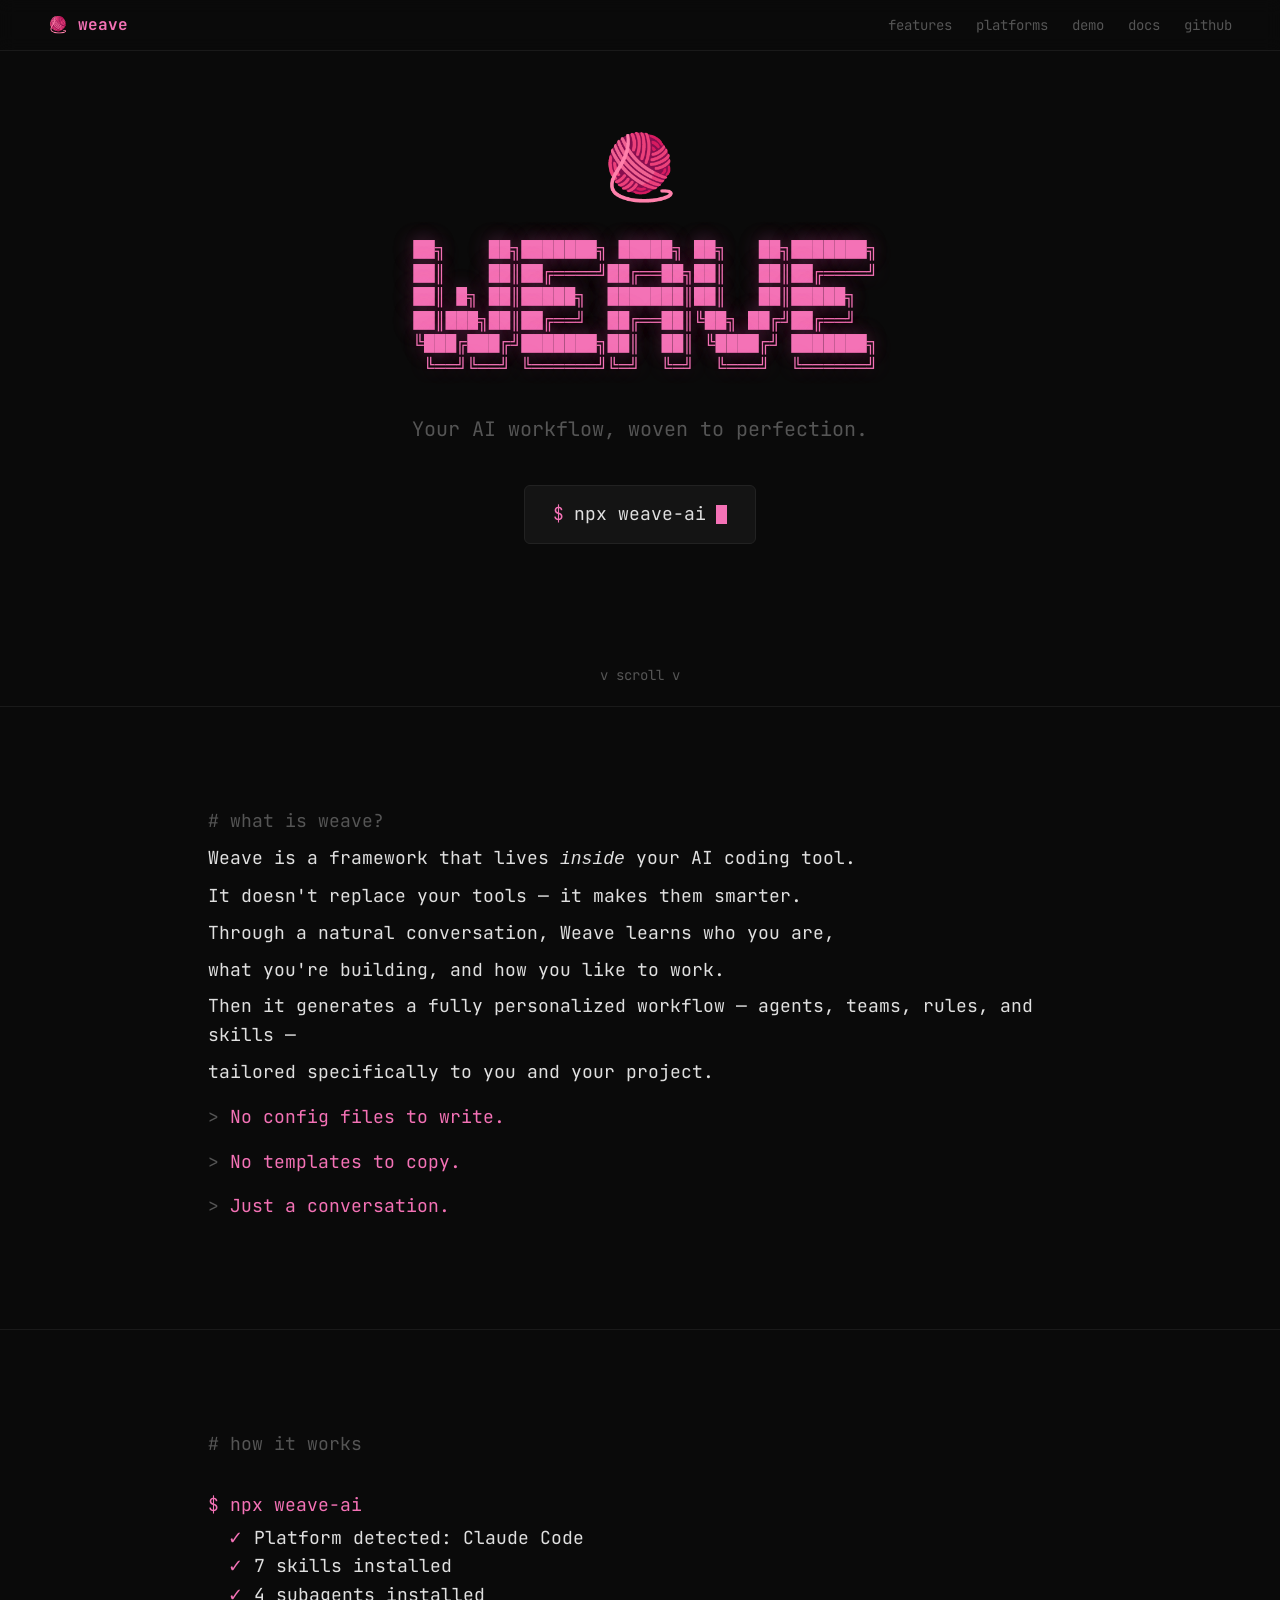
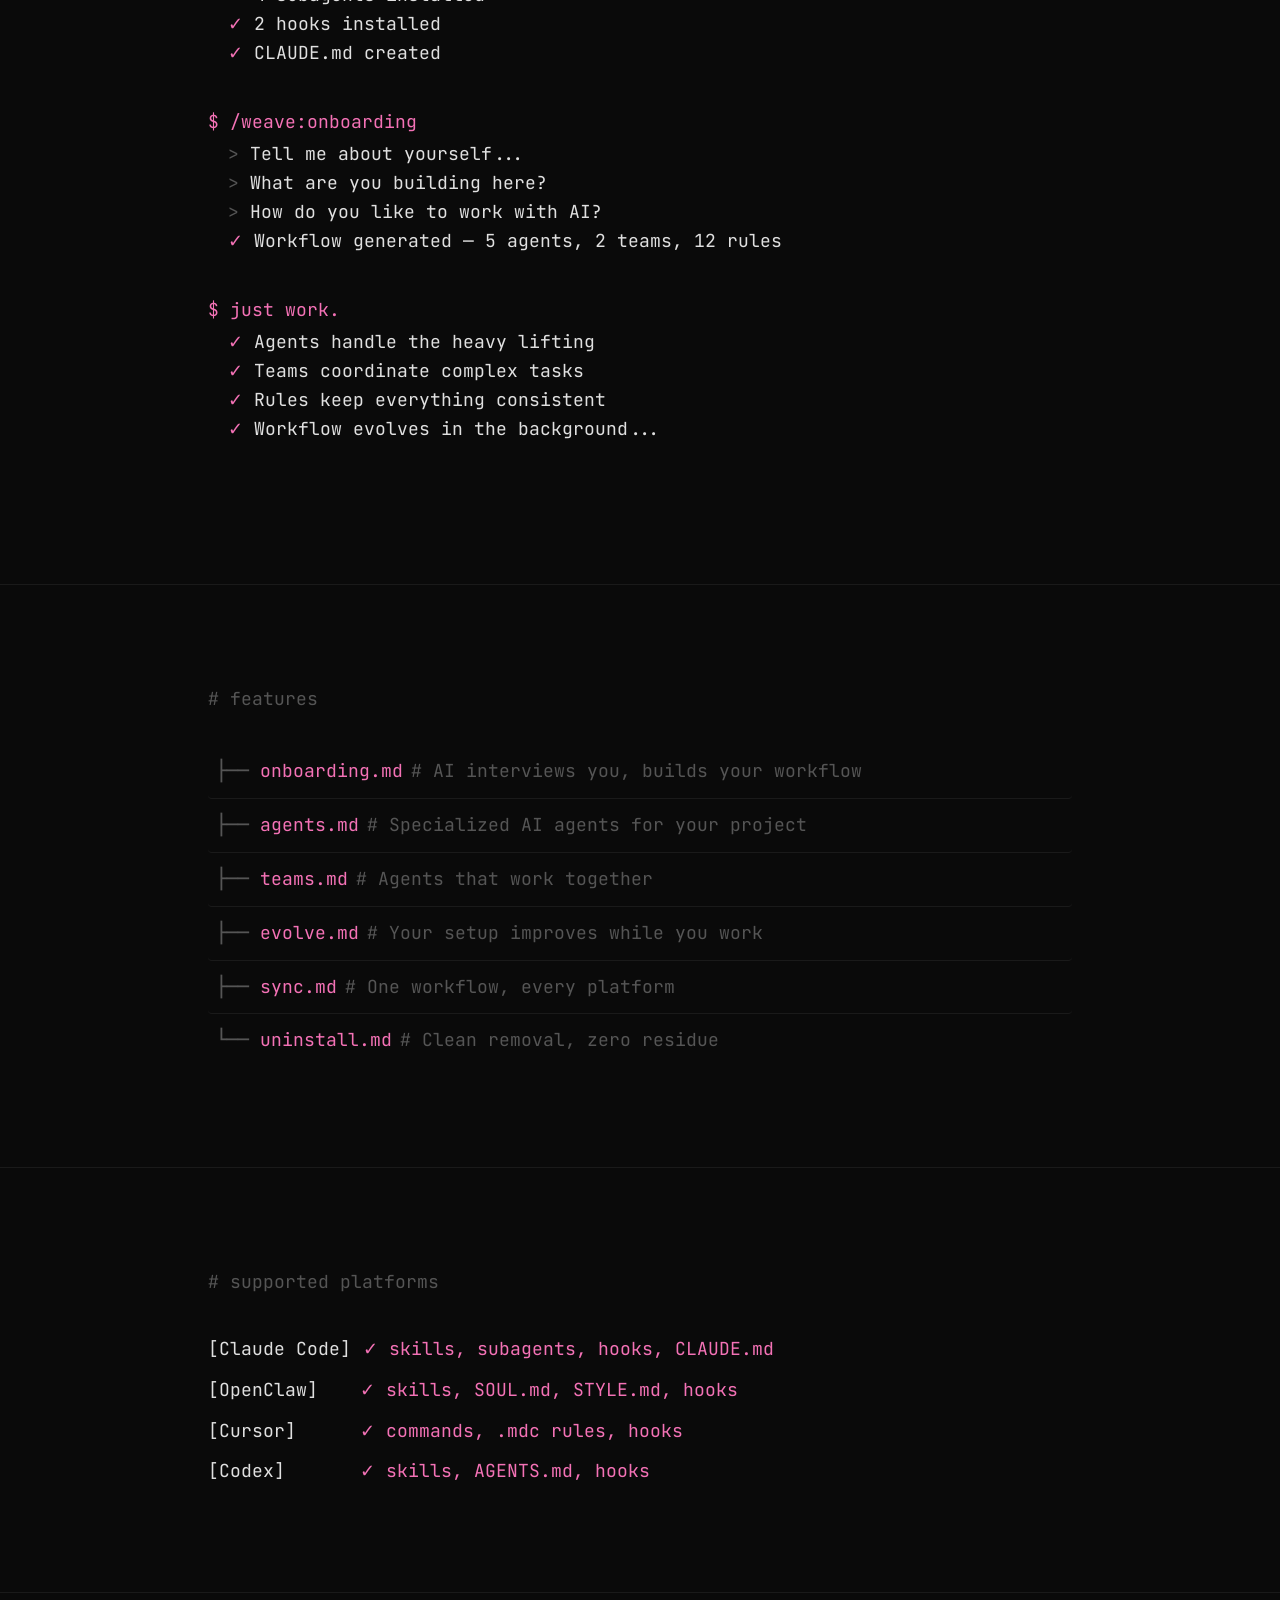
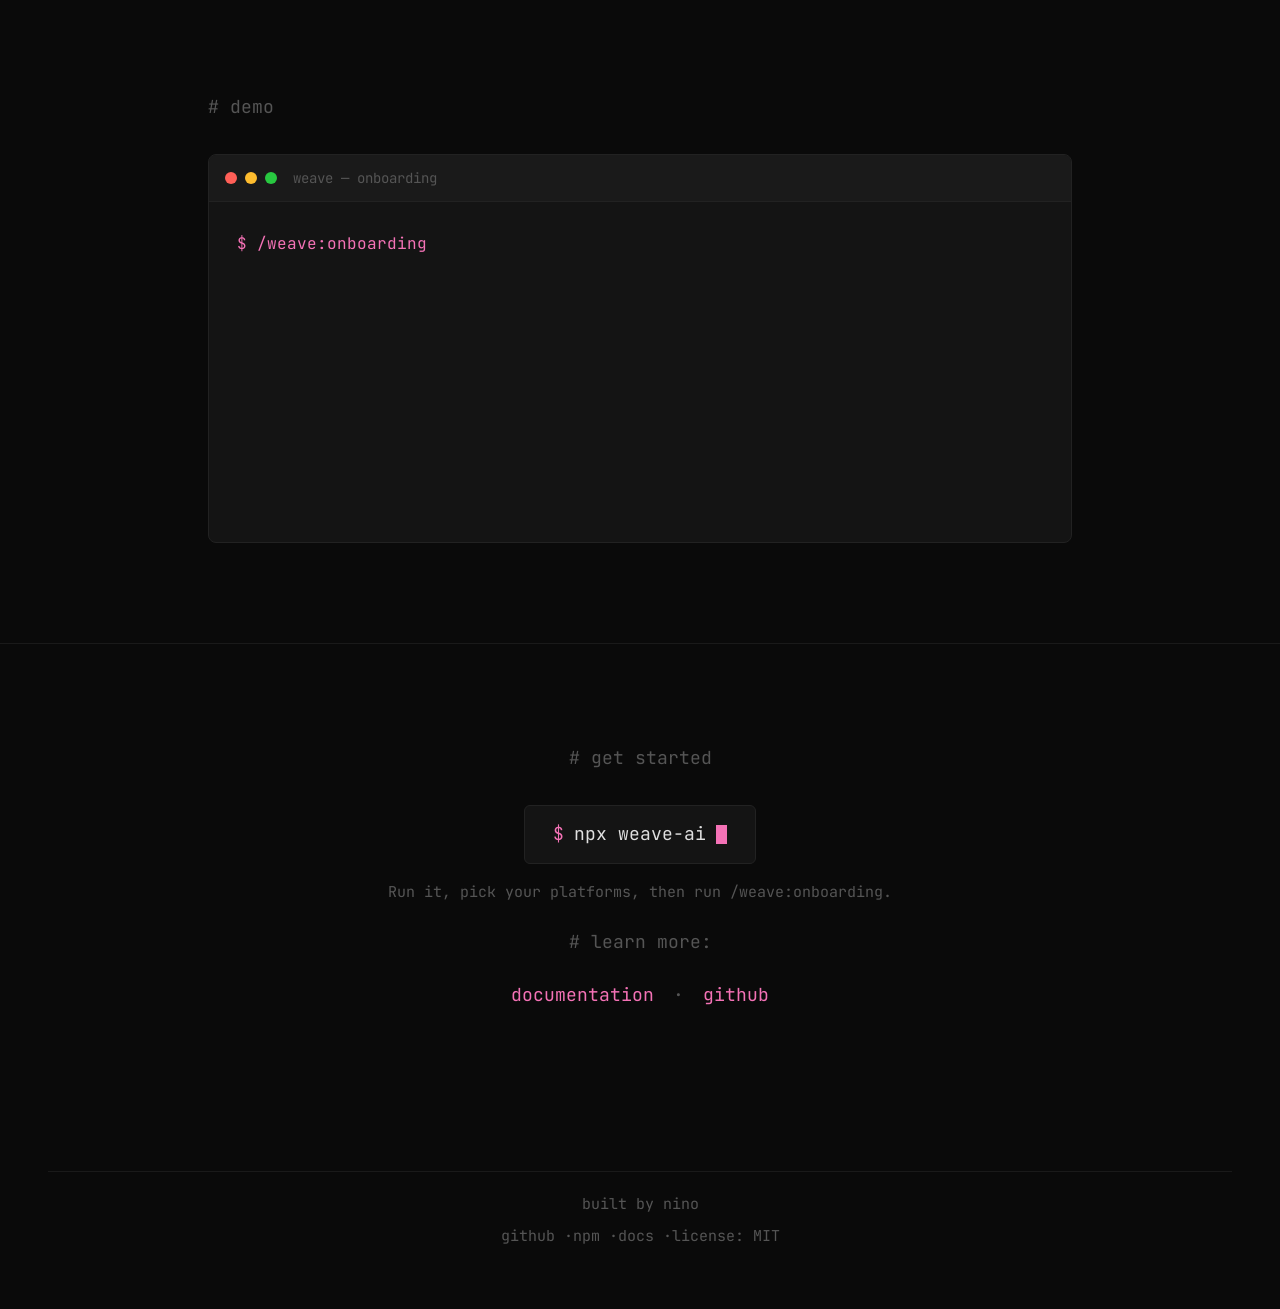
==== commit 4db2b5a7: "feat: rebuild website in terminal style with separate docs page Landing page: original terminal/ASCI" ====
--- a/src/index.html
+++ b/src/index.html
@@ -10,8 +10,6 @@
   <meta property="og:description" content="Your AI workflow, woven to perfection. No config files, no templates — just a conversation.">
   <meta property="og:type" content="website">
   <meta name="twitter:card" content="summary_large_image">
-  <meta name="twitter:title" content="Weave — AI Workflow Framework">
-  <meta name="twitter:description" content="Your AI workflow, woven to perfection.">
 
   <meta name="theme-color" content="#0a0a0a">
   <link rel="preconnect" href="https://fonts.googleapis.com">
@@ -23,23 +21,27 @@
 
   <!-- Nav -->
   <nav class="nav">
-    <a href="/" class="nav-logo">🧶 <span>weave</span></a>
+    <a href="/" class="nav-logo">🧶 weave</a>
     <div class="nav-links">
-      <a href="#how-it-works">how it works</a>
       <a href="#features">features</a>
       <a href="#platforms">platforms</a>
+      <a href="#demo">demo</a>
       <a href="docs.html">docs</a>
-      <a href="https://github.com/ninodinoo/weave" target="_blank" rel="noopener">github ↗</a>
+      <a href="https://github.com/ninodinoo/weave" target="_blank" rel="noopener">github</a>
     </div>
   </nav>
 
-  <!-- Hero -->
-  <section class="hero">
-    <div class="hero-yarn">🧶</div>
-    <h1 class="hero-title">weave</h1>
-    <p class="hero-tagline">Your AI workflow, woven to perfection.</p>
-    <p class="hero-sub">A framework that lives inside your AI coding tool.<br>It learns how you work and builds the perfect workflow — automatically.</p>
-    <div class="hero-install">
+  <!-- 1. Hero -->
+  <section class="section hero">
+    <pre class="ascii-banner"><span class="yarn-emoji">🧶</span>
+ ██╗    ██╗███████╗ █████╗ ██╗   ██╗███████╗
+ ██║    ██║██╔════╝██╔══██╗██║   ██║██╔════╝
+ ██║ █╗ ██║█████╗  ███████║██║   ██║█████╗
+ ██║███╗██║██╔══╝  ██╔══██║╚██╗ ██╔╝██╔══╝
+ ╚███╔███╔╝███████╗██║  ██║ ╚████╔╝ ███████╗
+  ╚══╝╚══╝ ╚══════╝╚═╝  ╚═╝  ╚═══╝  ╚══════╝</pre>
+    <p class="tagline">Your AI workflow, woven to perfection.</p>
+    <div class="install-cmd">
       <button class="cmd" data-copy="npx weave-ai">
         <span class="prompt">$</span>
         <span>npx weave-ai</span>
@@ -47,80 +49,130 @@
         <span class="copied-tooltip">copied!</span>
       </button>
     </div>
-    <div class="hero-scroll">↓</div>
-  </section>
-
-  <!-- How it works -->
-  <section id="how-it-works" class="section fade-in">
-    <h2 class="section-heading">How it works</h2>
-    <div class="steps">
-      <div class="step-card">
-        <div class="step-number">01</div>
-        <div class="step-content">
-          <h3>Install</h3>
-          <div class="step-cmd">$ npx weave-ai</div>
-          <p>One command. Weave detects your AI tools, installs native skills, agents, and hooks for each platform.</p>
-        </div>
-      </div>
-      <div class="step-card">
-        <div class="step-number">02</div>
-        <div class="step-content">
-          <h3>Onboard</h3>
-          <div class="step-cmd">$ /weave:onboarding</div>
-          <p>A short conversation. Weave learns who you are, what you're building, and how you like to work. Then it generates a personalized workflow.</p>
-        </div>
-      </div>
-      <div class="step-card">
-        <div class="step-number">03</div>
-        <div class="step-content">
-          <h3>Work</h3>
-          <div class="step-cmd">$ just work.</div>
-          <p>Agents handle the heavy lifting. Teams coordinate complex tasks. Your workflow evolves in the background as your project grows.</p>
-        </div>
-      </div>
-    </div>
-  </section>
-
-  <!-- Features -->
-  <section id="features" class="section fade-in">
-    <h2 class="section-heading">Features</h2>
-    <div class="feature-grid">
-      <div class="feature-card">
-        <div class="feature-icon">💬</div>
-        <h3>Conversation-based onboarding</h3>
-        <p>No forms, no config files. Weave interviews you and analyzes your codebase to build a workflow that actually fits.</p>
-      </div>
-      <div class="feature-card">
-        <div class="feature-icon">🤖</div>
-        <h3>Custom agents</h3>
-        <p>Specialized AI personas tailored to your stack. A reviewer that knows your ORM, a tester that matches your framework.</p>
-      </div>
-      <div class="feature-card">
-        <div class="feature-icon">👥</div>
-        <h3>Agent teams</h3>
-        <p>Groups of agents with defined workflows. Planner → Coder → Reviewer → Tester — with handoffs and rejection handling.</p>
-      </div>
-      <div class="feature-card">
-        <div class="feature-icon">🔄</div>
-        <h3>Auto-evolution</h3>
-        <p>Hooks track how you work. When patterns change, Weave proposes targeted improvements. Nothing changes without approval.</p>
-      </div>
-      <div class="feature-card">
-        <div class="feature-icon">🔗</div>
-        <h3>Multi-platform sync</h3>
-        <p>One workflow, every AI tool. Set it up once, sync to Claude Code, OpenClaw, Cursor, and Codex in native format.</p>
-      </div>
-      <div class="feature-card">
-        <div class="feature-icon">🚪</div>
-        <h3>Zero lock-in</h3>
-        <p>Don't like it? <code>npx weave-ai uninstall</code> removes everything. Your project stays exactly as it was.</p>
-      </div>
-    </div>
-  </section>
-
-  <!-- Demo -->
+  </section>
+
+  <div class="scroll-indicator">v scroll v</div>
+
+  <div class="divider">---</div>
+
+  <!-- 2. What is Weave? -->
+  <section class="section what-is fade-in">
+    <p class="section-title">what is weave?</p>
+    <p>Weave is a framework that lives <em>inside</em> your AI coding tool.</p>
+    <p>It doesn't replace your tools — it makes them smarter.</p>
+    <p>Through a natural conversation, Weave learns who you are,</p>
+    <p>what you're building, and how you like to work.</p>
+    <p>Then it generates a fully personalized workflow — agents, teams, rules, and skills —</p>
+    <p>tailored specifically to you and your project.</p>
+    <p class="quote">No config files to write.</p>
+    <p class="quote">No templates to copy.</p>
+    <p class="quote">Just a conversation.</p>
+  </section>
+
+  <div class="divider">---</div>
+
+  <!-- 3. How it works -->
+  <section class="section how-it-works fade-in">
+    <p class="section-title">how it works</p>
+
+    <div class="step">
+      <p class="step-cmd">npx weave-ai</p>
+      <div class="step-output">
+        <p class="check">Platform detected: Claude Code</p>
+        <p class="check">7 skills installed</p>
+        <p class="check">4 subagents installed</p>
+        <p class="check">2 hooks installed</p>
+        <p class="check">CLAUDE.md created</p>
+      </div>
+    </div>
+
+    <div class="step">
+      <p class="step-cmd">/weave:onboarding</p>
+      <div class="step-output">
+        <p class="arrow">Tell me about yourself...</p>
+        <p class="arrow">What are you building here?</p>
+        <p class="arrow">How do you like to work with AI?</p>
+        <p class="check">Workflow generated — 5 agents, 2 teams, 12 rules</p>
+      </div>
+    </div>
+
+    <div class="step">
+      <p class="step-cmd">just work.</p>
+      <div class="step-output">
+        <p class="check">Agents handle the heavy lifting</p>
+        <p class="check">Teams coordinate complex tasks</p>
+        <p class="check">Rules keep everything consistent</p>
+        <p class="check">Workflow evolves in the background...</p>
+      </div>
+    </div>
+  </section>
+
+  <div class="divider">---</div>
+
+  <!-- 4. Features -->
+  <section id="features" class="section features fade-in">
+    <p class="section-title">features</p>
+
+    <div class="tree-item" onclick="this.classList.toggle('open')">
+      <span class="tree-prefix">├── </span><span class="tree-file">onboarding.md</span><span class="tree-comment"># AI interviews you, builds your workflow</span>
+      <div class="tree-desc">A natural conversation that understands your role, your project, and your preferences. No forms, no config — just talk. Weave analyzes your codebase too, so it knows what you're working with.</div>
+    </div>
+
+    <div class="tree-item" onclick="this.classList.toggle('open')">
+      <span class="tree-prefix">├── </span><span class="tree-file">agents.md</span><span class="tree-comment"># Specialized AI agents for your project</span>
+      <div class="tree-desc">Custom agents tailored to your stack — a reviewer that knows your ORM patterns, a planner that understands your architecture, a tester that matches your testing style. Each agent has one job and does it well.</div>
+    </div>
+
+    <div class="tree-item" onclick="this.classList.toggle('open')">
+      <span class="tree-prefix">├── </span><span class="tree-file">teams.md</span><span class="tree-comment"># Agents that work together</span>
+      <div class="tree-desc">Groups of agents with defined workflows. Your feature-dev team: Planner breaks it down, Coder implements, Reviewer checks quality, Tester validates. With clear handoffs and rejection handling.</div>
+    </div>
+
+    <div class="tree-item" onclick="this.classList.toggle('open')">
+      <span class="tree-prefix">├── </span><span class="tree-file">evolve.md</span><span class="tree-comment"># Your setup improves while you work</span>
+      <div class="tree-desc">Hooks track how you work in the background. When patterns emerge — new frameworks, repeated tasks, shifting focus — Weave proposes targeted improvements. Nothing changes without your approval.</div>
+    </div>
+
+    <div class="tree-item" onclick="this.classList.toggle('open')">
+      <span class="tree-prefix">├── </span><span class="tree-file">sync.md</span><span class="tree-comment"># One workflow, every platform</span>
+      <div class="tree-desc">Your workflow works across Claude Code, OpenClaw, Cursor, and Codex. Set it up once, sync everywhere. Each platform gets native-format files — no compatibility hacks.</div>
+    </div>
+
+    <div class="tree-item" onclick="this.classList.toggle('open')">
+      <span class="tree-prefix">└── </span><span class="tree-file">uninstall.md</span><span class="tree-comment"># Clean removal, zero residue</span>
+      <div class="tree-desc">Don't like it? npx weave-ai uninstall removes everything — every file, every config, every hook. Leaves your project exactly as it was. No lock-in, no leftovers.</div>
+    </div>
+  </section>
+
+  <div class="divider">---</div>
+
+  <!-- 5. Platforms -->
+  <section id="platforms" class="section platforms fade-in">
+    <p class="section-title">supported platforms</p>
+
+    <div class="platform">
+      <span class="platform-name">[Claude Code]</span>
+      <span class="platform-status ready">&#10003; skills, subagents, hooks, CLAUDE.md</span>
+    </div>
+    <div class="platform">
+      <span class="platform-name">[OpenClaw]</span>
+      <span class="platform-status ready">&#10003; skills, SOUL.md, STYLE.md, hooks</span>
+    </div>
+    <div class="platform">
+      <span class="platform-name">[Cursor]</span>
+      <span class="platform-status ready">&#10003; commands, .mdc rules, hooks</span>
+    </div>
+    <div class="platform">
+      <span class="platform-name">[Codex]</span>
+      <span class="platform-status ready">&#10003; skills, AGENTS.md, hooks</span>
+    </div>
+  </section>
+
+  <div class="divider">---</div>
+
+  <!-- 6. Demo -->
   <section id="demo" class="section fade-in">
-    <h2 class="section-heading">See it in action</h2>
+    <p class="section-title">demo</p>
     <div class="demo-window">
       <div class="demo-titlebar">
         <span class="demo-dot red"></span>
@@ -132,77 +184,33 @@
     </div>
   </section>
 
-  <!-- Platforms -->
-  <section id="platforms" class="section fade-in">
-    <h2 class="section-heading">Supported platforms</h2>
-    <div class="platform-grid">
-      <div class="platform-card">
-        <h3>Claude Code</h3>
-        <ul>
-          <li>7 skills</li>
-          <li>4 subagents</li>
-          <li>2 hooks</li>
-          <li>CLAUDE.md integration</li>
-        </ul>
-        <span class="platform-badge">✓ full support</span>
-      </div>
-      <div class="platform-card">
-        <h3>OpenClaw</h3>
-        <ul>
-          <li>7 sub-skills</li>
-          <li>SKILL.md + SOUL.md + STYLE.md</li>
-          <li>2 hooks</li>
-          <li>AGENTS.md integration</li>
-        </ul>
-        <span class="platform-badge">✓ full support</span>
-      </div>
-      <div class="platform-card">
-        <h3>Cursor</h3>
-        <ul>
-          <li>7 commands</li>
-          <li>weave.mdc rules</li>
-          <li>hooks.json + 2 hooks</li>
-          <li>Native .cursor/ structure</li>
-        </ul>
-        <span class="platform-badge">✓ full support</span>
-      </div>
-      <div class="platform-card">
-        <h3>Codex</h3>
-        <ul>
-          <li>7 skills</li>
-          <li>AGENTS.md</li>
-          <li>hooks.json + 2 hooks</li>
-          <li>Native .codex/ structure</li>
-        </ul>
-        <span class="platform-badge">✓ full support</span>
-      </div>
-    </div>
-  </section>
-
-  <!-- CTA -->
-  <section class="section cta fade-in">
-    <h2 class="section-heading">Get started</h2>
-    <button class="cmd cmd-large" data-copy="npx weave-ai">
+  <div class="divider">---</div>
+
+  <!-- 7. Get Started -->
+  <section class="section get-started fade-in">
+    <p class="section-title">get started</p>
+    <button class="cmd" data-copy="npx weave-ai">
       <span class="prompt">$</span>
       <span>npx weave-ai</span>
       <span class="cursor"></span>
       <span class="copied-tooltip">copied!</span>
     </button>
-    <p class="cta-hint">Install, pick your platforms, then run <code>/weave:onboarding</code>.</p>
-    <div class="cta-links">
-      <a href="docs.html" class="cta-link">read the docs</a>
-      <a href="https://github.com/ninodinoo/weave" target="_blank" rel="noopener" class="cta-link">view on github ↗</a>
-    </div>
+    <p style="margin-top: 16px; color: var(--dimmed); font-size: 15px;">Run it, pick your platforms, then run /weave:onboarding.</p>
+    <p class="comment" style="margin-top: 24px;">learn more:</p>
+    <a href="docs.html" class="github-link">documentation</a>
+    <span style="color: var(--dimmed); margin: 0 8px;">·</span>
+    <a href="https://github.com/ninodinoo/weave" class="github-link" target="_blank" rel="noopener">github</a>
   </section>
 
   <!-- Footer -->
   <footer class="footer">
-    <p>built by <a href="https://github.com/ninodinoo" target="_blank" rel="noopener">nino</a></p>
+    <div class="divider">---</div>
+    <p style="margin-top: 20px;">built by nino</p>
     <div class="footer-links">
       <a href="https://github.com/ninodinoo/weave" target="_blank" rel="noopener">github</a>
       <a href="https://www.npmjs.com/package/weave-ai" target="_blank" rel="noopener">npm</a>
       <a href="docs.html">docs</a>
-      <a href="#">MIT license</a>
+      <a href="#">license: MIT</a>
     </div>
   </footer>
 
--- a/src/styles/terminal.css
+++ b/src/styles/terminal.css
@@ -1,174 +1,47 @@
-@import url('https://fonts.googleapis.com/css2?family=JetBrains+Mono:wght@400;500;700&display=swap');
-@import url('https://fonts.googleapis.com/css2?family=Inter:wght@400;500;600;700&display=swap');
+@import url('https://fonts.googleapis.com/css2?family=JetBrains+Mono:wght@400;700&display=swap');
 
 :root {
   --bg: #0a0a0a;
-  --bg-card: #111111;
-  --bg-hover: #181818;
-  --border: #1e1e1e;
-  --border-hover: #333;
-  --text: #d4d4d4;
-  --text-secondary: #888;
-  --text-dimmed: #555;
+  --text: #e0e0e0;
   --accent: #f472b6;
-  --accent-glow: rgba(244, 114, 182, 0.15);
-  --accent-glow-strong: rgba(244, 114, 182, 0.3);
-  --font-mono: 'JetBrains Mono', 'Fira Code', monospace;
-  --font-sans: 'Inter', -apple-system, BlinkMacSystemFont, sans-serif;
+  --dimmed: #555555;
+  --font: 'JetBrains Mono', 'Fira Code', monospace;
 }
 
 body {
   background: var(--bg);
   color: var(--text);
-  font-family: var(--font-sans);
-  font-size: 16px;
+  font-family: var(--font);
+  font-size: 18px;
   overflow-x: hidden;
 }
 
-/* ═══════════════════════════════
-   Navigation
-   ═══════════════════════════════ */
-
-.nav {
-  position: fixed;
-  top: 0;
-  left: 0;
-  right: 0;
-  z-index: 100;
-  background: rgba(10, 10, 10, 0.85);
-  backdrop-filter: blur(12px);
-  -webkit-backdrop-filter: blur(12px);
-  border-bottom: 1px solid var(--border);
-  padding: 0 48px;
-  height: 56px;
-  display: flex;
-  align-items: center;
-  justify-content: space-between;
-}
-
-.nav-logo {
-  font-family: var(--font-mono);
-  font-size: 16px;
-  font-weight: 700;
-  display: flex;
-  align-items: center;
-  gap: 6px;
-}
-
-.nav-logo span {
-  color: var(--accent);
-}
-
-.nav-links {
-  display: flex;
-  gap: 28px;
-  font-size: 14px;
-}
-
-.nav-links a {
-  color: var(--text-secondary);
-  transition: color 0.2s;
-  font-weight: 500;
-}
-
-.nav-links a:hover,
-.nav-links a.nav-active {
-  color: var(--accent);
-}
-
-/* ═══════════════════════════════
-   Hero
-   ═══════════════════════════════ */
-
-.hero {
-  min-height: 100vh;
-  display: flex;
-  flex-direction: column;
-  align-items: center;
-  justify-content: center;
-  text-align: center;
-  padding: 0 24px;
-  position: relative;
-}
-
-.hero-yarn {
-  font-size: 72px;
-  margin-bottom: 16px;
-  line-height: 1;
-}
-
-.hero-title {
-  font-family: var(--font-mono);
-  font-size: clamp(48px, 10vw, 96px);
-  font-weight: 700;
-  color: var(--accent);
-  letter-spacing: -2px;
-  line-height: 1;
-  text-shadow: 0 0 60px var(--accent-glow-strong), 0 0 120px var(--accent-glow);
-}
-
-.hero-tagline {
-  margin-top: 20px;
-  font-size: clamp(18px, 3vw, 24px);
-  color: var(--text);
-  font-weight: 500;
-}
-
-.hero-sub {
-  margin-top: 16px;
-  font-size: 16px;
-  color: var(--text-secondary);
-  line-height: 1.7;
-  max-width: 520px;
-}
-
-.hero-install {
-  margin-top: 40px;
-}
-
-.hero-scroll {
-  position: absolute;
-  bottom: 32px;
-  color: var(--text-dimmed);
-  font-size: 20px;
-  animation: scrollBounce 2s ease-in-out infinite;
-}
-
-@keyframes scrollBounce {
-  0%, 100% { transform: translateY(0); opacity: 0.3; }
-  50% { transform: translateY(10px); opacity: 0.7; }
-}
-
-/* ═══════════════════════════════
-   Sections
-   ═══════════════════════════════ */
+/* --- Layout --- */
 
 .section {
-  max-width: 1080px;
+  max-width: 960px;
   margin: 0 auto;
-  padding: 120px 48px;
-}
-
-.section-heading {
-  font-family: var(--font-mono);
-  font-size: 14px;
-  font-weight: 500;
-  color: var(--accent);
-  text-transform: uppercase;
-  letter-spacing: 3px;
-  margin-bottom: 48px;
-  padding-bottom: 16px;
-  border-bottom: 1px solid var(--border);
-}
-
-/* ═══════════════════════════════
-   Fade-in animation
-   ═══════════════════════════════ */
+  padding: 100px 48px;
+}
+
+.divider {
+  max-width: 100%;
+  margin: 0;
+  padding: 0;
+  border: none;
+  border-top: 1px solid #1a1a1a;
+  height: 0;
+  overflow: hidden;
+  color: transparent;
+  user-select: none;
+}
+
+/* --- Fade-in animation --- */
 
 .fade-in {
   opacity: 0;
-  transform: translateY(24px);
-  transition: opacity 0.7s ease, transform 0.7s ease;
+  transform: translateY(16px);
+  transition: opacity 0.6s ease, transform 0.6s ease;
 }
 
 .fade-in.visible {
@@ -176,35 +49,80 @@
   transform: translateY(0);
 }
 
-/* ═══════════════════════════════
-   Command blocks (copyable)
-   ═══════════════════════════════ */
+/* --- Cursor blink --- */
+
+.cursor {
+  display: inline-block;
+  width: 0.6em;
+  height: 1.1em;
+  background: var(--accent);
+  vertical-align: text-bottom;
+  animation: blink 1s step-end infinite;
+}
+
+@keyframes blink {
+  0%, 100% { opacity: 1; }
+  50% { opacity: 0; }
+}
+
+/* --- Hero --- */
+
+.hero {
+  padding-top: 140px;
+  padding-bottom: 120px;
+  text-align: center;
+}
+
+.hero .ascii-banner {
+  font-size: clamp(8px, 2.8vw, 18px);
+  line-height: 1.3;
+  color: var(--accent);
+  white-space: pre;
+  display: inline-block;
+  text-align: left;
+  text-shadow: 0 0 20px rgba(244, 114, 182, 0.3), 0 0 40px rgba(244, 114, 182, 0.1);
+}
+
+.hero .ascii-banner .yarn-emoji {
+  font-size: clamp(32px, 6vw, 64px);
+  display: block;
+  text-align: center;
+  margin-bottom: 12px;
+  text-shadow: none;
+  line-height: 1;
+}
+
+.hero .tagline {
+  margin-top: 32px;
+  font-size: 20px;
+  color: var(--dimmed);
+}
+
+.hero .install-cmd {
+  margin-top: 40px;
+  display: inline-block;
+}
+
+/* --- Command blocks (copyable) --- */
 
 .cmd {
   display: inline-flex;
   align-items: center;
   gap: 10px;
-  background: var(--bg-card);
-  border: 1px solid var(--border);
-  border-radius: 8px;
+  background: #141414;
+  border: 1px solid #222;
+  border-radius: 6px;
   padding: 14px 28px;
-  font-family: var(--font-mono);
-  font-size: 16px;
+  font-family: var(--font);
+  font-size: 18px;
   cursor: pointer;
-  transition: border-color 0.2s, background 0.2s, box-shadow 0.2s;
+  transition: border-color 0.2s, background 0.2s;
   position: relative;
-  color: var(--text);
 }
 
 .cmd:hover {
   border-color: var(--accent);
-  background: var(--bg-hover);
-  box-shadow: 0 0 20px var(--accent-glow);
-}
-
-.cmd-large {
-  padding: 18px 36px;
-  font-size: 18px;
+  background: #1a1a1a;
 }
 
 .cmd .prompt {
@@ -222,7 +140,7 @@
   font-size: 13px;
   font-weight: 700;
   padding: 6px 14px;
-  border-radius: 6px;
+  border-radius: 4px;
   opacity: 0;
   pointer-events: none;
   transition: opacity 0.3s, transform 0.3s;
@@ -233,200 +151,137 @@
   transform: translateX(-50%) translateY(0);
 }
 
-/* ═══════════════════════════════
-   Cursor blink
-   ═══════════════════════════════ */
-
-.cursor {
-  display: inline-block;
-  width: 0.55em;
-  height: 1.1em;
-  background: var(--accent);
-  vertical-align: text-bottom;
-  animation: blink 1s step-end infinite;
-  border-radius: 1px;
-}
-
-@keyframes blink {
-  0%, 100% { opacity: 1; }
-  50% { opacity: 0; }
-}
-
-/* ═══════════════════════════════
-   Steps (How it works)
-   ═══════════════════════════════ */
-
-.steps {
+/* --- Comment style --- */
+
+.comment {
+  color: var(--dimmed);
+}
+
+.comment::before {
+  content: '# ';
+  color: var(--dimmed);
+}
+
+/* --- Section: What is Weave --- */
+
+.what-is p {
+  margin-bottom: 8px;
+}
+
+.what-is .quote {
+  color: var(--accent);
+  margin-top: 16px;
+}
+
+.what-is .quote::before {
+  content: '> ';
+  color: var(--dimmed);
+}
+
+/* --- Section: How it works --- */
+
+.how-it-works .step {
+  margin-bottom: 40px;
+}
+
+.how-it-works .step-cmd {
+  color: var(--accent);
+  margin-bottom: 4px;
+}
+
+.how-it-works .step-cmd::before {
+  content: '$ ';
+}
+
+.how-it-works .step-output {
+  padding-left: 20px;
+}
+
+.how-it-works .check::before {
+  content: '\2713  ';
+  color: var(--accent);
+}
+
+.how-it-works .arrow::before {
+  content: '> ';
+  color: var(--dimmed);
+}
+
+/* --- Section: Features (file tree) --- */
+
+.features .tree-item {
+  padding: 12px 8px;
+  cursor: pointer;
+  user-select: none;
+  border-bottom: 1px solid #1a1a1a;
+  border-radius: 4px;
+  transition: background 0.2s;
+}
+
+.features .tree-item:hover {
+  background: #141414;
+}
+
+.features .tree-item:last-child {
+  border-bottom: none;
+}
+
+.features .tree-prefix {
+  color: var(--dimmed);
+  user-select: none;
+}
+
+.features .tree-file {
+  color: var(--accent);
+}
+
+.features .tree-comment {
+  color: var(--dimmed);
+  margin-left: 8px;
+}
+
+.features .tree-desc {
+  max-height: 0;
+  overflow: hidden;
+  transition: max-height 0.3s ease, padding 0.3s ease;
+  padding-left: 28px;
+  color: var(--dimmed);
+  font-size: 15px;
+  line-height: 1.7;
+}
+
+.features .tree-item.open .tree-desc {
+  max-height: 120px;
+  padding-top: 8px;
+  padding-bottom: 4px;
+}
+
+/* --- Section: Platforms --- */
+
+.platforms .platform {
+  padding: 6px 0;
   display: flex;
-  flex-direction: column;
-  gap: 24px;
-}
-
-.step-card {
-  display: flex;
-  gap: 24px;
-  padding: 32px;
-  background: var(--bg-card);
-  border: 1px solid var(--border);
-  border-radius: 12px;
-  transition: border-color 0.2s;
-}
-
-.step-card:hover {
-  border-color: var(--border-hover);
-}
-
-.step-number {
-  font-family: var(--font-mono);
-  font-size: 32px;
-  font-weight: 700;
-  color: var(--accent);
-  opacity: 0.3;
-  line-height: 1;
-  flex-shrink: 0;
-  width: 48px;
-}
-
-.step-content h3 {
-  font-family: var(--font-mono);
-  font-size: 18px;
-  font-weight: 700;
-  color: var(--text);
-  margin-bottom: 8px;
-}
-
-.step-content .step-cmd {
-  font-family: var(--font-mono);
-  font-size: 14px;
-  color: var(--accent);
-  margin-bottom: 12px;
-}
-
-.step-content p {
-  color: var(--text-secondary);
-  line-height: 1.7;
-  font-size: 15px;
-}
-
-/* ═══════════════════════════════
-   Feature grid
-   ═══════════════════════════════ */
-
-.feature-grid {
-  display: grid;
-  grid-template-columns: repeat(auto-fit, minmax(300px, 1fr));
-  gap: 20px;
-}
-
-.feature-card {
-  padding: 28px;
-  background: var(--bg-card);
-  border: 1px solid var(--border);
-  border-radius: 12px;
-  transition: border-color 0.2s;
-}
-
-.feature-card:hover {
-  border-color: var(--border-hover);
-}
-
-.feature-icon {
-  font-size: 28px;
-  margin-bottom: 16px;
-}
-
-.feature-card h3 {
-  font-size: 16px;
-  font-weight: 600;
-  color: var(--text);
-  margin-bottom: 8px;
-}
-
-.feature-card p {
-  font-size: 14px;
-  color: var(--text-secondary);
-  line-height: 1.7;
-}
-
-.feature-card code {
-  font-family: var(--font-mono);
-  font-size: 13px;
-  background: var(--bg);
-  border: 1px solid var(--border);
-  padding: 2px 6px;
-  border-radius: 4px;
-  color: var(--accent);
-}
-
-/* ═══════════════════════════════
-   Platform grid
-   ═══════════════════════════════ */
-
-.platform-grid {
-  display: grid;
-  grid-template-columns: repeat(auto-fit, minmax(220px, 1fr));
-  gap: 20px;
-}
-
-.platform-card {
-  padding: 28px;
-  background: var(--bg-card);
-  border: 1px solid var(--border);
-  border-radius: 12px;
-  transition: border-color 0.2s;
-}
-
-.platform-card:hover {
-  border-color: var(--border-hover);
-}
-
-.platform-card h3 {
-  font-family: var(--font-mono);
-  font-size: 16px;
-  font-weight: 700;
-  color: var(--text);
-  margin-bottom: 16px;
-}
-
-.platform-card ul {
-  list-style: none;
-  margin-bottom: 16px;
-}
-
-.platform-card li {
-  font-size: 14px;
-  color: var(--text-secondary);
-  padding: 3px 0;
-  padding-left: 16px;
-  position: relative;
-}
-
-.platform-card li::before {
-  content: '·';
-  position: absolute;
-  left: 0;
-  color: var(--text-dimmed);
-}
-
-.platform-badge {
-  font-family: var(--font-mono);
-  font-size: 12px;
-  color: var(--accent);
-  border: 1px solid var(--accent);
-  border-radius: 20px;
-  padding: 4px 12px;
-  display: inline-block;
-  opacity: 0.8;
-}
-
-/* ═══════════════════════════════
-   Demo
-   ═══════════════════════════════ */
+  gap: 12px;
+}
+
+.platforms .platform-name {
+  min-width: 140px;
+}
+
+.platforms .platform-status.ready {
+  color: var(--accent);
+}
+
+.platforms .platform-status.soon {
+  color: var(--dimmed);
+}
+
+/* --- Section: Demo --- */
 
 .demo-window {
-  background: var(--bg-card);
-  border: 1px solid var(--border);
-  border-radius: 12px;
+  background: #141414;
+  border: 1px solid #222;
+  border-radius: 8px;
   overflow: hidden;
 }
 
@@ -434,9 +289,9 @@
   display: flex;
   align-items: center;
   gap: 8px;
-  padding: 14px 18px;
-  background: #161616;
-  border-bottom: 1px solid var(--border);
+  padding: 12px 16px;
+  background: #1a1a1a;
+  border-bottom: 1px solid #222;
 }
 
 .demo-dot {
@@ -451,228 +306,274 @@
 
 .demo-title {
   margin-left: 8px;
-  font-family: var(--font-mono);
-  font-size: 13px;
-  color: var(--text-dimmed);
+  font-size: 14px;
+  color: var(--dimmed);
 }
 
 .demo-body {
   padding: 28px;
   min-height: 340px;
-  font-family: var(--font-mono);
-  font-size: 15px;
+  font-size: 16px;
   line-height: 1.8;
   white-space: pre-wrap;
 }
 
-.demo-body .demo-prompt { color: var(--accent); }
-.demo-body .demo-input { color: var(--text); }
-.demo-body .demo-output { color: var(--text-secondary); }
-.demo-body .demo-check { color: var(--accent); }
-
-/* ═══════════════════════════════
-   CTA
-   ═══════════════════════════════ */
-
-.cta {
+.demo-body .demo-prompt {
+  color: var(--accent);
+}
+
+.demo-body .demo-input {
+  color: var(--text);
+}
+
+.demo-body .demo-output {
+  color: var(--dimmed);
+}
+
+.demo-body .demo-check {
+  color: var(--accent);
+}
+
+/* --- Section: Get Started --- */
+
+.get-started {
   text-align: center;
 }
 
-.cta-hint {
+.get-started .comment {
   margin-top: 20px;
-  color: var(--text-secondary);
-  font-size: 15px;
-}
-
-.cta-hint code {
-  font-family: var(--font-mono);
-  font-size: 14px;
-  color: var(--accent);
-  background: var(--bg-card);
-  border: 1px solid var(--border);
-  padding: 2px 8px;
-  border-radius: 4px;
-}
-
-.cta-links {
+}
+
+.get-started .github-link {
+  display: inline-block;
   margin-top: 24px;
-  display: flex;
-  gap: 20px;
-  justify-content: center;
-}
-
-.cta-link {
-  font-family: var(--font-mono);
-  font-size: 14px;
-  color: var(--text-secondary);
+  color: var(--accent);
   border-bottom: 1px solid transparent;
-  transition: color 0.2s, border-color 0.2s;
-  padding-bottom: 2px;
-}
-
-.cta-link:hover {
-  color: var(--accent);
+  transition: border-color 0.2s;
+}
+
+.get-started .github-link:hover {
   border-bottom-color: var(--accent);
 }
 
-/* ═══════════════════════════════
-   Footer
-   ═══════════════════════════════ */
+/* --- Footer --- */
 
 .footer {
   text-align: center;
-  padding: 48px;
-  border-top: 1px solid var(--border);
-  color: var(--text-dimmed);
+  padding: 60px 48px;
+  color: var(--dimmed);
+  font-size: 15px;
+}
+
+.footer a {
+  color: var(--dimmed);
+  transition: color 0.2s;
+}
+
+.footer a:hover {
+  color: var(--accent);
+}
+
+.footer .footer-links {
+  margin-top: 8px;
+}
+
+.footer .footer-links a + a::before {
+  content: ' \00B7 ';
+  color: var(--dimmed);
+}
+
+/* --- Section titles --- */
+
+.section-title {
+  color: var(--dimmed);
+  margin-bottom: 32px;
+  font-size: 18px;
+  font-weight: 400;
+}
+
+.section-title::before {
+  content: '# ';
+}
+
+/* --- Scroll indicator --- */
+
+.scroll-indicator {
+  text-align: center;
+  padding-bottom: 20px;
+  animation: scrollBounce 2s ease-in-out infinite;
+  color: var(--dimmed);
   font-size: 14px;
-}
-
-.footer a {
-  color: var(--text-dimmed);
+  user-select: none;
+}
+
+@keyframes scrollBounce {
+  0%, 100% { transform: translateY(0); opacity: 0.4; }
+  50% { transform: translateY(8px); opacity: 0.8; }
+}
+
+/* --- Navigation --- */
+
+.nav {
+  position: fixed;
+  top: 0;
+  left: 0;
+  right: 0;
+  z-index: 100;
+  background: rgba(10, 10, 10, 0.9);
+  backdrop-filter: blur(8px);
+  border-bottom: 1px solid #1a1a1a;
+  padding: 12px 48px;
+  display: flex;
+  align-items: center;
+  justify-content: space-between;
+}
+
+.nav-logo {
+  font-size: 16px;
+  font-weight: 700;
+  color: var(--accent);
+}
+
+.nav-links {
+  display: flex;
+  gap: 24px;
+  font-size: 14px;
+}
+
+.nav-links a {
+  color: var(--dimmed);
   transition: color 0.2s;
 }
 
-.footer a:hover {
-  color: var(--accent);
-}
-
-.footer-links {
-  margin-top: 8px;
-  display: flex;
-  gap: 20px;
-  justify-content: center;
-}
-
-/* ═══════════════════════════════
-   Docs Layout
-   ═══════════════════════════════ */
+.nav-links a:hover,
+.nav-links a.nav-active {
+  color: var(--accent);
+}
+
+/* --- Docs Layout --- */
 
 .docs-layout {
   display: flex;
-  max-width: 1200px;
+  max-width: 1100px;
   margin: 0 auto;
   padding-top: 56px;
   min-height: 100vh;
 }
 
 .docs-sidebar {
-  width: 240px;
+  width: 220px;
   flex-shrink: 0;
-  border-right: 1px solid var(--border);
+  border-right: 1px solid #1a1a1a;
 }
 
 .docs-sidebar-inner {
   position: sticky;
   top: 56px;
-  padding: 32px 24px;
+  padding: 32px 20px;
   height: calc(100vh - 56px);
   overflow-y: auto;
 }
 
 .docs-sidebar-title {
-  font-family: var(--font-mono);
-  font-size: 12px;
-  font-weight: 500;
-  color: var(--text-dimmed);
-  text-transform: uppercase;
-  letter-spacing: 2px;
+  font-size: 13px;
+  color: var(--dimmed);
   margin-bottom: 20px;
+}
+
+.docs-sidebar-title::before {
+  content: '# ';
 }
 
 .docs-toc {
   display: flex;
   flex-direction: column;
-  gap: 4px;
+  gap: 2px;
 }
 
 .docs-toc-link {
   font-size: 14px;
-  color: var(--text-secondary);
+  color: var(--dimmed);
   padding: 6px 12px;
-  border-radius: 6px;
+  border-radius: 4px;
   border-left: 2px solid transparent;
   transition: all 0.15s;
 }
 
 .docs-toc-link:hover {
   color: var(--text);
-  background: var(--bg-card);
+  background: #141414;
 }
 
 .docs-toc-link.active {
   color: var(--accent);
   border-left-color: var(--accent);
-  background: var(--accent-glow);
+  background: rgba(244, 114, 182, 0.05);
 }
 
 .docs-content {
   flex: 1;
   min-width: 0;
-  padding: 48px 64px 120px;
-}
-
-/* ═══════════════════════════════
-   Docs Sections
-   ═══════════════════════════════ */
+  padding: 48px 56px 120px;
+}
+
+/* --- Docs Sections --- */
 
 .docs-section {
-  margin-bottom: 80px;
+  margin-bottom: 72px;
   scroll-margin-top: 80px;
 }
 
 .docs-section h2 {
-  font-family: var(--font-mono);
-  font-size: 24px;
+  color: var(--accent);
+  font-size: 20px;
   font-weight: 700;
+  margin-bottom: 24px;
+  padding-bottom: 8px;
+  border-bottom: 1px solid #1a1a1a;
+}
+
+.docs-section h2::before {
+  content: '## ';
+  color: var(--dimmed);
+}
+
+.docs-section h3 {
   color: var(--text);
-  margin-bottom: 24px;
-  padding-bottom: 12px;
-  border-bottom: 1px solid var(--border);
-}
-
-.docs-section h3 {
   font-size: 17px;
-  font-weight: 600;
+  font-weight: 700;
+  margin-top: 32px;
+  margin-bottom: 12px;
+}
+
+.docs-section h3::before {
+  content: '### ';
+  color: var(--dimmed);
+}
+
+.docs-section p {
   color: var(--text);
-  margin-top: 36px;
-  margin-bottom: 12px;
-}
-
-.docs-section p {
-  color: var(--text-secondary);
   line-height: 1.8;
   margin-bottom: 12px;
-  font-size: 15px;
-}
-
-.docs-section p em {
-  color: var(--text);
-  font-style: italic;
-}
-
-.docs-section p strong {
-  color: var(--text);
-  font-weight: 600;
 }
 
 .docs-section ul,
 .docs-section ol {
+  list-style: none;
   margin-bottom: 16px;
-  padding-left: 0;
 }
 
 .docs-section ul li,
 .docs-section ol li {
-  font-size: 15px;
-  color: var(--text-secondary);
-  padding: 4px 0 4px 24px;
+  padding: 4px 0;
+  padding-left: 20px;
   position: relative;
   line-height: 1.7;
 }
 
 .docs-section ul li::before {
-  content: '—';
-  color: var(--text-dimmed);
+  content: '- ';
+  color: var(--dimmed);
   position: absolute;
   left: 0;
 }
@@ -686,33 +587,25 @@
 }
 
 .docs-section ol li::before {
-  content: counter(docs-ol) '.';
-  color: var(--text-dimmed);
+  content: counter(docs-ol) '. ';
+  color: var(--dimmed);
   position: absolute;
   left: 0;
-  font-family: var(--font-mono);
-  font-size: 13px;
-}
-
-.docs-section ul li strong,
-.docs-section ol li strong {
-  color: var(--text);
 }
 
 .docs-section code {
-  font-family: var(--font-mono);
-  background: var(--bg-card);
-  border: 1px solid var(--border);
+  background: #141414;
+  border: 1px solid #222;
   border-radius: 4px;
   padding: 2px 8px;
-  font-size: 0.88em;
+  font-size: 0.9em;
   color: var(--accent);
 }
 
 .docs-section pre {
-  background: var(--bg-card);
-  border: 1px solid var(--border);
-  border-radius: 8px;
+  background: #141414;
+  border: 1px solid #222;
+  border-radius: 6px;
   padding: 20px 24px;
   margin: 16px 0;
   overflow-x: auto;
@@ -725,45 +618,34 @@
   border: none;
   padding: 0;
   color: var(--text);
-  font-size: 14px;
 }
 
 .docs-table {
   width: 100%;
   border-collapse: collapse;
   margin: 16px 0;
+  font-size: 15px;
+}
+
+.docs-table th {
+  text-align: left;
+  color: var(--accent);
+  padding: 8px 16px;
+  border-bottom: 1px solid #333;
   font-size: 14px;
 }
 
-.docs-table thead th {
-  text-align: left;
-  color: var(--text-dimmed);
-  font-family: var(--font-mono);
-  font-size: 12px;
-  font-weight: 500;
-  text-transform: uppercase;
-  letter-spacing: 1px;
-  padding: 10px 16px;
-  border-bottom: 1px solid var(--border-hover);
-}
-
 .docs-table td {
-  padding: 10px 16px;
-  border-bottom: 1px solid var(--border);
-  color: var(--text-secondary);
-}
-
-.docs-table td code {
+  padding: 8px 16px;
+  border-bottom: 1px solid #1a1a1a;
+  color: var(--text);
+}
+
+.docs-table code {
   font-size: 13px;
 }
 
-.docs-table tbody tr:hover {
-  background: var(--bg-card);
-}
-
-/* ═══════════════════════════════
-   Responsive
-   ═══════════════════════════════ */
+/* --- Responsive --- */
 
 @media (max-width: 900px) {
   .docs-layout {
@@ -773,13 +655,13 @@
   .docs-sidebar {
     width: 100%;
     border-right: none;
-    border-bottom: 1px solid var(--border);
+    border-bottom: 1px solid #1a1a1a;
   }
 
   .docs-sidebar-inner {
     position: static;
     height: auto;
-    padding: 20px 24px;
+    padding: 16px 20px;
     overflow-x: auto;
   }
 
@@ -808,82 +690,60 @@
 }
 
 @media (max-width: 600px) {
-  .nav {
-    padding: 0 16px;
-    height: 48px;
-  }
-
-  .nav-links {
-    gap: 16px;
-    font-size: 12px;
-  }
-
-  .hero-yarn {
-    font-size: 48px;
-  }
-
-  .hero-title {
-    font-size: 48px;
-  }
-
-  .hero-sub {
-    font-size: 14px;
-    padding: 0 8px;
-  }
-
   .section {
-    padding: 64px 20px;
-  }
-
-  .step-card {
-    flex-direction: column;
-    gap: 12px;
-    padding: 20px;
-  }
-
-  .step-number {
-    font-size: 24px;
-  }
-
-  .feature-grid {
-    grid-template-columns: 1fr;
-  }
-
-  .platform-grid {
-    grid-template-columns: 1fr;
+    padding: 48px 16px;
+  }
+
+  .hero {
+    padding-top: 64px;
+  }
+
+  .hero .ascii-banner {
+    font-size: clamp(5px, 4vw, 10px);
+  }
+
+  .hero .ascii-banner .yarn-emoji {
+    font-size: clamp(24px, 8vw, 40px);
   }
 
   .cmd {
-    font-size: 14px;
-    padding: 12px 18px;
+    font-size: 13px;
+    padding: 10px 14px;
   }
 
   .demo-body {
     font-size: 12px;
-    padding: 16px;
-    min-height: 240px;
-  }
-
-  .cta-links {
+    padding: 14px;
+    min-height: 220px;
+  }
+
+  .platforms .platform {
     flex-direction: column;
-    align-items: center;
+    gap: 2px;
+  }
+
+  .platforms .platform-name {
+    min-width: unset;
+  }
+
+  .nav {
+    padding: 10px 16px;
+  }
+
+  .nav-links {
     gap: 12px;
+    font-size: 12px;
   }
 
   .docs-content {
     padding: 24px 16px 60px;
   }
 
-  .docs-section h2 {
-    font-size: 20px;
-  }
-
   .docs-table {
     font-size: 12px;
   }
 
-  .docs-table thead th,
-  .docs-table td {
-    padding: 8px 10px;
-  }
-}
+  .docs-table th, .docs-table td {
+    padding: 6px 8px;
+  }
+}
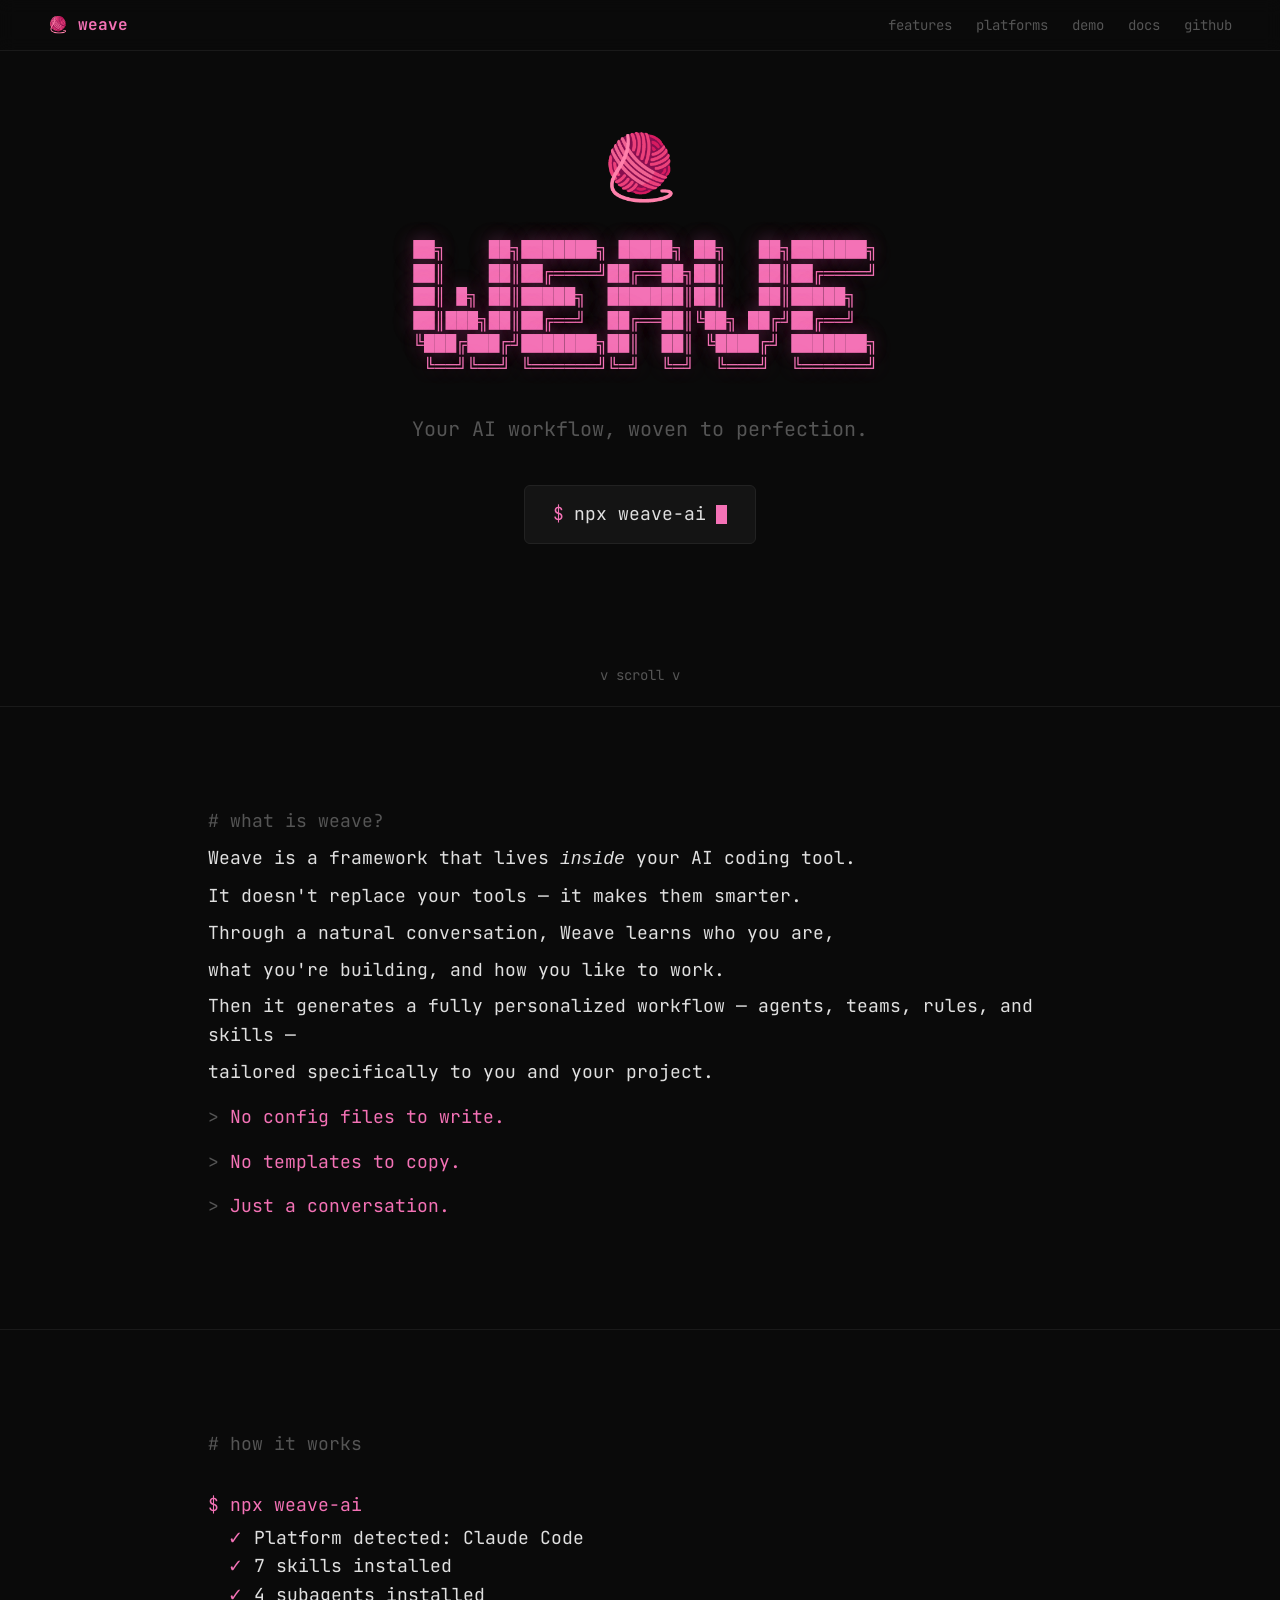
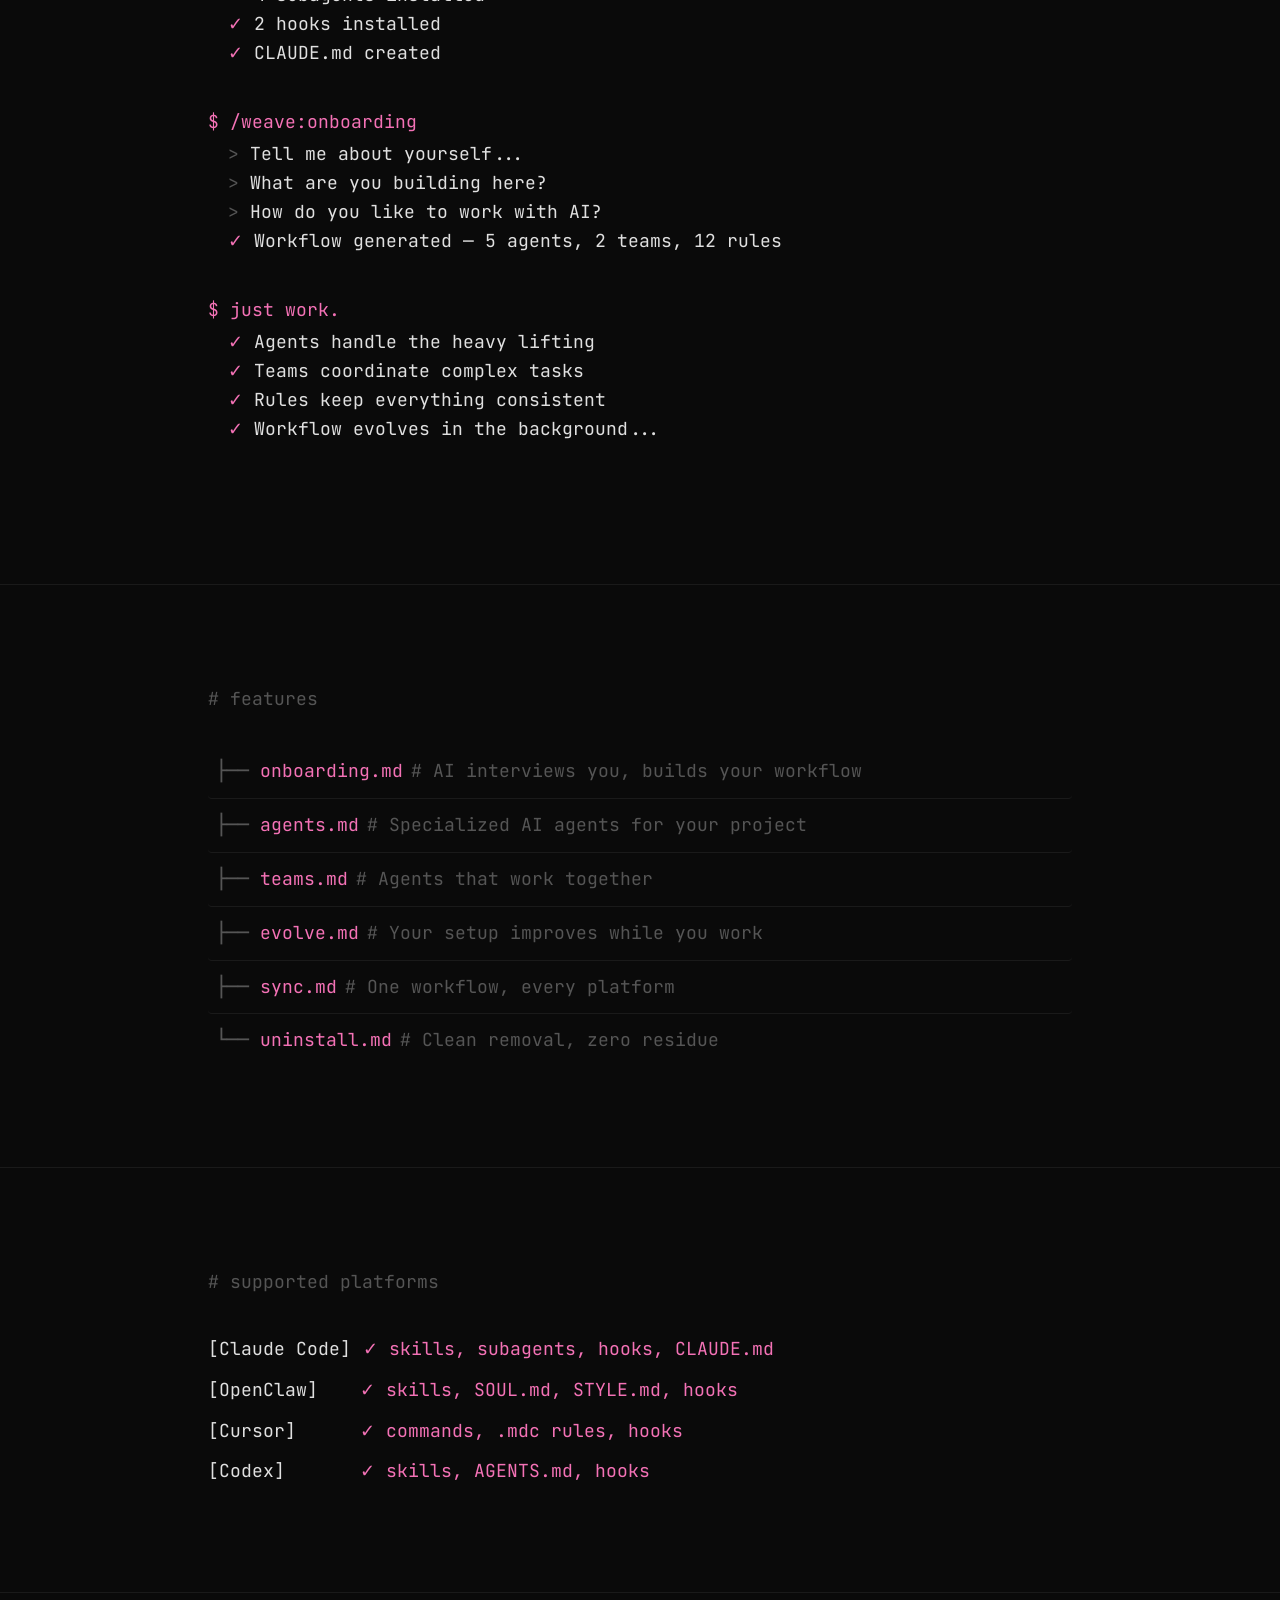
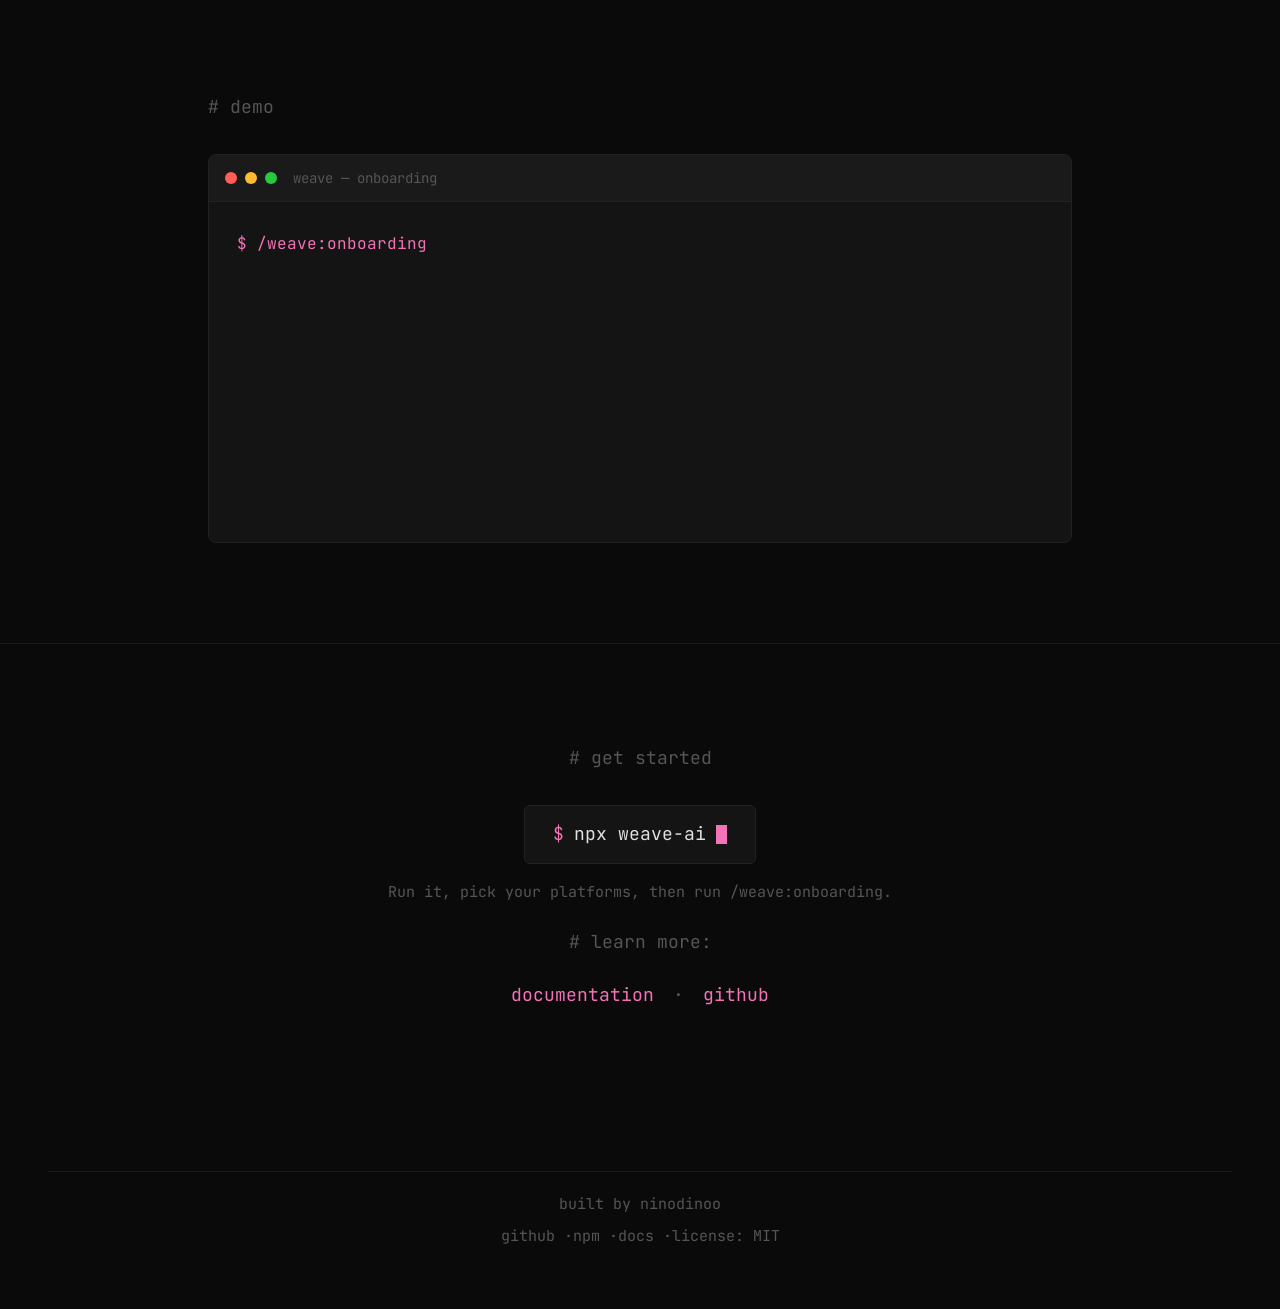
==== commit f215d27b: "fix: update footer to ninodinoo with GitHub profile link Co-Authored-By: Claude Opus 4.6 <noreply@an" ====
--- a/src/index.html
+++ b/src/index.html
@@ -205,7 +205,7 @@
   <!-- Footer -->
   <footer class="footer">
     <div class="divider">---</div>
-    <p style="margin-top: 20px;">built by nino</p>
+    <p style="margin-top: 20px;">built by <a href="https://github.com/ninodinoo" target="_blank" rel="noopener">ninodinoo</a></p>
     <div class="footer-links">
       <a href="https://github.com/ninodinoo/weave" target="_blank" rel="noopener">github</a>
       <a href="https://www.npmjs.com/package/weave-ai" target="_blank" rel="noopener">npm</a>
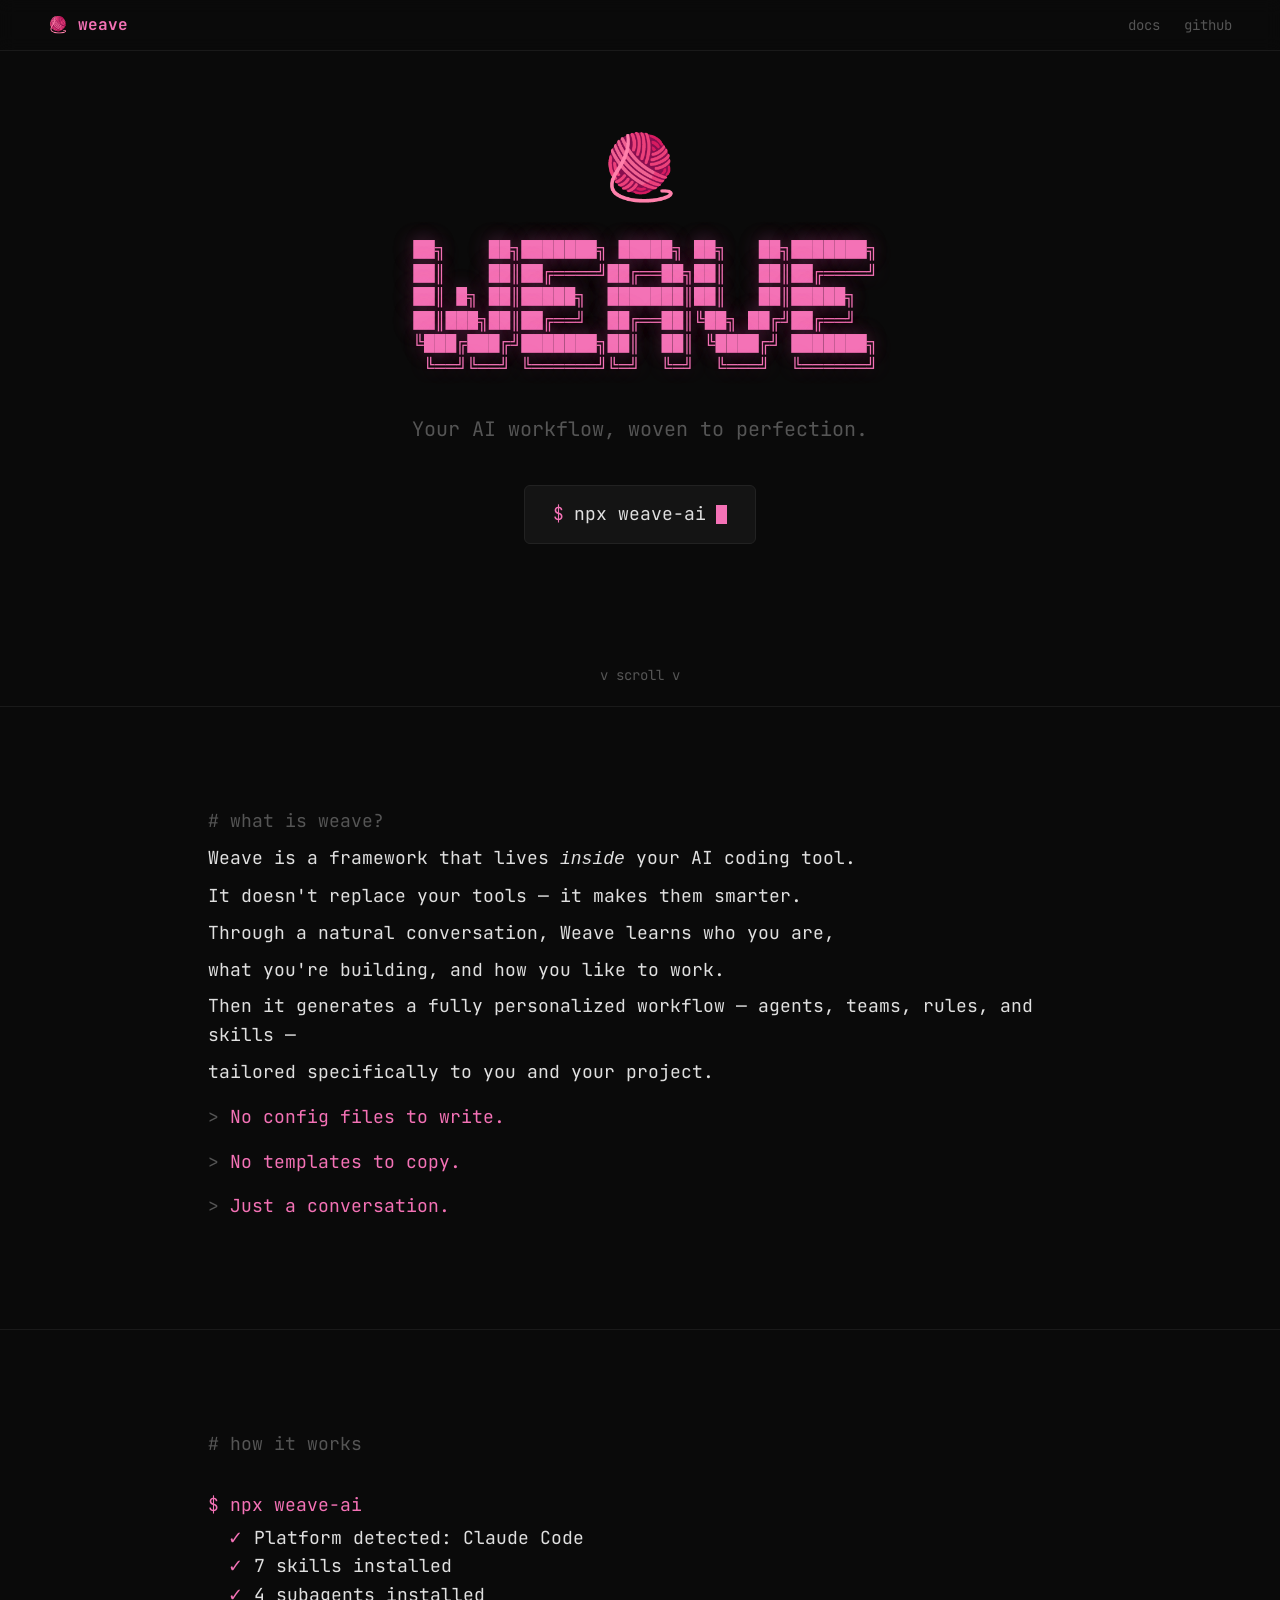
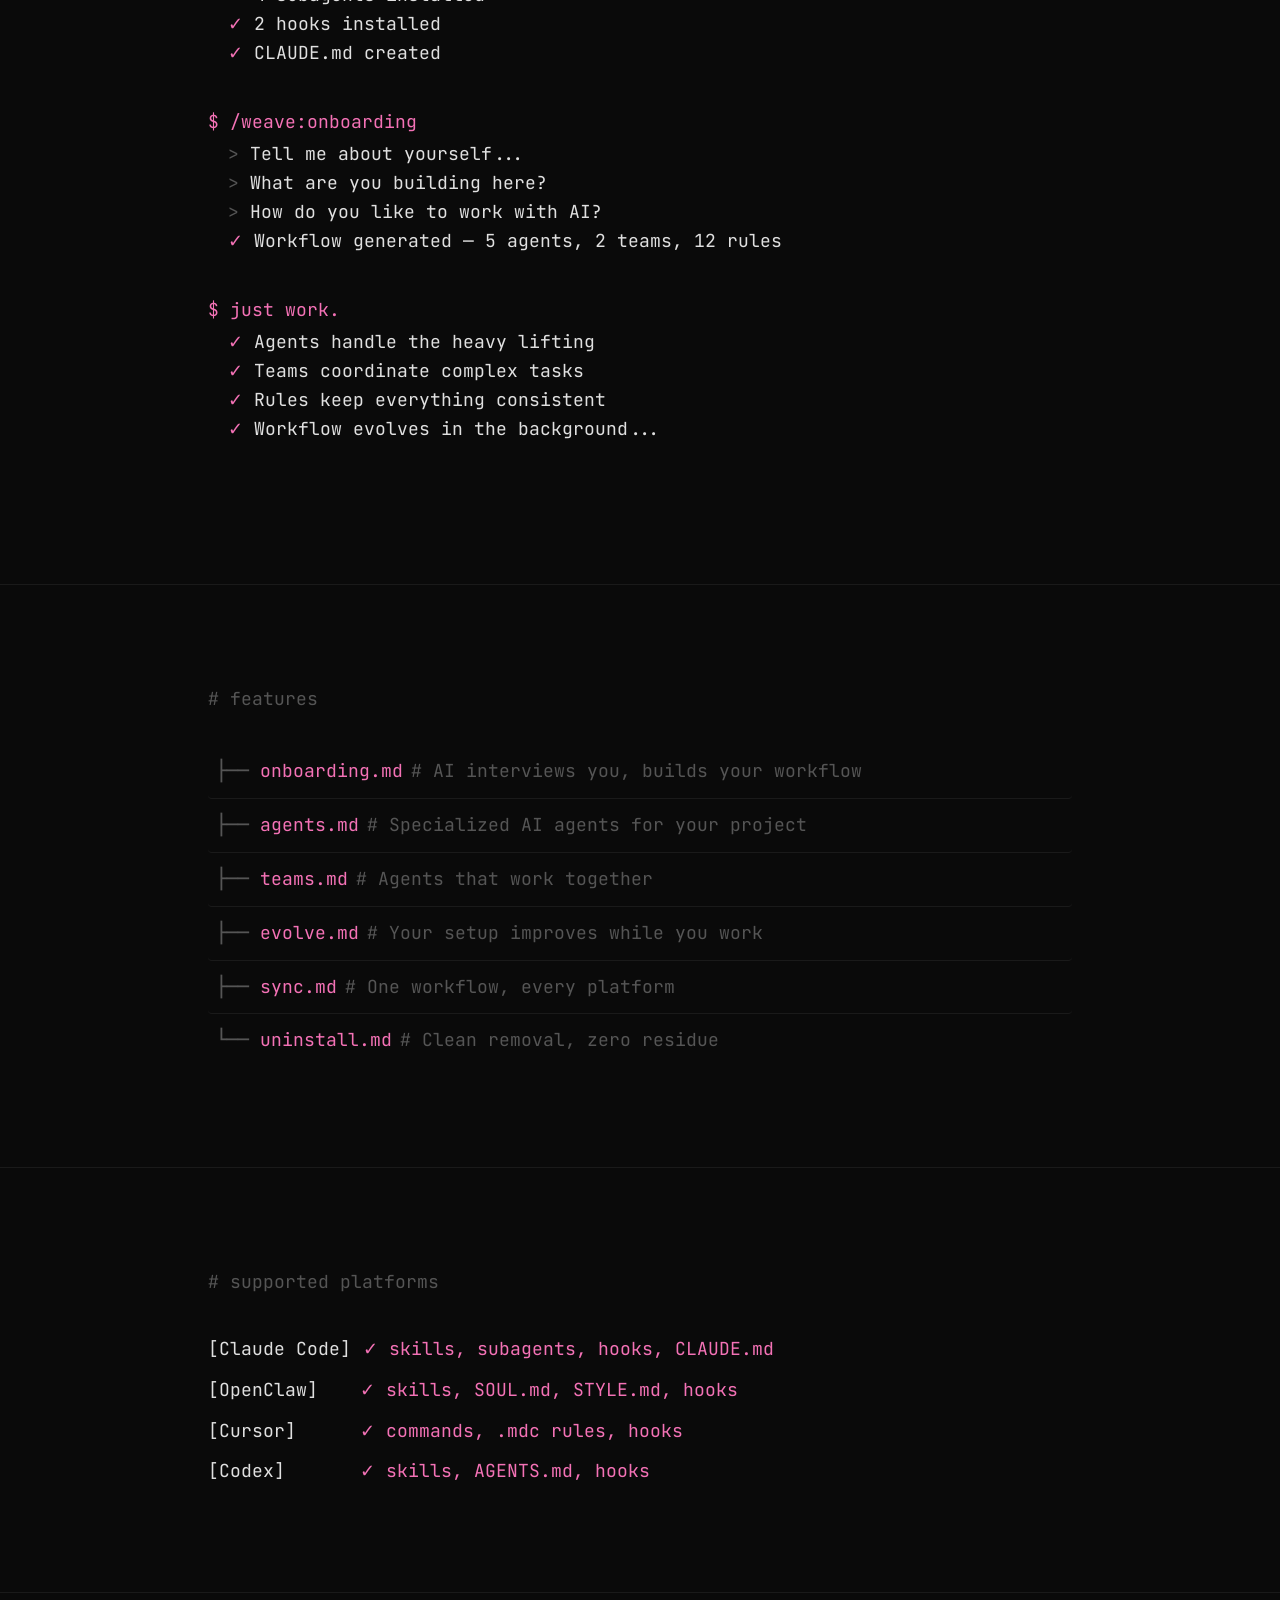
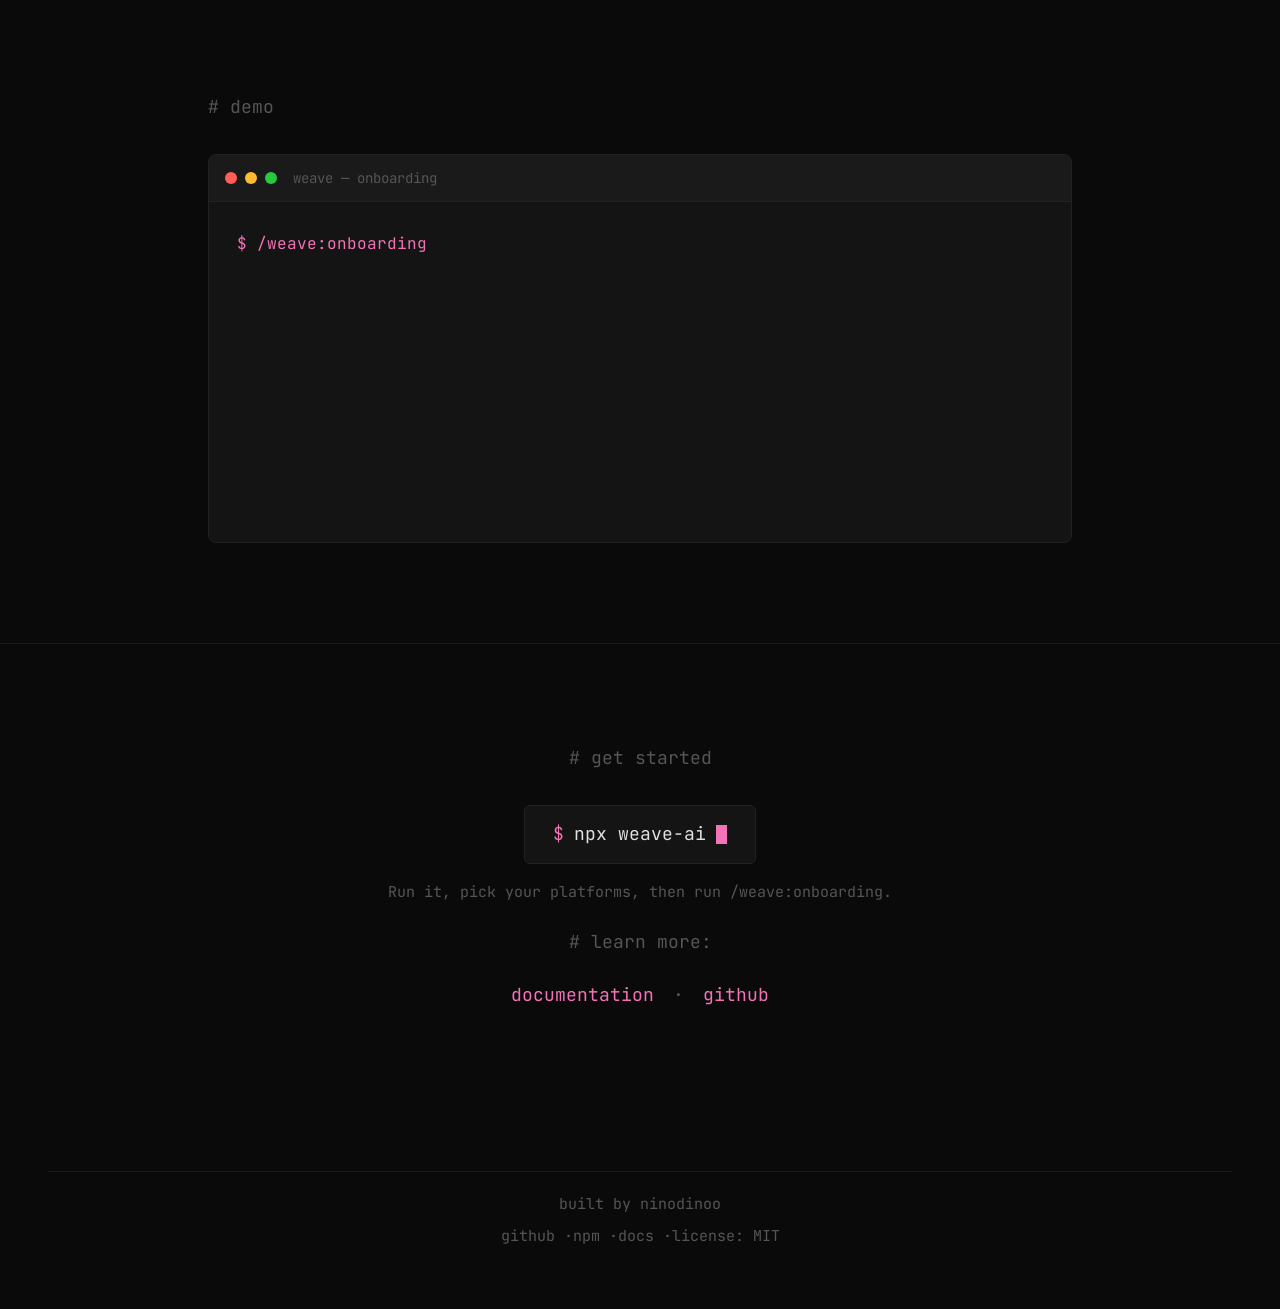
==== commit 15d0f916: "fix: simplify nav to only docs and github links Co-Authored-By: Claude Opus 4.6 <noreply@anthropic.c" ====
--- a/src/index.html
+++ b/src/index.html
@@ -23,9 +23,6 @@
   <nav class="nav">
     <a href="/" class="nav-logo">🧶 weave</a>
     <div class="nav-links">
-      <a href="#features">features</a>
-      <a href="#platforms">platforms</a>
-      <a href="#demo">demo</a>
       <a href="docs.html">docs</a>
       <a href="https://github.com/ninodinoo/weave" target="_blank" rel="noopener">github</a>
     </div>
